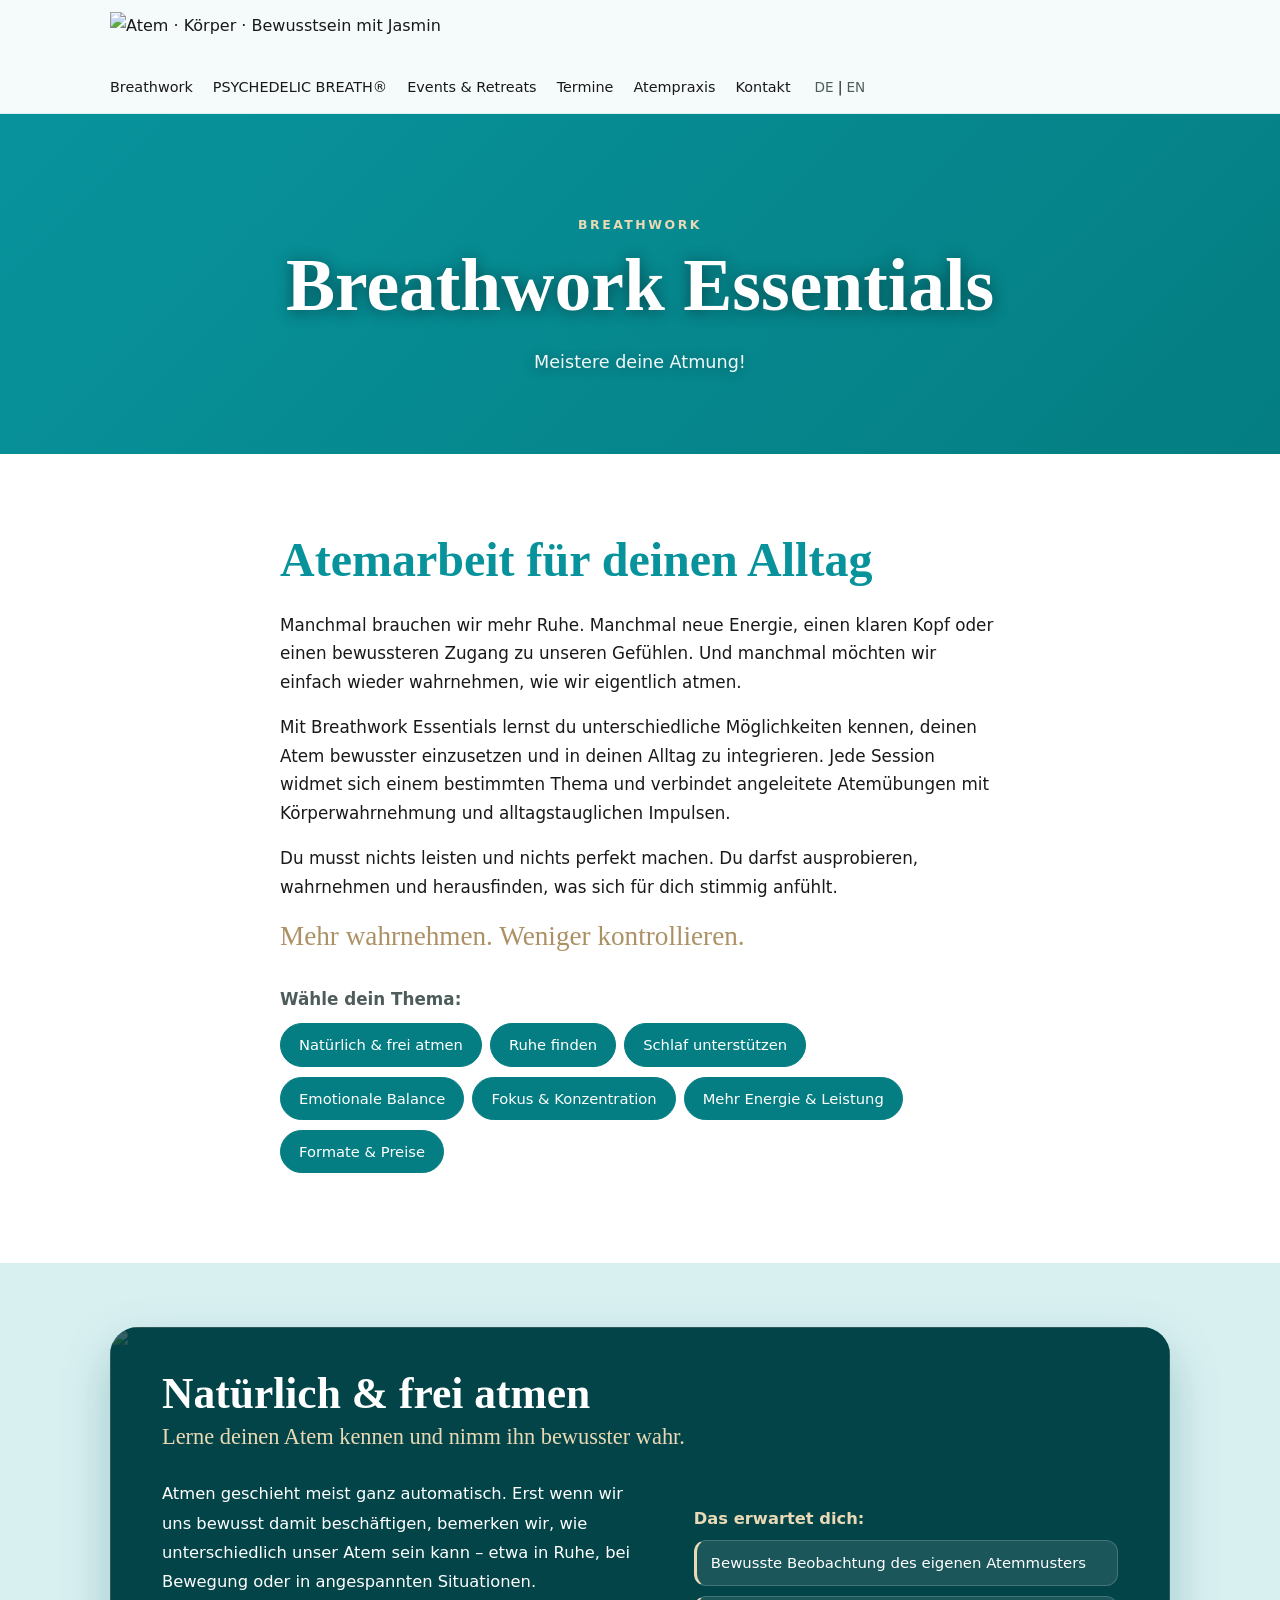
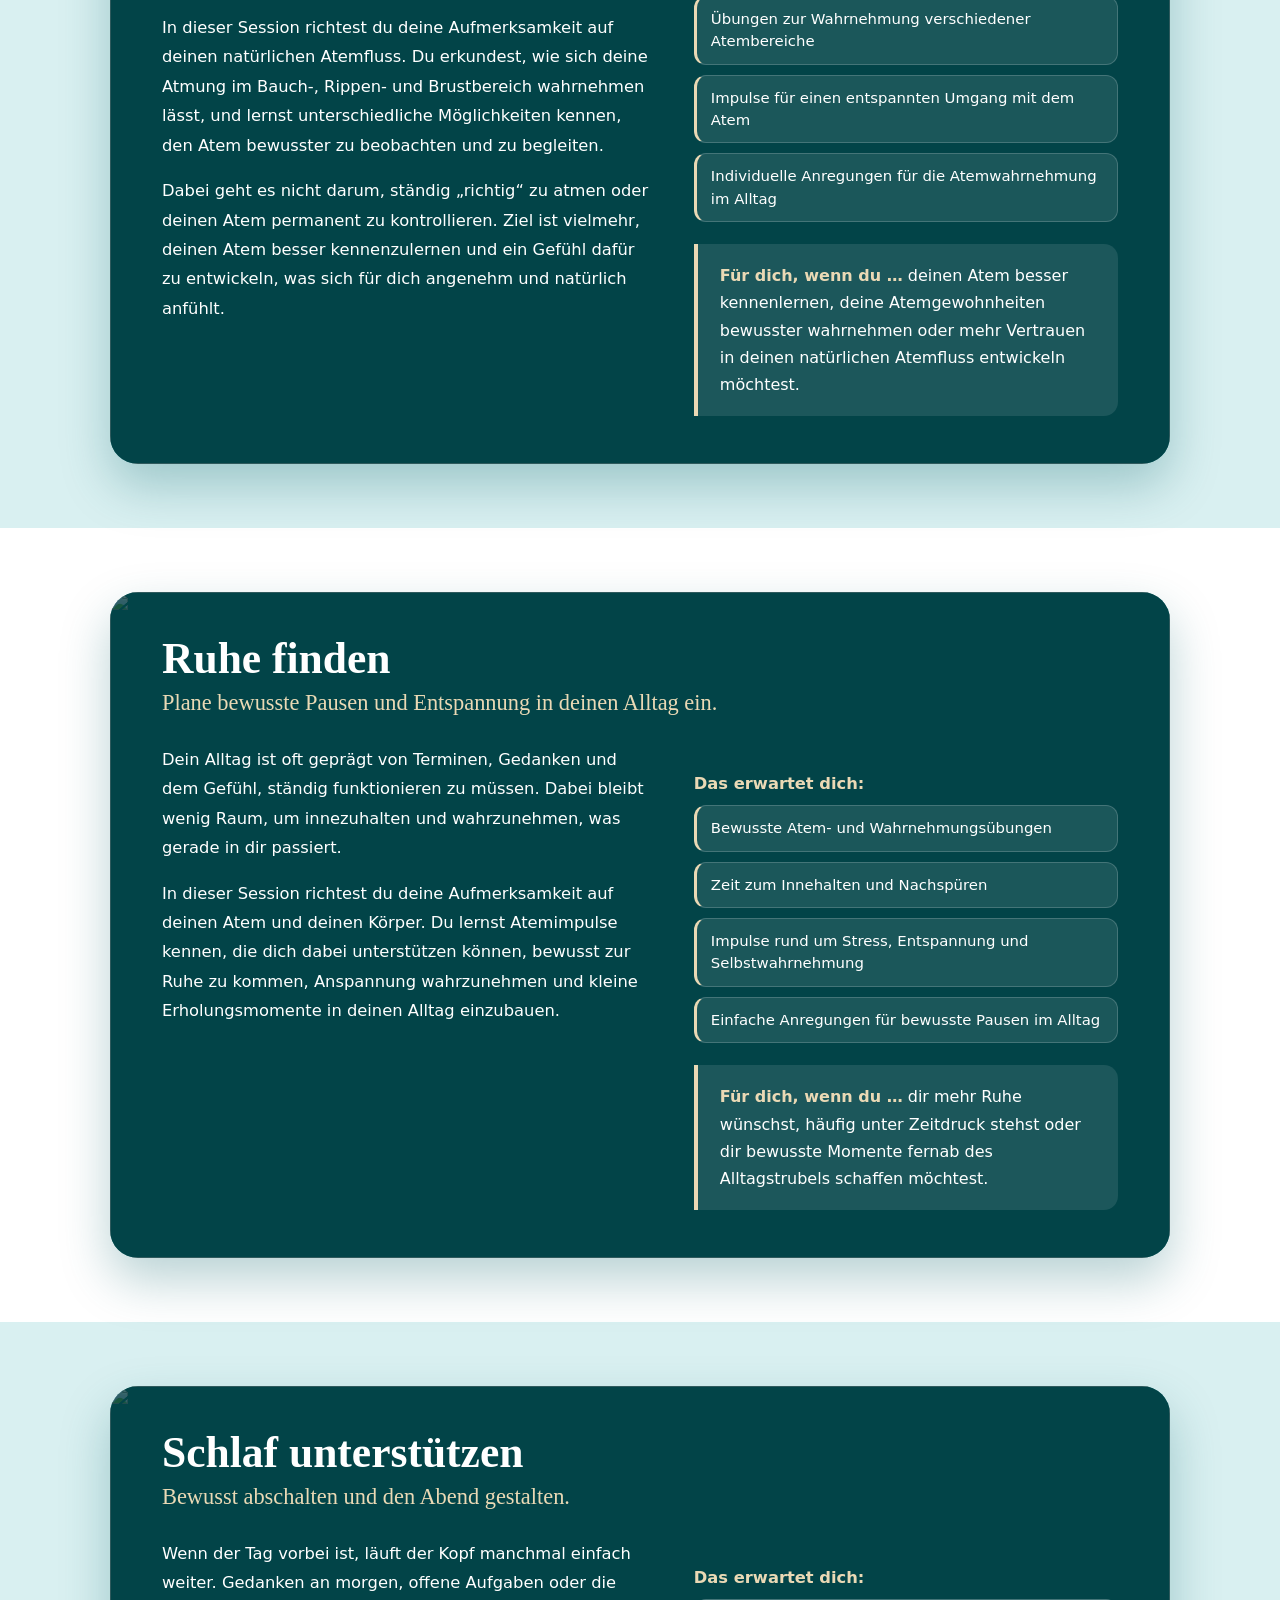
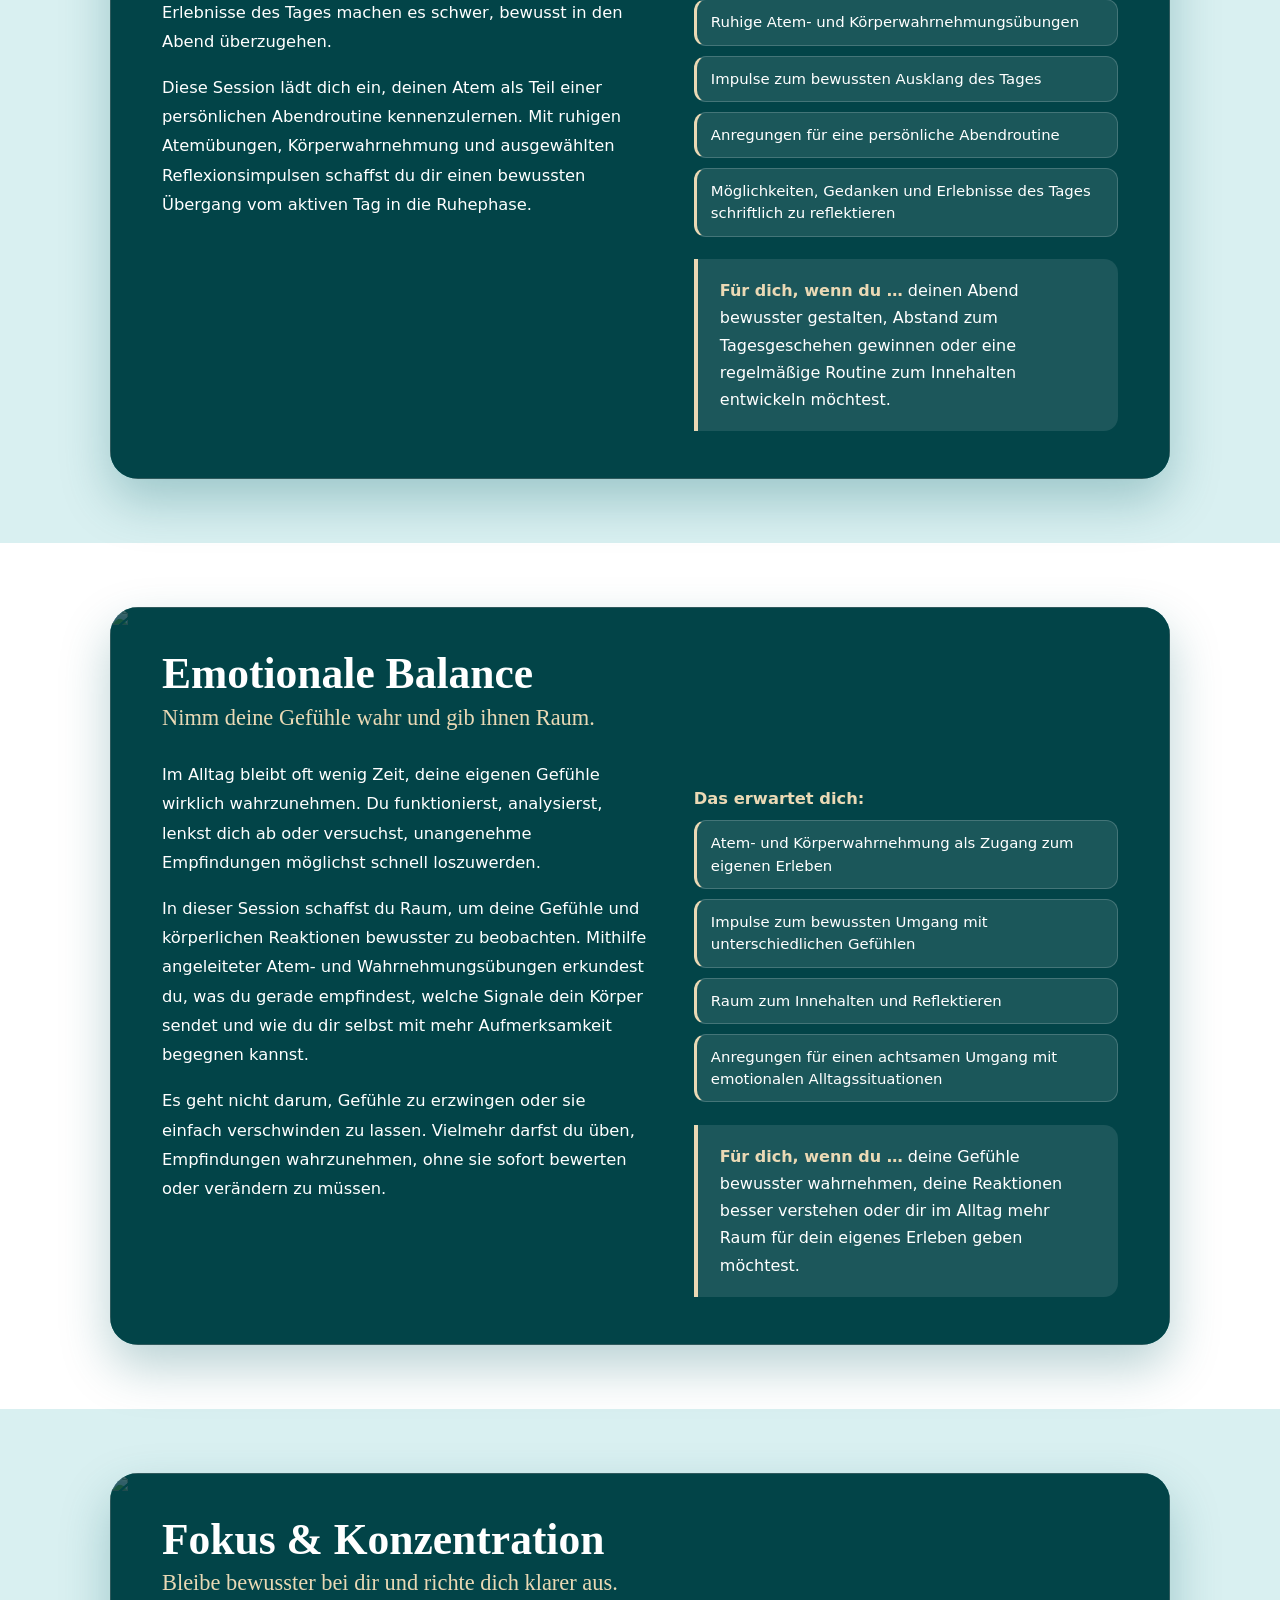
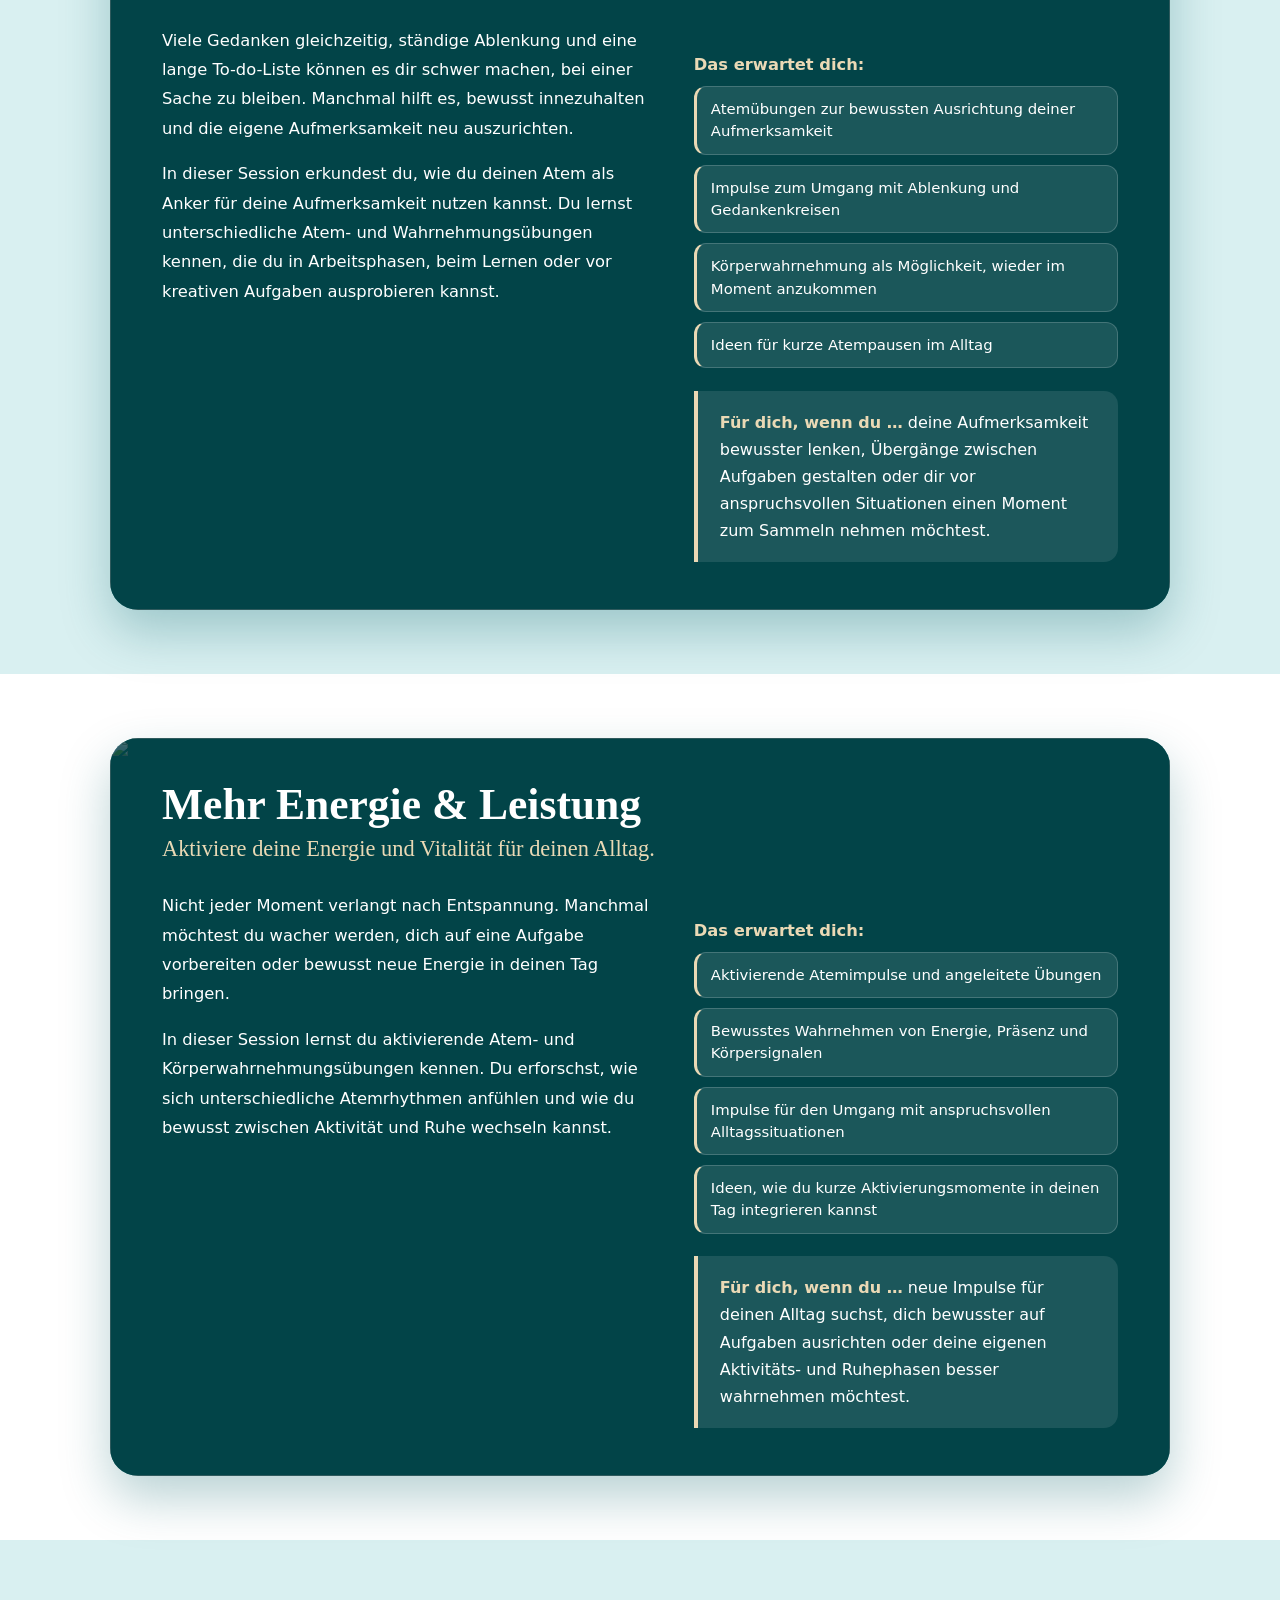
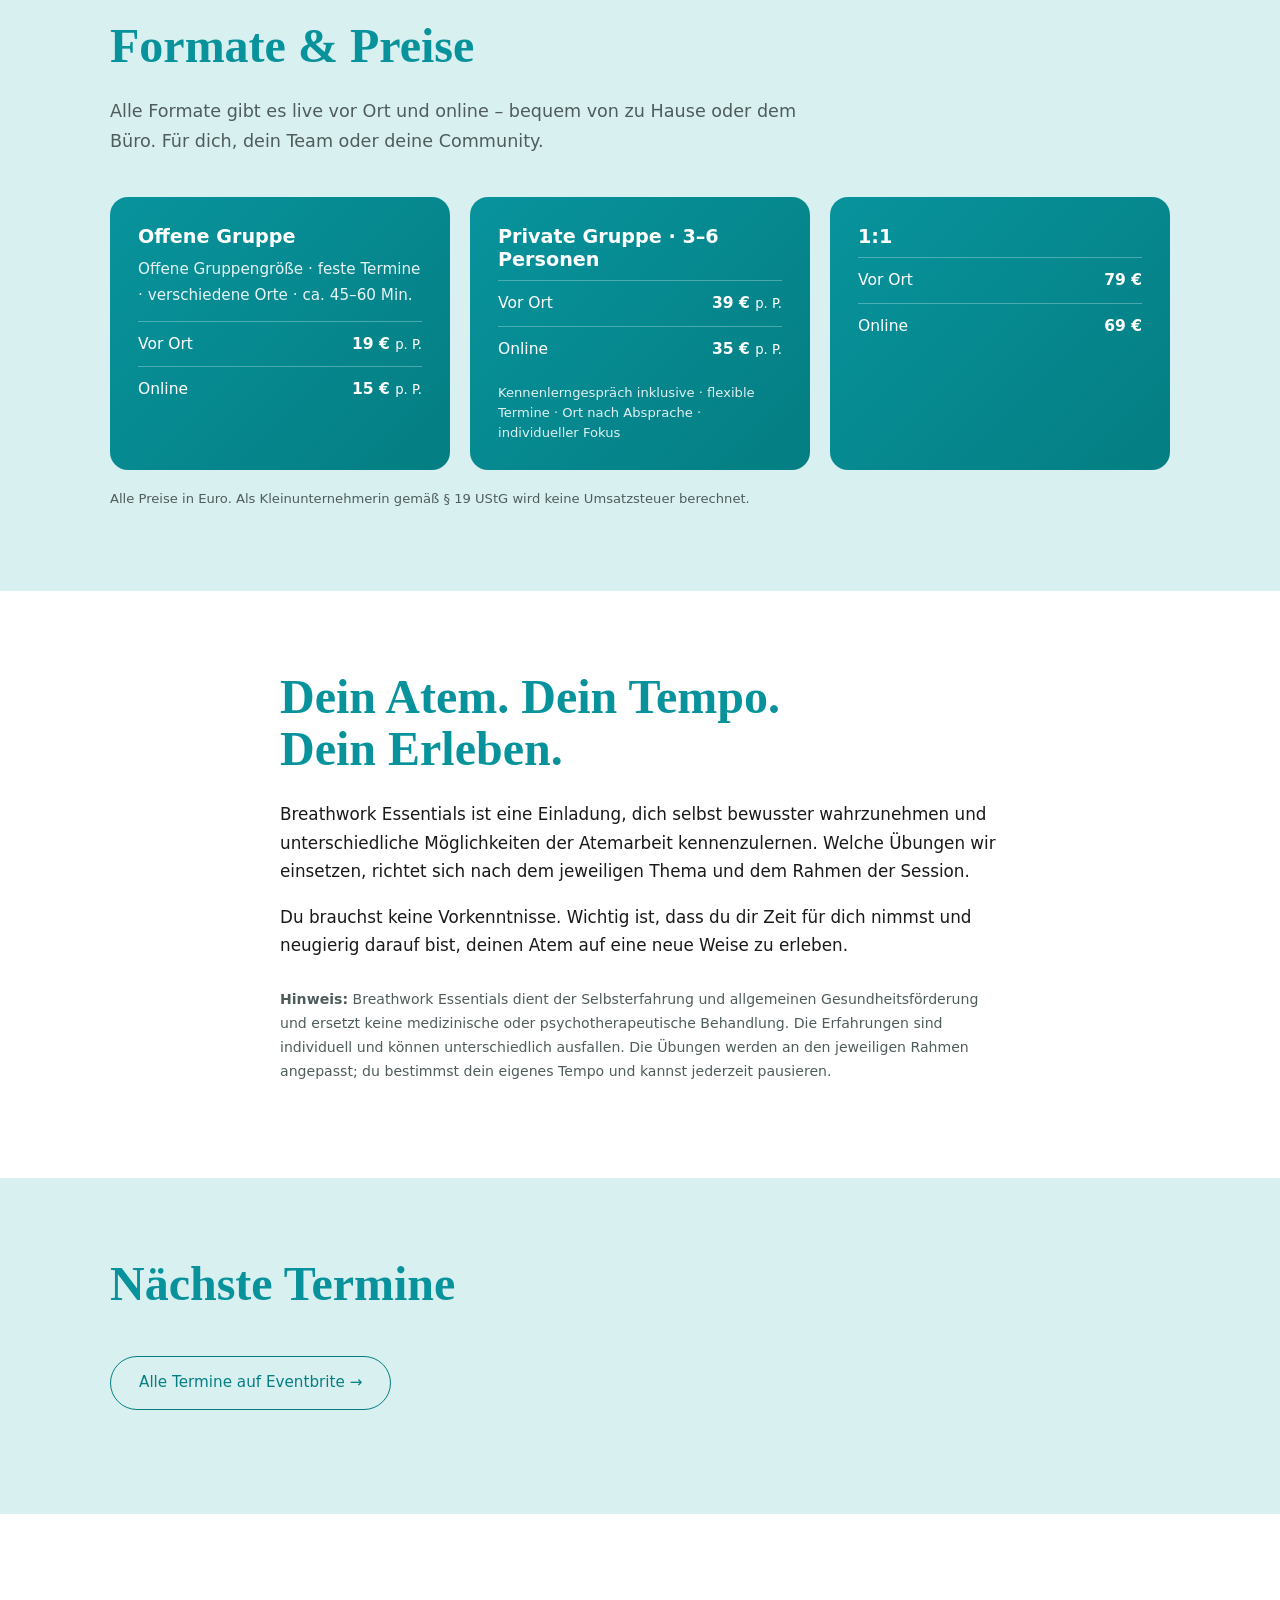
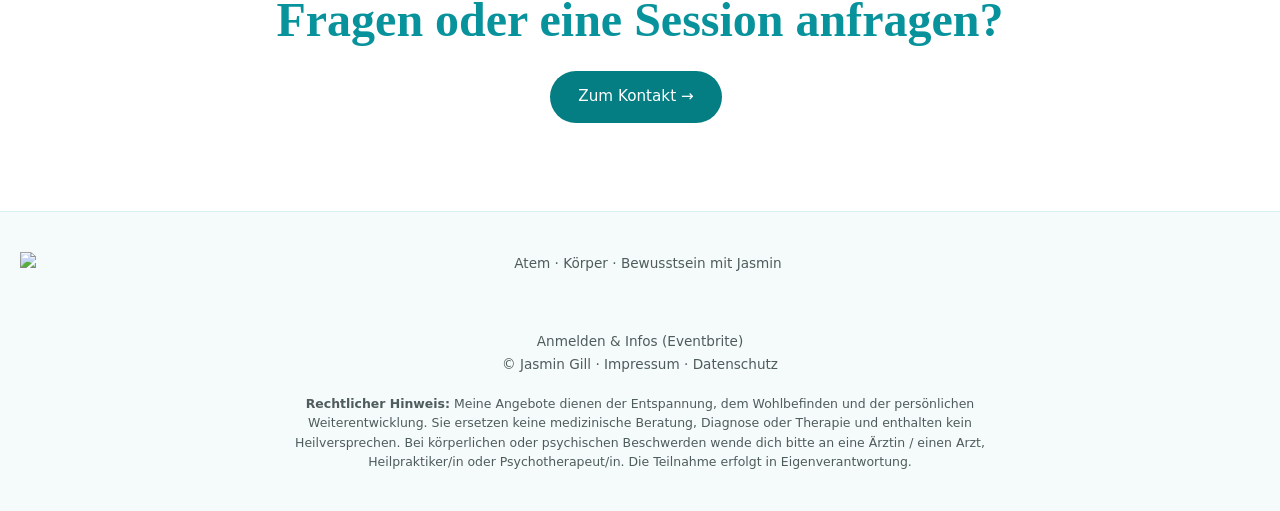
==== breathwork-essentials.html @ 94a6d07e "Add files via upload" ====
<!DOCTYPE html>
<html lang="de">
<head>
<meta charset="utf-8">
<meta name="viewport" content="width=device-width, initial-scale=1, viewport-fit=cover">
<meta name="theme-color" content="#F5FAFA" media="(prefers-color-scheme: light)">
<meta name="theme-color" content="#035f63" media="(prefers-color-scheme: dark)">
<title>Breathwork Essentials · Jasmin Gill</title>
<link rel="stylesheet" href="style.css">
</head>
<body>
<header><nav>
  <a href="index.html"><img class="logo-img" src="images/logo.svg" alt="Atem · Körper · Bewusstsein mit Jasmin"></a>
  <ul>
    <li><a href="breathwork-essentials.html" data-i="n1">Breathwork</a></li>
    <li><a href="psychedelic-breath.html">PSYCHEDELIC BREATH®</a></li>
    <li><a href="index.html#events" data-i="n3">Events & Retreats</a></li>
    <li><a href="index.html#termine" data-i="n6">Termine</a></li>
    <li><a href="index.html#atempraxis" data-i="n4">Atempraxis</a></li>
    <li><a href="index.html#kontakt" data-i="n5">Kontakt</a></li>
    <li class="langs"><button data-l="de">DE</button>|<button data-l="en">EN</button></li>
  </ul>
</nav></header>

<div class="pagehead plain">
  <div class="eyebrow">Breathwork</div>
  <h1>Breathwork Essentials</h1>
  <p data-i="zh">Meistere deine Atmung!</p>
</div>

<div class="white"><section class="prose">
  <h2 data-i="zi0">Atemarbeit für deinen Alltag</h2>
  <p data-i="zi1">Manchmal brauchen wir mehr Ruhe. Manchmal neue Energie, einen klaren Kopf oder einen bewussteren Zugang zu unseren Gefühlen. Und manchmal möchten wir einfach wieder wahrnehmen, wie wir eigentlich atmen.</p>
  <p data-i="zi2">Mit Breathwork Essentials lernst du unterschiedliche Möglichkeiten kennen, deinen Atem bewusster einzusetzen und in deinen Alltag zu integrieren. Jede Session widmet sich einem bestimmten Thema und verbindet angeleitete Atemübungen mit Körperwahrnehmung und alltagstauglichen Impulsen.</p>
  <p data-i="zi3">Du musst nichts leisten und nichts perfekt machen. Du darfst ausprobieren, wahrnehmen und herausfinden, was sich für dich stimmig anfühlt.</p>
  <p class="quote" data-i="zq">Mehr wahrnehmen. Weniger kontrollieren.</p>
  <p class="chiplabel" data-i="zth">Wähle dein Thema:</p>
  <div class="chips dark"><a href="#natuerlich" data-i="z1t">Natürlich &amp; frei atmen</a><a href="#ruhe" data-i="z2t">Ruhe finden</a><a href="#schlaf" data-i="z3t">Schlaf unterstützen</a><a href="#emotional" data-i="z4t">Emotionale Balance</a><a href="#fokus" data-i="z5t">Fokus &amp; Konzentration</a><a href="#energie" data-i="z6t">Mehr Energie &amp; Leistung</a><a href="#preise" data-i="zp0">Formate &amp; Preise</a></div>
</section></div>

<div class="band es-sec" id="natuerlich"><section class="es"><div class="es-media">
    <img src="images/essentials/natuerlich.webp" alt="" loading="lazy" decoding="async" width="1000" height="1250" style="--op:50% 45%">
    <div class="es-cap">
      <h2 data-i="z1t">Natürlich &amp; frei atmen</h2>
      <p class="es-sub" data-i="z1s">Lerne deinen Atem kennen und nimm ihn bewusster wahr.</p>
    </div>
    <div class="es-body">
    <div class="es-text">
    <p data-i="z1p1">Atmen geschieht meist ganz automatisch. Erst wenn wir uns bewusst damit beschäftigen, bemerken wir, wie unterschiedlich unser Atem sein kann – etwa in Ruhe, bei Bewegung oder in angespannten Situationen.</p>
    <p data-i="z1p2">In dieser Session richtest du deine Aufmerksamkeit auf deinen natürlichen Atemfluss. Du erkundest, wie sich deine Atmung im Bauch-, Rippen- und Brustbereich wahrnehmen lässt, und lernst unterschiedliche Möglichkeiten kennen, den Atem bewusster zu beobachten und zu begleiten.</p>
    <p data-i="z1p3">Dabei geht es nicht darum, ständig „richtig“ zu atmen oder deinen Atem permanent zu kontrollieren. Ziel ist vielmehr, deinen Atem besser kennenzulernen und ein Gefühl dafür zu entwickeln, was sich für dich angenehm und natürlich anfühlt.</p>
    </div>
    <div class="es-side">
    <p class="minilabel" data-i="zde">Das erwartet dich:</p>
    <ul class="es-list">
      <li data-i="z1l1">Bewusste Beobachtung des eigenen Atemmusters</li>
      <li data-i="z1l2">Übungen zur Wahrnehmung verschiedener Atembereiche</li>
      <li data-i="z1l3">Impulse für einen entspannten Umgang mit dem Atem</li>
      <li data-i="z1l4">Individuelle Anregungen für die Atemwahrnehmung im Alltag</li>
    </ul>
    <div class="fordich"><strong data-i="zfl">Für dich, wenn du …</strong> <span data-i="z1f">deinen Atem besser kennenlernen, deine Atemgewohnheiten bewusster wahrnehmen oder mehr Vertrauen in deinen natürlichen Atemfluss entwickeln möchtest.</span></div>
    </div>
    </div>
  </div>
</section></div>

<div class="white es-sec" id="ruhe"><section class="es"><div class="es-media">
    <img src="images/essentials/ruhe.webp" alt="" loading="lazy" decoding="async" width="1000" height="1250" style="--op:50% 25%">
    <div class="es-cap">
      <h2 data-i="z2t">Ruhe finden</h2>
      <p class="es-sub" data-i="z2s">Plane bewusste Pausen und Entspannung in deinen Alltag ein.</p>
    </div>
    <div class="es-body">
    <div class="es-text">
    <p data-i="z2p1">Dein Alltag ist oft geprägt von Terminen, Gedanken und dem Gefühl, ständig funktionieren zu müssen. Dabei bleibt wenig Raum, um innezuhalten und wahrzunehmen, was gerade in dir passiert.</p>
    <p data-i="z2p2">In dieser Session richtest du deine Aufmerksamkeit auf deinen Atem und deinen Körper. Du lernst Atemimpulse kennen, die dich dabei unterstützen können, bewusst zur Ruhe zu kommen, Anspannung wahrzunehmen und kleine Erholungsmomente in deinen Alltag einzubauen.</p>
    </div>
    <div class="es-side">
    <p class="minilabel" data-i="zde">Das erwartet dich:</p>
    <ul class="es-list">
      <li data-i="z2l1">Bewusste Atem- und Wahrnehmungsübungen</li>
      <li data-i="z2l2">Zeit zum Innehalten und Nachspüren</li>
      <li data-i="z2l3">Impulse rund um Stress, Entspannung und Selbstwahrnehmung</li>
      <li data-i="z2l4">Einfache Anregungen für bewusste Pausen im Alltag</li>
    </ul>
    <div class="fordich"><strong data-i="zfl">Für dich, wenn du …</strong> <span data-i="z2f">dir mehr Ruhe wünschst, häufig unter Zeitdruck stehst oder dir bewusste Momente fernab des Alltagstrubels schaffen möchtest.</span></div>
    </div>
    </div>
  </div>
</section></div>

<div class="band es-sec" id="schlaf"><section class="es"><div class="es-media">
    <img src="images/essentials/schlaf.webp" alt="" loading="lazy" decoding="async" width="1000" height="1250" style="--op:50% 50%">
    <div class="es-cap">
      <h2 data-i="z3t">Schlaf unterstützen</h2>
      <p class="es-sub" data-i="z3s">Bewusst abschalten und den Abend gestalten.</p>
    </div>
    <div class="es-body">
    <div class="es-text">
    <p data-i="z3p1">Wenn der Tag vorbei ist, läuft der Kopf manchmal einfach weiter. Gedanken an morgen, offene Aufgaben oder die Erlebnisse des Tages machen es schwer, bewusst in den Abend überzugehen.</p>
    <p data-i="z3p2">Diese Session lädt dich ein, deinen Atem als Teil einer persönlichen Abendroutine kennenzulernen. Mit ruhigen Atemübungen, Körperwahrnehmung und ausgewählten Reflexionsimpulsen schaffst du dir einen bewussten Übergang vom aktiven Tag in die Ruhephase.</p>
    </div>
    <div class="es-side">
    <p class="minilabel" data-i="zde">Das erwartet dich:</p>
    <ul class="es-list">
      <li data-i="z3l1">Ruhige Atem- und Körperwahrnehmungsübungen</li>
      <li data-i="z3l2">Impulse zum bewussten Ausklang des Tages</li>
      <li data-i="z3l3">Anregungen für eine persönliche Abendroutine</li>
      <li data-i="z3l4">Möglichkeiten, Gedanken und Erlebnisse des Tages schriftlich zu reflektieren</li>
    </ul>
    <div class="fordich"><strong data-i="zfl">Für dich, wenn du …</strong> <span data-i="z3f">deinen Abend bewusster gestalten, Abstand zum Tagesgeschehen gewinnen oder eine regelmäßige Routine zum Innehalten entwickeln möchtest.</span></div>
    </div>
    </div>
  </div>
</section></div>

<div class="white es-sec" id="emotional"><section class="es"><div class="es-media">
    <img src="images/essentials/emotional.webp" alt="" loading="lazy" decoding="async" width="1000" height="1250" style="--op:50% 88%">
    <div class="es-cap">
      <h2 data-i="z4t">Emotionale Balance</h2>
      <p class="es-sub" data-i="z4s">Nimm deine Gefühle wahr und gib ihnen Raum.</p>
    </div>
    <div class="es-body">
    <div class="es-text">
    <p data-i="z4p1">Im Alltag bleibt oft wenig Zeit, deine eigenen Gefühle wirklich wahrzunehmen. Du funktionierst, analysierst, lenkst dich ab oder versuchst, unangenehme Empfindungen möglichst schnell loszuwerden.</p>
    <p data-i="z4p2">In dieser Session schaffst du Raum, um deine Gefühle und körperlichen Reaktionen bewusster zu beobachten. Mithilfe angeleiteter Atem- und Wahrnehmungsübungen erkundest du, was du gerade empfindest, welche Signale dein Körper sendet und wie du dir selbst mit mehr Aufmerksamkeit begegnen kannst.</p>
    <p data-i="z4p3">Es geht nicht darum, Gefühle zu erzwingen oder sie einfach verschwinden zu lassen. Vielmehr darfst du üben, Empfindungen wahrzunehmen, ohne sie sofort bewerten oder verändern zu müssen.</p>
    </div>
    <div class="es-side">
    <p class="minilabel" data-i="zde">Das erwartet dich:</p>
    <ul class="es-list">
      <li data-i="z4l1">Atem- und Körperwahrnehmung als Zugang zum eigenen Erleben</li>
      <li data-i="z4l2">Impulse zum bewussten Umgang mit unterschiedlichen Gefühlen</li>
      <li data-i="z4l3">Raum zum Innehalten und Reflektieren</li>
      <li data-i="z4l4">Anregungen für einen achtsamen Umgang mit emotionalen Alltagssituationen</li>
    </ul>
    <div class="fordich"><strong data-i="zfl">Für dich, wenn du …</strong> <span data-i="z4f">deine Gefühle bewusster wahrnehmen, deine Reaktionen besser verstehen oder dir im Alltag mehr Raum für dein eigenes Erleben geben möchtest.</span></div>
    </div>
    </div>
  </div>
</section></div>

<div class="band es-sec" id="fokus"><section class="es"><div class="es-media">
    <img src="images/essentials/fokus.webp" alt="" loading="lazy" decoding="async" width="1000" height="1250" style="--op:50% 50%">
    <div class="es-cap">
      <h2 data-i="z5t">Fokus &amp; Konzentration</h2>
      <p class="es-sub" data-i="z5s">Bleibe bewusster bei dir und richte dich klarer aus.</p>
    </div>
    <div class="es-body">
    <div class="es-text">
    <p data-i="z5p1">Viele Gedanken gleichzeitig, ständige Ablenkung und eine lange To-do-Liste können es dir schwer machen, bei einer Sache zu bleiben. Manchmal hilft es, bewusst innezuhalten und die eigene Aufmerksamkeit neu auszurichten.</p>
    <p data-i="z5p2">In dieser Session erkundest du, wie du deinen Atem als Anker für deine Aufmerksamkeit nutzen kannst. Du lernst unterschiedliche Atem- und Wahrnehmungsübungen kennen, die du in Arbeitsphasen, beim Lernen oder vor kreativen Aufgaben ausprobieren kannst.</p>
    </div>
    <div class="es-side">
    <p class="minilabel" data-i="zde">Das erwartet dich:</p>
    <ul class="es-list">
      <li data-i="z5l1">Atemübungen zur bewussten Ausrichtung deiner Aufmerksamkeit</li>
      <li data-i="z5l2">Impulse zum Umgang mit Ablenkung und Gedankenkreisen</li>
      <li data-i="z5l3">Körperwahrnehmung als Möglichkeit, wieder im Moment anzukommen</li>
      <li data-i="z5l4">Ideen für kurze Atempausen im Alltag</li>
    </ul>
    <div class="fordich"><strong data-i="zfl">Für dich, wenn du …</strong> <span data-i="z5f">deine Aufmerksamkeit bewusster lenken, Übergänge zwischen Aufgaben gestalten oder dir vor anspruchsvollen Situationen einen Moment zum Sammeln nehmen möchtest.</span></div>
    </div>
    </div>
  </div>
</section></div>

<div class="white es-sec" id="energie"><section class="es"><div class="es-media">
    <img src="images/essentials/energie.webp" alt="" loading="lazy" decoding="async" width="1000" height="1250" style="--op:50% 20%">
    <div class="es-cap">
      <h2 data-i="z6t">Mehr Energie &amp; Leistung</h2>
      <p class="es-sub" data-i="z6s">Aktiviere deine Energie und Vitalität für deinen Alltag.</p>
    </div>
    <div class="es-body">
    <div class="es-text">
    <p data-i="z6p1">Nicht jeder Moment verlangt nach Entspannung. Manchmal möchtest du wacher werden, dich auf eine Aufgabe vorbereiten oder bewusst neue Energie in deinen Tag bringen.</p>
    <p data-i="z6p2">In dieser Session lernst du aktivierende Atem- und Körperwahrnehmungsübungen kennen. Du erforschst, wie sich unterschiedliche Atemrhythmen anfühlen und wie du bewusst zwischen Aktivität und Ruhe wechseln kannst.</p>
    </div>
    <div class="es-side">
    <p class="minilabel" data-i="zde">Das erwartet dich:</p>
    <ul class="es-list">
      <li data-i="z6l1">Aktivierende Atemimpulse und angeleitete Übungen</li>
      <li data-i="z6l2">Bewusstes Wahrnehmen von Energie, Präsenz und Körpersignalen</li>
      <li data-i="z6l3">Impulse für den Umgang mit anspruchsvollen Alltagssituationen</li>
      <li data-i="z6l4">Ideen, wie du kurze Aktivierungsmomente in deinen Tag integrieren kannst</li>
    </ul>
    <div class="fordich"><strong data-i="zfl">Für dich, wenn du …</strong> <span data-i="z6f">neue Impulse für deinen Alltag suchst, dich bewusster auf Aufgaben ausrichten oder deine eigenen Aktivitäts- und Ruhephasen besser wahrnehmen möchtest.</span></div>
    </div>
    </div>
  </div>
</section></div>


<div class="band" id="preise"><section>
  <h2 data-i="zp0">Formate &amp; Preise</h2>
  <p class="lead" data-i="zp1">Alle Formate gibt es live vor Ort und online – bequem von zu Hause oder dem Büro. Für dich, dein Team oder deine Community.</p>
  <div class="grid">
    <div class="card"><h3 data-i="gt1">Offene Gruppe</h3><p class="pd" data-i="zp2">Offene Gruppengröße · feste Termine · verschiedene Orte · ca. 45–60 Min.</p><div class="pr"><span data-i="pl">Vor Ort</span><b>19 € <span data-i="pp">p. P.</span></b></div><div class="pr"><span data-i="po">Online</span><b>15 € <span data-i="pp">p. P.</span></b></div></div>
    <div class="card"><h3 data-i="gt2">Private Gruppe · 3–6 Personen</h3><div class="pr"><span data-i="pl">Vor Ort</span><b>39 € <span data-i="pp">p. P.</span></b></div><div class="pr"><span data-i="po">Online</span><b>35 € <span data-i="pp">p. P.</span></b></div><small class="det" data-i="g2d">Kennenlerngespräch inklusive · flexible Termine · Ort nach Absprache · individueller Fokus</small></div>
    <div class="card"><h3 data-i="gt3">1:1</h3><div class="pr"><span data-i="pl">Vor Ort</span><b>79 €</b></div><div class="pr"><span data-i="po">Online</span><b>69 €</b></div></div>
  </div>
  <p class="pnote" data-i="pn">Alle Preise in Euro. Als Kleinunternehmerin gemäß § 19 UStG wird keine Umsatzsteuer berechnet.</p>
</section></div>

<div class="white"><section class="prose">
  <h2 data-i="zc0"><span class="nw">Dein Atem. Dein Tempo.</span> <span class="nw">Dein Erleben.</span></h2>
  <p data-i="zc1">Breathwork Essentials ist eine Einladung, dich selbst bewusster wahrzunehmen und unterschiedliche Möglichkeiten der Atemarbeit kennenzulernen. Welche Übungen wir einsetzen, richtet sich nach dem jeweiligen Thema und dem Rahmen der Session.</p>
  <p data-i="zc2">Du brauchst keine Vorkenntnisse. Wichtig ist, dass du dir Zeit für dich nimmst und neugierig darauf bist, deinen Atem auf eine neue Weise zu erleben.</p>
  <p class="hinweis" data-i="zc3"><strong>Hinweis:</strong> Breathwork Essentials dient der Selbsterfahrung und allgemeinen Gesundheitsförderung und ersetzt keine medizinische oder psychotherapeutische Behandlung. Die Erfahrungen sind individuell und können unterschiedlich ausfallen. Die Übungen werden an den jeweiligen Rahmen angepasst; du bestimmst dein eigenes Tempo und kannst jederzeit pausieren.</p>
</section></div>

<div class="band" id="termine"><section>
  <h2 data-i="th">Nächste Termine</h2>
  <div class="termine" id="termine-list" data-filter="bw"></div>
  <p style="margin-top:22px"><a class="btn alt" href="https://jasmingill.eventbrite.com" target="_blank" rel="noopener" data-i="tm">Alle Termine auf Eventbrite →</a></p>
</section></div>

<div class="white"><section style="text-align:center">
  <h2 data-i="zcta">Fragen oder eine Session anfragen?</h2>
  <a class="btn" href="index.html#kontakt" data-i="ctab">Zum Kontakt →</a>
</section></div>

<footer>
  <img class="logo-img" src="images/logo.svg" alt="Atem · Körper · Bewusstsein mit Jasmin">
  <a href="https://jasmingill.eventbrite.com" data-i="f1">Anmelden &amp; Infos (Eventbrite)</a><br>
  © Jasmin Gill · <a href="impressum.html" data-i="fi">Impressum</a> · <a href="datenschutz.html" data-i="fd">Datenschutz</a>
  <p class="disclaimer" data-i="dis"><strong>Rechtlicher Hinweis:</strong> Meine Angebote dienen der Entspannung, dem Wohlbefinden und der persönlichen Weiterentwicklung. Sie ersetzen keine medizinische Beratung, Diagnose oder Therapie und enthalten kein Heilversprechen. Bei körperlichen oder psychischen Beschwerden wende dich bitte an eine Ärztin / einen Arzt, Heilpraktiker/in oder Psychotherapeut/in. Die Teilnahme erfolgt in Eigenverantwortung.</p>
</footer>

<script>
window.EN={
n1:"Breathwork",n3:"Events & Retreats",n4:"Breath practice",n5:"Contact",
h0:"Breath · Body · Awareness",h1:"Out of your head,<br>back into your body.",
h2:"Are you ready for change? For connecting with yourself? For more clarity, inner calm and emotional lightness? With your breath you open a space where change becomes possible. Live &amp; online.",
h3:"Breathe for 9 minutes now",
b1:"Breathwork Essentials",b2:"Master your breathing! Did you know that many people have unlearned how to breathe properly? Foundational breathing techniques for you and your everyday life. Discover the power of your breath. Choose what you need right now.",
c1t:"Natural &amp; free breathing",c1p:"Back to your healthy, natural flow of breath.",
c2t:"Finding calm",c2p:"Find relaxation and bring more calm into your day.",
c3t:"Support your sleep",c3p:"Breathing routines that help you wind down in the evening.",
c4t:"Emotional balance",c4p:"Notice, feel and let go of your emotions.",
c5t:"Focus &amp; concentration",c5p:"A clear mind for you, your work and daily life.",
c6t:"More energy &amp; performance",c6p:"Activating breathwork for more vitality and energy in everyday life.",
p0:"My signature format",
p1:"Hit the reset button. Learn. Experience. Understand. And open a space where change becomes possible – with nothing but the power of your natural breath. Your transformative breath journey with guided, dynamic breathing and breath holds, from ancient Tibetan traditions. Carried by music, inspiring impulses and neuroscientific knowledge.",
p2t:"In-person classes",p2p:"Breathe together, open group, live on site.",p2s:"See dates →",
p3t:"Online classes",p3p:"From home, connected to the group.",p3s:"See dates →",
p4t:"Private sessions",p4p:"Tailored to you, or exclusively for your private small group. Live or online.",p4s:"Enquire →",
e0:"Events & Retreats",e1:"Experience it together",e2:"All formats are available live and online. For you, your team or your community.",
e3:"Your time out. Nature, deep breathing, realignment! A day just for you? Or several?",
e4t:"Companies &amp; corporate events",e4p:"Team days, health days, impulses for leadership.",
e5t:"Festivals &amp; conferences",e5p:"Breath journeys and keynotes for big stages.",
e6p:"Coming soon: deep dives into individual topics.",e6s:"Coming soon",
a0:"Breath practice · Join in",a1:"Your breathing break",a2:"Sit comfortably, close your eyes and breathe along. Duration: about 9 minutes.",
l0:"Later: <strong>For you</strong> – Individuals · Companies · The horse world · Partners",
f1:"Sign up &amp; info (Eventbrite)",f2:"Legal notice · Privacy",
k0b:"Write to me",n6:"Dates",t0:"Dates",t1:"Upcoming events",t2:"Book directly via Eventbrite. For dates without a booking link, please get in touch via the contact form.",
k0:"Contact",k1:"Questions, enquiries or registration? Write to me here.",k4:"Send message",pm:"More about PSYCHEDELIC BREATH® →",
s1:"A natural way to experience special states of body and awareness – with the power of your breath.",q1:"In ancient Greek, “psychedelic” means “making your mind visible” – or “revealing your soul”.",s2:"Your dynamic, intense and transformative breath experience – through the power of your natural breath alone. Experience very special states of body and awareness – without any substances. Gain deep insights into neuroscience. Breathe powerfully and rhythmically. Briefly hold your breath. Let me guide you, be carried by the music and inspired by the impulses.",s3:"The breathing technique works directly on your whole body – you feel it in your nervous system, in your sensations and in your perception.",w0:"Your space of possibilities",w1:"Less fear – finding inner calm and focus",w2:"The release of feel-good hormones such as serotonin and dopamine",w3:"Less analysing, judging and overthinking",w4:"More access to emotions, clarity and intuition",w5:"Letting go of pent-up tension and deeply held emotions",w6:"Inner calm, emotional lightness, a quiet mind, a stronger connection to yourself",ms:"If you want to understand more precisely what happens here – come by my stand afterwards and I’ll explain it to you.",fo:"Experience formats",th:"Upcoming dates",tm:"All dates on Eventbrite →",cta:"Questions, or want to request a private session?",ctab:"Get in touch →",dis:"<strong>Legal notice:</strong> My offers are intended for relaxation, well-being and personal development. They are not a substitute for medical advice, diagnosis or therapy and contain no promise of healing. If you have physical or mental health concerns, please always consult a doctor, alternative practitioner or psychotherapist. Participation is at your own responsibility.",fi:"Legal notice",fd:"Privacy policy",v1t:"Your mind may grow quieter",v1:"Many people experience moments when thoughts, control and the inner critic move into the background and clarity moves to the front. Neuroscience describes such states as “transient hypofrontality”.",v2t:"Space for new perspectives",v2:"Breath and music can shift your brain activity from the everyday, often tense beta state towards calmer, meditative states. This opens a space for inner images, sudden insights and deeper self-awareness.",v3t:"Function less. Feel more.",v3:"Stored-up tension, stress, fear and old patterns are allowed to show up, start moving and release.",v4t:"Relaxation that lingers",v4:"The intense phase is often followed by deep stillness – your nervous system may settle into relaxation.",v5t:"Intuition, creativity &amp; flow",v5:"Feel your connection to your intuition, your creativity, your body awareness and to what truly feels right for you.",v6t:"Self-connection",v6:"Connect with your body, your mind and your own needs – with more focus, inner calm and emotional lightness.",v7t:"Expanded perception",v7:"Many people experience an altered sense of time and deep, meditative experiences – entirely without substances.",e2b:"Find the journey that suits you. All formats are available live and online. For you, your team or your community.",x2:"Pregnancy",x3:"High intraocular pressure (glaucoma)",x4:"Epilepsy",x5:"Psychosis or clinical anxiety disorders",x6:"Heart conditions",x7:"Untreated high blood pressure",x8:"A past stroke",x9:"Fresh wounds or scars on the face or upper body that are still healing",x0:"Contraindications",x1:"We work powerfully with our bodies. That is why this practice is not suitable in case of:",x10:"If one of these health conditions applies to you, I kindly ask you not to take part. If you are unsure, please talk to me beforehand and also consult your doctor.",kb:"Body &amp; awareness work",w00:"Experience",x00:"Please note",gt1:"Open group",gt2:"Private group · 3–6 people",gt3:"1:1",g1d:"Fixed dates, various locations, open group size",g1db:"Fixed dates, various locations, open group size, approx. 45–60 min.",g2d:"Introductory call included · flexible dates · location by arrangement · individual focus",pl:"In person",po:"Online",pp:"per person",pn:"All prices in euros. As a small business under § 19 UStG, no VAT is charged.",bwph:"Breathwork Essentials – formats &amp; prices",pbph:"PSYCHEDELIC BREATH® – formats &amp; prices",ptm:"See upcoming dates →",e2b:"Find the journey that suits you. All formats are available live on site and online – comfortably from home or the office. For you, your team or your community.",dau:"A typical PSYCHEDELIC BREATH® Experience lasts about 90 minutes.",ch1:"In-person classes",ch2:"Online classes",ch3:"Private sessions",g1e:"Open group size · fixed dates · various locations",g2e:"Exclusively for your group – friends, couples or small groups",g2g:"Flexible dates · location by arrangement · individual focus · introductory call included",gt3b:"1:1 guidance",g3e:"Tailored entirely to you",pl2:"On site – in person",po2:"Online classes",zh:"Master your breathing!",zi0:"Breathwork for your everyday life",zi1:"Sometimes we need more calm. Sometimes new energy, a clear head or a more conscious connection to our feelings. And sometimes we simply want to notice again how we actually breathe.",zi2:"With Breathwork Essentials you discover different ways to use your breath more consciously and bring it into your everyday life. Each session focuses on a specific theme and combines guided breathing exercises with body awareness and practical, everyday impulses.",zi3:"You don’t have to achieve anything or do anything perfectly. You are free to try things out, to notice, and to find out what feels right for you.",zq:"Notice more. Control less.",zth:"Choose your theme:",zde:"What to expect:",zfl:"For you, if you …",zc0:'<span class="nw">Your breath. Your pace.</span> <span class="nw">Your experience.</span>',zc1:"Breathwork Essentials is an invitation to perceive yourself more consciously and to get to know different approaches to breathwork. Which exercises we use depends on the respective theme and the setting of the session.",zc2:"You don’t need any prior experience. What matters is that you take time for yourself and are curious to experience your breath in a new way.",zc3:"<strong>Note:</strong> Breathwork Essentials is for self-experience and general health promotion and does not replace medical or psychotherapeutic treatment. Experiences are individual and may vary. The exercises are adapted to the respective setting; you set your own pace and can pause at any time.",zp0:"Formats &amp; prices",zp1:"All formats are available live on site and online – comfortably from home or the office. For you, your team or your community.",zp2:"Open group size · fixed dates · various locations · approx. 45–60 min.",zcta:"Questions or want to enquire about a session?",z1t:"Natural &amp; free breathing",z1s:"Get to know your breath and learn to notice it more consciously.",z1f:"get to know your breath better, notice your breathing habits more consciously or develop more trust in your natural flow of breath.",z1p1:"Breathing mostly happens automatically. Only when we engage with it consciously do we notice how different our breath can be – at rest, during movement or in tense situations.",z1p2:"In this session you turn your attention to your natural flow of breath. You explore how your breathing can be felt in the belly, ribs and chest, and you get to know different ways of observing and accompanying your breath more consciously.",z1p3:"This is not about breathing “correctly” all the time or controlling your breath permanently. The aim is rather to get to know your breath better and to develop a feeling for what feels pleasant and natural to you.",z1l1:"Conscious observation of your own breathing pattern",z1l2:"Exercises for sensing different areas of the breath",z1l3:"Impulses for a relaxed way of relating to your breath",z1l4:"Individual suggestions for breath awareness in everyday life",z2t:"Finding calm",z2s:"Plan conscious breaks and relaxation into your everyday life.",z2f:"wish for more calm, are often under time pressure or want to create conscious moments away from the hustle and bustle of everyday life.",z2p1:"Your everyday life is often shaped by appointments, thoughts and the feeling of having to function all the time. That leaves little room to pause and notice what is happening inside you right now.",z2p2:"In this session you turn your attention to your breath and your body. You get to know breathing impulses that can support you in consciously coming to rest, noticing tension and building small moments of recovery into your day.",z2l1:"Conscious breathing and awareness exercises",z2l2:"Time to pause and to feel into the after-effects",z2l3:"Impulses around stress, relaxation and self-awareness",z2l4:"Simple suggestions for conscious breaks in everyday life",z3t:"Support your sleep",z3s:"Switch off consciously and shape your evening.",z3f:"want to shape your evening more consciously, gain distance from the day’s events or develop a regular routine for pausing.",z3p1:"When the day is over, the mind sometimes just keeps going. Thoughts about tomorrow, open tasks or the events of the day make it hard to move consciously into the evening.",z3p2:"This session invites you to get to know your breath as part of a personal evening routine. With calm breathing exercises, body awareness and selected reflection prompts, you create a conscious transition from the active day into a phase of rest.",z3l1:"Calm breathing and body awareness exercises",z3l2:"Impulses for a conscious end to the day",z3l3:"Suggestions for a personal evening routine",z3l4:"Ways to reflect on your thoughts and the day’s events in writing",z4t:"Emotional balance",z4s:"Notice your feelings and give them space.",z4f:"want to notice your feelings more consciously, understand your reactions better or give yourself more room for your own experience in everyday life.",z4p1:"In everyday life there is often little time to really notice your own feelings. You function, analyse, distract yourself or try to get rid of uncomfortable sensations as quickly as possible.",z4p2:"In this session you create space to observe your feelings and physical reactions more consciously. With guided breathing and awareness exercises, you explore what you are feeling right now, which signals your body is sending and how you can meet yourself with more attention.",z4p3:"It is not about forcing feelings or simply making them disappear. Instead, you are free to practise noticing sensations without having to judge or change them straight away.",z4l1:"Breath and body awareness as a way into your own experience",z4l2:"Impulses for a conscious way of dealing with different feelings",z4l3:"Space to pause and reflect",z4l4:"Suggestions for a mindful approach to emotional everyday situations",z5t:"Focus &amp; concentration",z5s:"Stay more consciously with yourself and align more clearly.",z5f:"want to direct your attention more consciously, shape the transitions between tasks or take a moment to collect yourself before demanding situations.",z5p1:"Many thoughts at once, constant distraction and a long to-do list can make it hard to stay with one thing. Sometimes it helps to pause consciously and realign your attention.",z5p2:"In this session you explore how you can use your breath as an anchor for your attention. You get to know different breathing and awareness exercises that you can try out during work phases, while studying or before creative tasks.",z5l1:"Breathing exercises for consciously directing your attention",z5l2:"Impulses for dealing with distraction and racing thoughts",z5l3:"Body awareness as a way of arriving in the moment again",z5l4:"Ideas for short breathing breaks in everyday life",z6t:"More energy &amp; performance",z6s:"Activate your energy and vitality for your everyday life.",z6f:"are looking for new impulses for your everyday life, want to align yourself more consciously with tasks or notice your own phases of activity and rest better.",z6p1:"Not every moment calls for relaxation. Sometimes you want to become more alert, prepare for a task or consciously bring new energy into your day.",z6p2:"In this session you get to know activating breathing and body awareness exercises. You explore how different breathing rhythms feel and how you can consciously switch between activity and rest.",z6l1:"Activating breathing impulses and guided exercises",z6l2:"Conscious awareness of energy, presence and body signals",z6l3:"Impulses for dealing with demanding everyday situations",z6l4:"Ideas for integrating short moments of activation into your day"};
</script>
<script src="termine.js"></script>
<script src="app.js"></script>
<script src="menu.js"></script>
</body>
</html>
---- style.css ----
@font-face{font-family:Quicksand;src:url(fonts/quicksand-var.woff) format("woff");font-weight:300 700;font-style:normal;font-display:swap}
@font-face{font-family:'Cormorant Garamond';src:url(fonts/cormorant-var.woff) format("woff");font-weight:300 700;font-style:normal;font-display:swap}
/* === FARBEN & SCHRIFTEN HIER ANPASSEN === */
:root{
  --bg:#F5FAFA; --card:#FFFFFF; --text:#191919; --muted:#4F5C5C;
  --main:#02b8c4; --primary:#047e82; --second:#08939c; --accent:#ac9165; --soft:#D9F0F1; --bar:#F5FAFA;
  --f-head:'Cormorant Garamond',Georgia,serif; --f-body:Quicksand,system-ui,sans-serif; --f-script:'Herr Von Muellerhoff','Brush Script MT',cursive;
  box-sizing:border-box; padding-top:env(safe-area-inset-top,0px); padding-bottom:env(safe-area-inset-bottom,0px);
}
html{scroll-behavior:smooth;scroll-padding-top:80px}
*{box-sizing:border-box}
body{margin:0;background:var(--bg);color:var(--text);font-family:var(--f-body);line-height:1.7}
h1,h2{font-family:var(--f-head);font-weight:600;color:var(--second);line-height:1.1;margin:0 0 .5em}
h3{font-family:var(--f-body);font-weight:600;line-height:1.2;margin:0 0 .5em}
h1{font-size:clamp(2.6rem,7vw,4.6rem)} h2{font-size:clamp(2rem,4.5vw,3rem)} h3{font-size:1.2rem}
a{color:inherit;text-decoration:none}
header{position:sticky;top:env(safe-area-inset-top,0px);z-index:9;background:var(--bar);border-bottom:1px solid var(--soft)}
nav{max-width:1100px;margin:auto;padding:12px 20px;display:flex;justify-content:space-between;align-items:center;gap:16px;flex-wrap:wrap}
/* LOGO-PLATZHALTER: später durch <img src="logo.svg" alt="Jasmin Gill"> ersetzen */
.lockup{display:flex;flex-direction:column;align-items:flex-start;line-height:1}
.lockup b{font-size:.62rem;font-weight:600;letter-spacing:.22em;color:var(--second)}
.lockup i{font-family:var(--f-script);font-style:normal;font-size:2.4rem;color:var(--accent);margin-top:0}
nav ul{display:flex;gap:20px;list-style:none;margin:0;padding:0;font-size:.9rem;flex-wrap:wrap;align-items:center}
nav ul a:hover{color:var(--accent)}
.langs button{background:none;border:0;font:inherit;font-size:.85rem;color:var(--muted);cursor:pointer;padding:2px 4px}
.langs button.on{color:var(--primary);font-weight:700;text-decoration:underline}
section{max-width:1100px;margin:auto;padding:80px 20px}
.herowrap{background:#fff url(images/hero.jpg) left center/cover no-repeat}
.hero{max-width:1100px;margin:auto;padding:90px 20px;min-height:540px;display:flex;justify-content:flex-end;align-items:center}
.hero>div{width:52%}
.hero h1{color:#08939c}.hero p{color:#4F5C5C;max-width:500px;margin:0 0 32px;font-size:1.05rem}
@media(max-width:760px){.herowrap{background-size:auto 330px;background-position:left top}.hero{display:block;padding-top:360px;min-height:0}.hero>div{width:100%}}
.btn{display:inline-block;background:var(--primary);color:#fff;padding:13px 28px;border-radius:40px;font-weight:500;font-size:.95rem;margin:0 8px 8px 0}
.btn.alt{background:none;border:1px solid var(--primary);color:var(--primary)}
.eyebrow{text-transform:uppercase;letter-spacing:.2em;font-size:.78rem;font-weight:600;color:var(--accent);margin-bottom:10px}
.grid{display:grid;gap:20px;grid-template-columns:repeat(auto-fit,minmax(240px,1fr))}
.card{background:linear-gradient(135deg,#08939c,#047e82);color:#fff;border-radius:18px;padding:28px}
.card h3{color:#fff}
.card p{color:rgba(255,255,255,.9);margin:0;font-size:.95rem}
.card small{display:block;margin-top:14px;color:#EAD9B5;font-size:.8rem}
.band{background:var(--soft)}
.white{background:var(--card)}
.card.light{background:var(--card);color:var(--text);border:1px solid var(--soft);box-shadow:0 6px 20px rgba(4,126,130,.08)}
.card.light h3{color:var(--primary)}.card.light p{color:var(--muted)}.card.light small{color:var(--accent)}
.lead{font-family:var(--f-body);font-size:1.1rem;max-width:700px;color:var(--muted);margin-bottom:40px}
.player{background:linear-gradient(135deg,#08939c,#047e82);color:#fff;border-radius:22px;padding:40px;text-align:center}
.player h2{color:#fff}.player p{opacity:.9}
.player audio{width:100%;max-width:460px;margin-top:18px}
.later{border:1px dashed var(--muted);border-radius:18px;padding:24px;text-align:center;color:var(--muted);font-size:.95rem}
footer{background:var(--bar);text-align:center;padding:40px 20px;color:var(--muted);font-size:.85rem;border-top:1px solid var(--soft)}
footer .lockup{align-items:center;margin-bottom:14px}

.logo-img{height:46px;width:auto;display:block}
footer .logo-img{height:64px;margin:0 auto 14px}
.termine{display:grid;gap:14px}
.termin{display:flex;gap:18px;align-items:center;justify-content:space-between;flex-wrap:wrap;background:var(--card);border:1px solid var(--soft);border-radius:16px;padding:18px 22px}
.termin .d{font-weight:700;color:var(--primary);min-width:150px}.termin .d small{font-weight:400;color:var(--muted)}
.termin .t{flex:1;min-width:200px}.termin .t small{color:var(--muted);display:block}
.tag{display:inline-block;font-size:.7rem;letter-spacing:.08em;text-transform:uppercase;border:1px solid var(--accent);color:var(--accent);border-radius:20px;padding:1px 10px;margin-left:8px}
.btn.sm{padding:9px 20px;font-size:.85rem;margin:0}
.empty{color:var(--muted)}
form.kontakt{display:grid;gap:12px;max-width:560px}
form.kontakt input,form.kontakt textarea{font:inherit;padding:12px 14px;border:1px solid var(--soft);border-radius:12px;background:var(--card);color:var(--text)}
form.kontakt button{border:0;cursor:pointer;justify-self:start;font:inherit;font-weight:500}
.pagehead{background:linear-gradient(135deg,#08939c,#047e82);color:#fff;text-align:center;padding:90px 20px}
.pagehead h1{color:#fff;margin-bottom:.3em}.pagehead p{max-width:640px;margin:0 auto;font-size:1.1rem;opacity:.95}
.pagehead .eyebrow{color:#EAD9B5}
.quote{font-family:var(--f-head);font-size:1.7rem;color:var(--second);max-width:760px;line-height:1.35;margin:0 0 28px}
.prose{max-width:760px}.prose p{font-size:1.05rem;margin:0 0 1em}
.checks{list-style:none;padding:0;margin:0;display:grid;gap:14px;grid-template-columns:repeat(auto-fit,minmax(280px,1fr))}
.checks li{background:var(--card);border:1px solid var(--soft);border-radius:14px;padding:16px 18px 16px 50px;position:relative}
.checks li:before{content:"";position:absolute;left:20px;top:24px;width:14px;height:14px;border-radius:50%;background:var(--main)}
.note{border-left:4px solid var(--accent);background:var(--card);padding:18px 22px;border-radius:0 14px 14px 0;margin-top:30px;max-width:760px}

form.kontakt .consent{display:flex;gap:10px;align-items:flex-start;font-size:.85rem;color:var(--muted)}
form.kontakt .consent input{margin-top:4px;flex:none}
form.kontakt .consent a{text-decoration:underline}
.contra{background:var(--card);border:1px solid var(--accent);border-radius:18px;padding:30px;max-width:760px}
.contra ul{margin:14px 0;padding-left:20px}.contra li{padding:3px 0}
.disclaimer{max-width:760px;margin:18px auto 0;font-size:.78rem;line-height:1.55;color:var(--muted)}
.legal{max-width:760px}.legal h1{font-size:2.4rem}.legal h2{font-size:1.4rem;margin-top:1.8em}.legal h3{font-size:1.05rem;margin:1.2em 0 .3em;color:var(--text)}
.legal p,.legal li{font-size:.97rem}.legal mark{background:#fff3b0;color:#191919;padding:0 4px;border-radius:4px}

.pagehead{background:linear-gradient(rgba(4,100,105,.40),rgba(4,100,105,.60)),url(images/header-psychedelicbreath.webp) center top/cover no-repeat;min-height:480px;display:flex;flex-direction:column;justify-content:flex-end;align-items:center;padding:80px 20px 56px}
.pagehead h1,.pagehead p{text-shadow:0 2px 16px rgba(0,0,0,.45)}
.checks li{padding:16px 20px}.checks li:before{display:none}
.contra-card{background:#08939c;color:#fff;border-radius:18px;padding:30px 36px;display:grid;grid-template-columns:1fr 1fr;gap:0 40px;max-width:820px}
.contra-card ul{margin:0;padding-left:20px}.contra-card li{padding:5px 0}
.contra-note{max-width:760px;margin-top:26px;color:var(--muted)}
@media(max-width:700px){.contra-card{grid-template-columns:1fr;padding:24px}}
.fmsg{margin:4px 0 0;font-size:.95rem}.fmsg.ok{color:var(--primary)}.fmsg.err{color:#b3261e}

.quote{color:var(--accent)}
.prose p.quote{font-size:1.7rem;line-height:1.35;margin:8px 0 26px}

.pagehead.plain{background:linear-gradient(135deg,#08939c,#047e82);min-height:340px;justify-content:center}
.chiplabel{font-weight:600;margin:30px 0 10px!important;color:var(--muted)}
.chips{display:flex;flex-wrap:wrap}
.chips a{display:inline-block;padding:8px 18px;border:1px solid var(--primary);border-radius:30px;color:var(--primary);font-size:.92rem;margin:0 8px 10px 0;transition:background .2s,color .2s}
.chips a:hover{background:var(--primary);color:#fff}
.dauer{margin:0 0 22px;font-weight:600;color:var(--primary)}
.session .sub{font-family:var(--f-head);font-size:1.6rem;line-height:1.3;color:var(--primary);margin:0 0 1.1em!important}
.minilabel{font-weight:700;margin:1.5em 0 .4em!important}
.dolist{margin:0 0 1.5em;padding-left:1.2em}.dolist li{padding:4px 0}.dolist li::marker{color:var(--main)}
.fordich{background:var(--card);border-left:4px solid var(--accent);border-radius:0 14px 14px 0;padding:18px 22px;max-width:700px}
.hinweis{font-size:.88rem!important;color:var(--muted);margin-top:2em!important}

.band .dauer{color:#036569}
.band .chips a{color:#036569;border-color:#036569}.band .chips a:hover{background:#036569;color:#fff}

@media (prefers-color-scheme:dark){
:root{--bg:#0F1616;--card:#111818;--text:#EAF2F2;--muted:#B9CFCF;--primary:#3CC6D2;--second:#fff;--accent:#ac9165;--soft:#047e82;--bar:#035f63}
.white h1,.white h2{color:#4fd6e0}
.btn{background:#02b8c4;color:#062a2c}
.band .btn.alt{color:#fff;border-color:#fff}
.white .card{background:linear-gradient(135deg,#047e82,#036d71)}
.band .card{background:#0d2022}
.player{background:linear-gradient(135deg,#0d2022,#07191b)}
.termin{background:#141c1d;border-color:#047e82}
.logo-img{filter:brightness(0) invert(1)}
form.kontakt input::placeholder,form.kontakt textarea::placeholder{color:rgba(255,255,255,.6)}
.band .eyebrow{color:#EAD9B5}
.band .sub{color:#EAD9B5}
.band .dauer,.band .dolist li{color:#fff}
.band .chips a{color:#fff;border-color:#fff}.band .chips a:hover{background:#fff;color:#035f63}
}

.pd{margin-bottom:12px!important}
.pr{display:flex;justify-content:space-between;gap:12px;border-top:1px solid rgba(255,255,255,.28);padding:9px 0;font-size:.97rem}
.pr b{font-weight:600}.pr b span{font-weight:400;font-size:.85em}
.card.light .pr{border-color:var(--soft)}.card.light .pr b{color:var(--primary)}
.card small.det{display:block;margin-top:12px;color:rgba(255,255,255,.88);font-size:.82rem;line-height:1.5}
.card.light small.det{color:var(--muted)}
.ph{margin:52px 0 18px;font-size:1.3rem;color:var(--primary)}
.pnote{margin:18px 0 0;font-size:.82rem;color:var(--muted)}
/* Off-Canvas-Menü */
.menu-btn{display:none;background:none;border:0;padding:8px;cursor:pointer;width:46px;height:46px;position:relative;z-index:40}
.menu-btn span{display:block;height:2px;background:var(--primary);margin:6px 7px;border-radius:2px;transition:transform .25s,opacity .25s}
.menu-backdrop{display:none}
@media(max-width:860px){
  nav{flex-wrap:nowrap}
  .menu-btn{display:block}
  nav ul{position:fixed;top:0;right:0;bottom:0;width:min(82vw,320px);flex-direction:column;flex-wrap:nowrap;align-items:flex-start;gap:0;padding:calc(76px + env(safe-area-inset-top,0px)) 28px 28px;background:var(--bg);box-shadow:-10px 0 30px rgba(0,0,0,.2);transform:translateX(105%);visibility:hidden;transition:transform .3s,visibility .3s;z-index:30;font-size:1.1rem;overflow-y:auto}
  nav ul li{width:100%;padding:12px 0;border-bottom:1px solid var(--soft)}
  nav ul li.langs{border:0;margin-top:8px}
  .menu-backdrop{display:block;position:fixed;inset:0;background:rgba(0,0,0,.4);opacity:0;pointer-events:none;transition:opacity .3s;z-index:25}
  body.menu-open{overflow:hidden}
  body.menu-open nav ul{transform:none;visibility:visible}
  body.menu-open .menu-backdrop{opacity:1;pointer-events:auto}
  body.menu-open .menu-btn span:nth-child(1){transform:translateY(8px) rotate(45deg)}
  body.menu-open .menu-btn span:nth-child(2){opacity:0}
  body.menu-open .menu-btn span:nth-child(3){transform:translateY(-8px) rotate(-45deg)}
}

/* Essentials-Kapitel */
.es-sec>.es{padding-top:64px;padding-bottom:64px}
.es{display:block}
.es-media{position:relative;border-radius:28px;overflow:hidden;background:#036569;box-shadow:0 22px 50px rgba(3,95,99,.28);color:#fff}
.es-media img{position:absolute;inset:0;width:100%;height:100%;object-fit:cover;object-position:var(--op,50% 50%);filter:saturate(.88)}
.es-media::after{content:"";position:absolute;inset:0;background:rgba(2,58,62,.76)}
.es-cap,.es-body{position:relative;z-index:2}
.es-cap{padding:44px 52px 0}
.es .es-cap h2{font-family:var(--f-head);font-weight:600;font-size:clamp(2rem,3.4vw,2.9rem);line-height:1.05;color:#fff;margin:0 0 6px}
.es-sub{font-family:var(--f-head);font-size:1.4rem;line-height:1.3;margin:0;color:#EAD9B5}
.es-body{display:grid;grid-template-columns:minmax(0,1.15fr) minmax(0,1fr);gap:44px;padding:28px 52px 48px;align-items:start}
.es-body p{font-size:1.02rem;line-height:1.8;margin:0 0 1em;color:#fff}
.es-body .minilabel{color:#EAD9B5;margin:0 0 10px}
.es-list{list-style:none;padding:0;margin:0 0 1.4em;display:grid;grid-template-columns:1fr;gap:10px}
.es-list li{background:rgba(255,255,255,.10);border:1px solid rgba(255,255,255,.18);border-left:3px solid #EAD9B5;border-radius:12px;padding:11px 14px;font-size:.93rem;line-height:1.5;color:#fff}
.es .fordich{max-width:none;background:rgba(255,255,255,.10);border-left:4px solid #EAD9B5;color:#fff}
.es .fordich strong{color:#EAD9B5}
.chips.dark a{background:#047e82;border-color:#047e82;color:#fff}
.chips.dark a:hover{background:#036569;border-color:#036569;color:#fff}
@media(max-width:860px){
  .es-sec>.es{padding-top:40px;padding-bottom:44px}
  .es-media{border-radius:22px}
  .es-cap{padding:28px 22px 0}
  .es .es-cap h2{font-size:2rem;margin-bottom:4px}
  .es-sub{font-size:1.2rem}
  .es-body{grid-template-columns:1fr;gap:6px;padding:20px 22px 30px}
}

/* Nach-oben-Button */
.totop{position:fixed;right:max(16px,env(safe-area-inset-right,0px));bottom:max(18px,calc(env(safe-area-inset-bottom,0px) + 12px));width:48px;height:48px;border-radius:50%;border:0;background:#047e82;color:#fff;cursor:pointer;display:flex;align-items:center;justify-content:center;box-shadow:0 8px 22px rgba(3,95,99,.35);opacity:0;visibility:hidden;transform:translateY(12px);transition:opacity .25s,transform .25s,visibility .25s,background .2s;z-index:20}
.totop.show{opacity:1;visibility:visible;transform:none}
.totop:hover{background:#036569}.totop:focus-visible{outline:3px solid #EAD9B5;outline-offset:3px}
.totop svg{width:22px;height:22px}
body.menu-open .totop{opacity:0;visibility:hidden}
@media (prefers-color-scheme:dark){.totop{background:#02b8c4;color:#062a2c}.totop:hover{background:#3CC6D2}}
@media (prefers-reduced-motion:reduce){.totop{transition:none}}

/* Schlussüberschrift: Satzteile nie trennen, "Dein Erleben." immer gemeinsam in die zweite Zeile */
.nw{white-space:nowrap;display:inline-block}
[data-i=zc0] .nw{display:block}
@media(max-width:380px){[data-i=zc0]{font-size:1.75rem}}
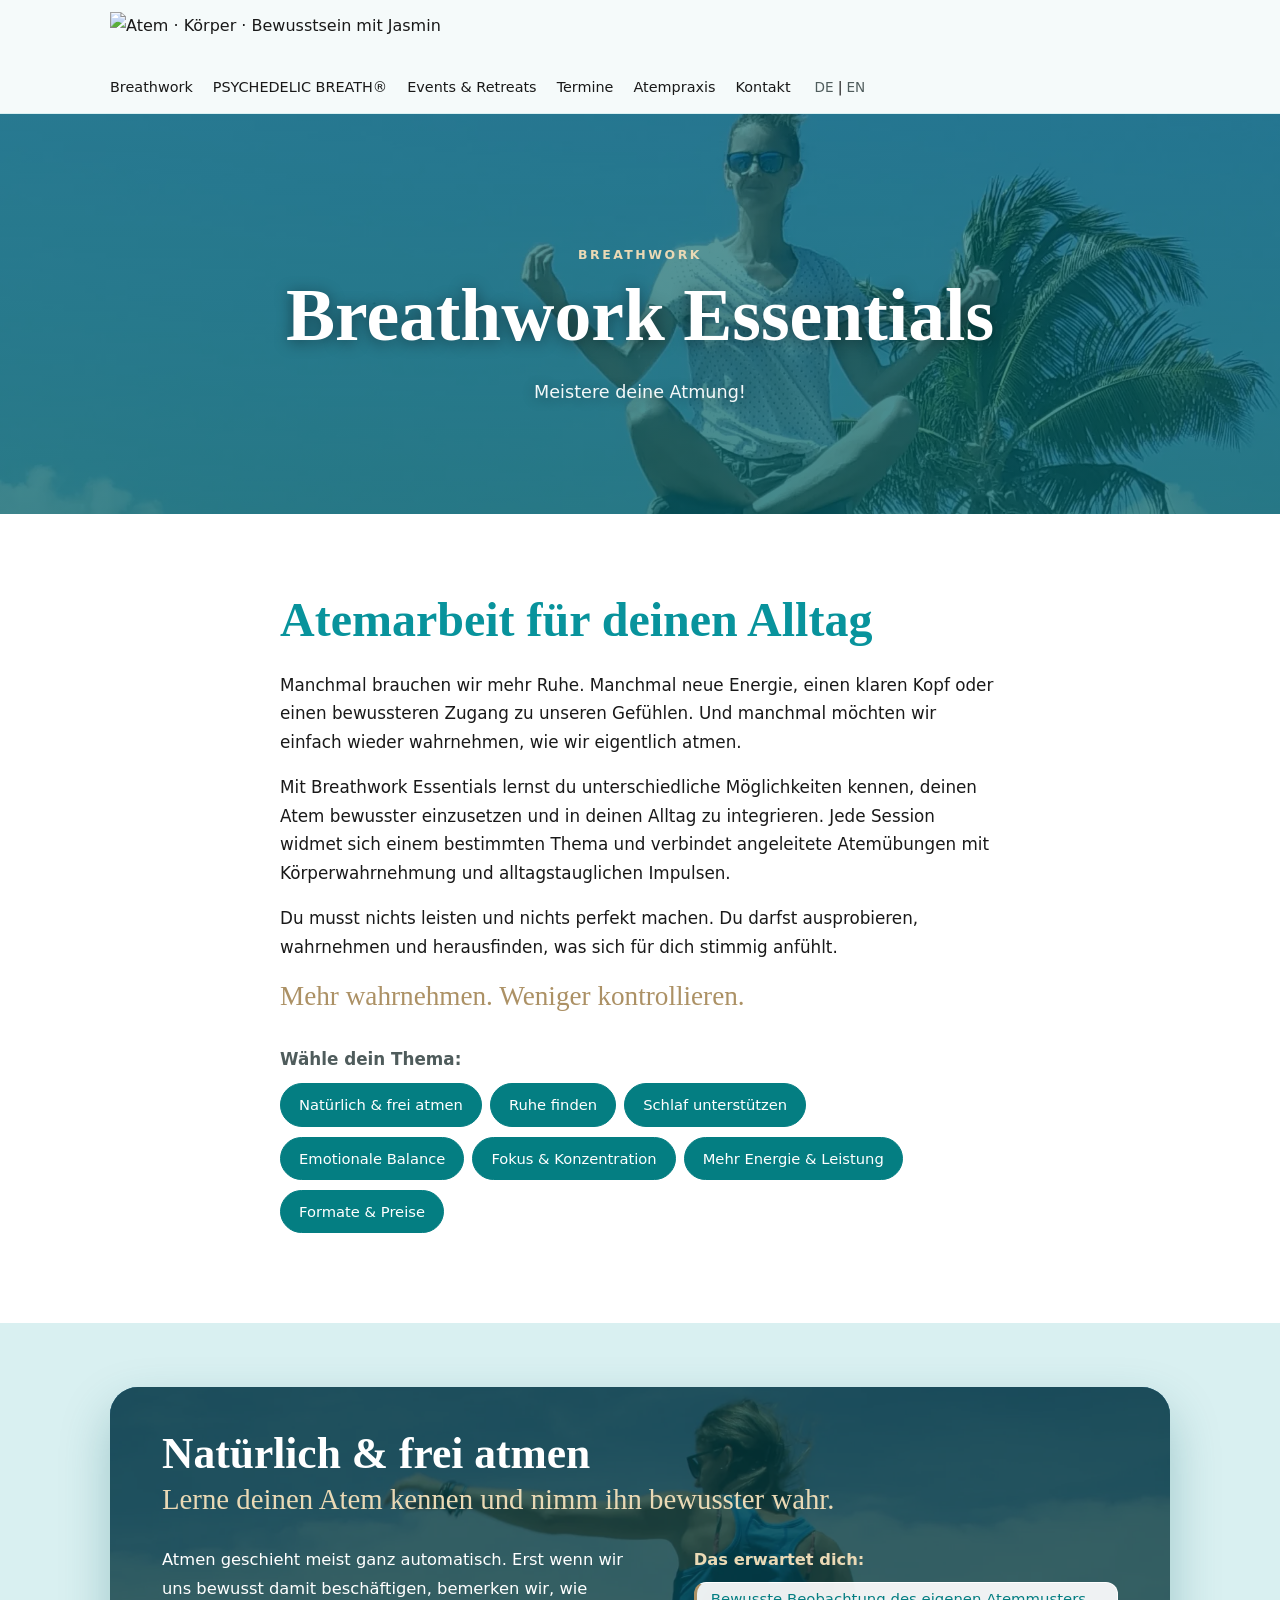
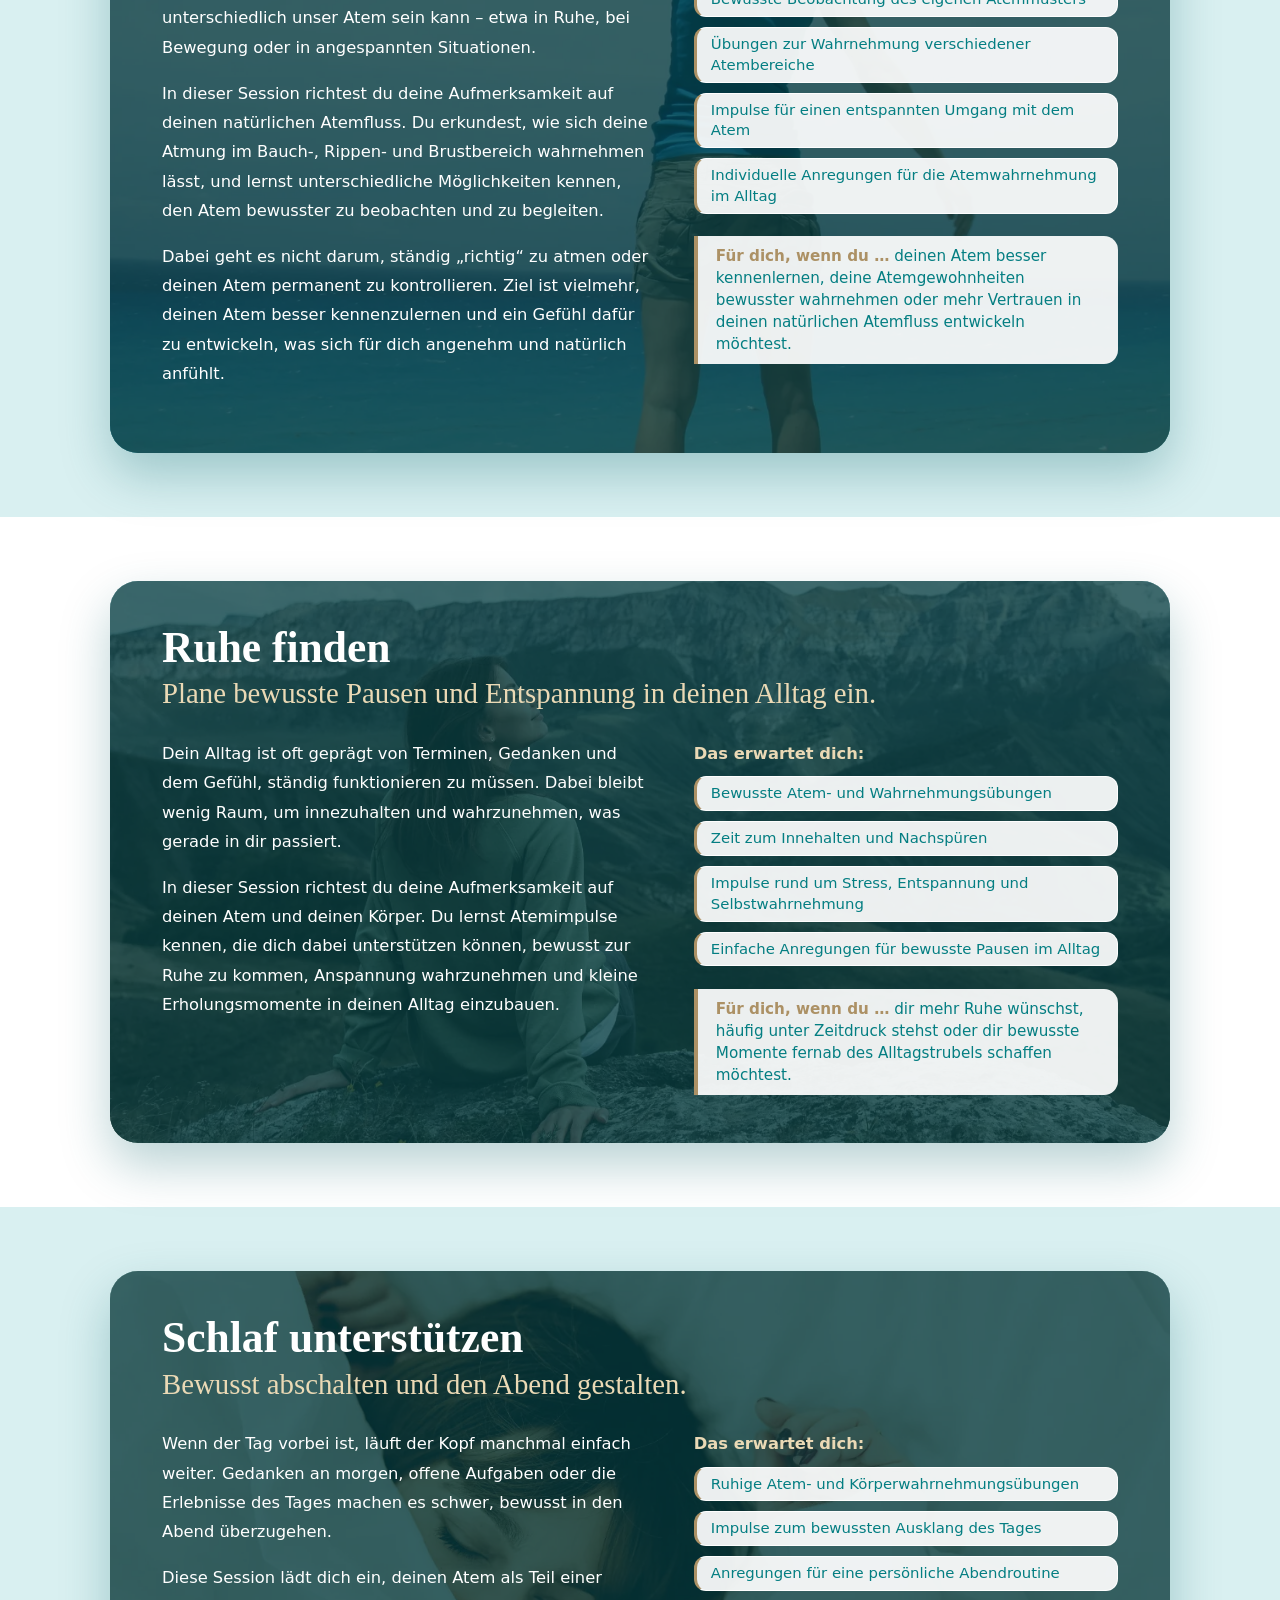
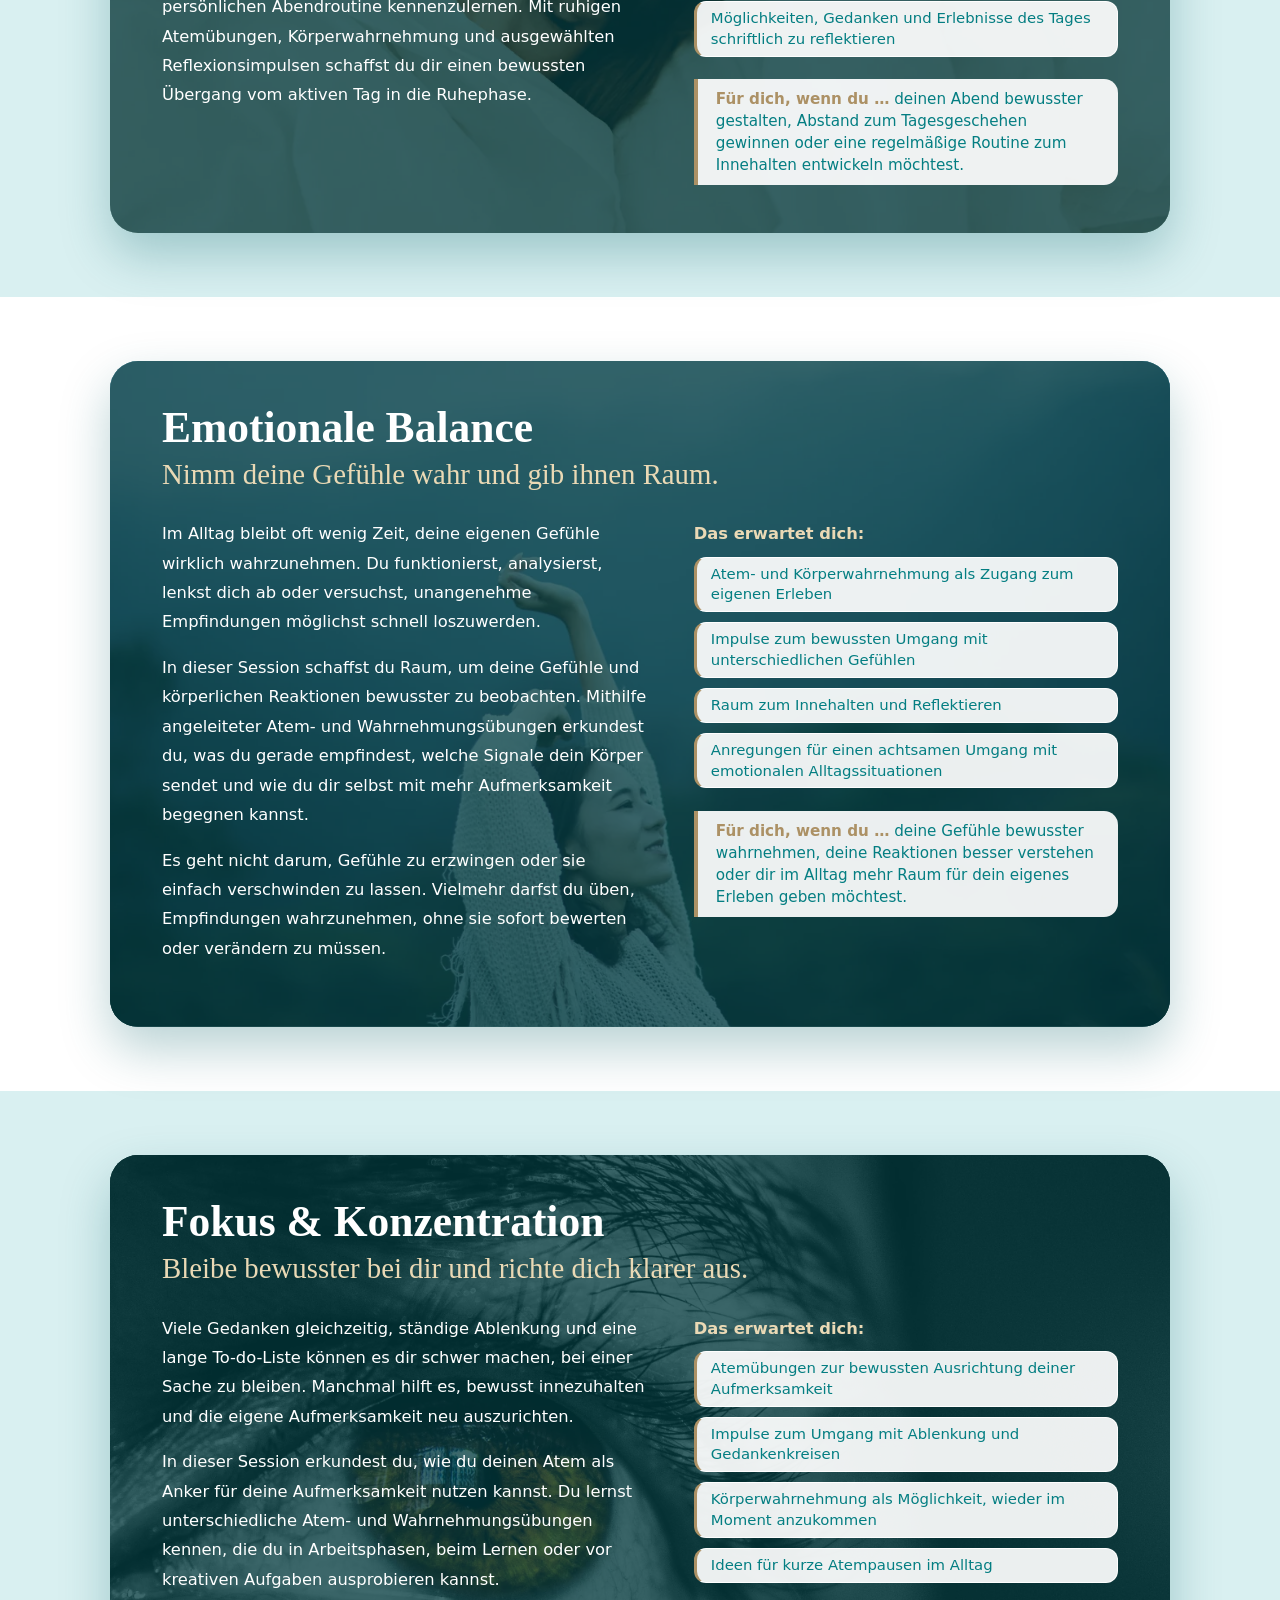
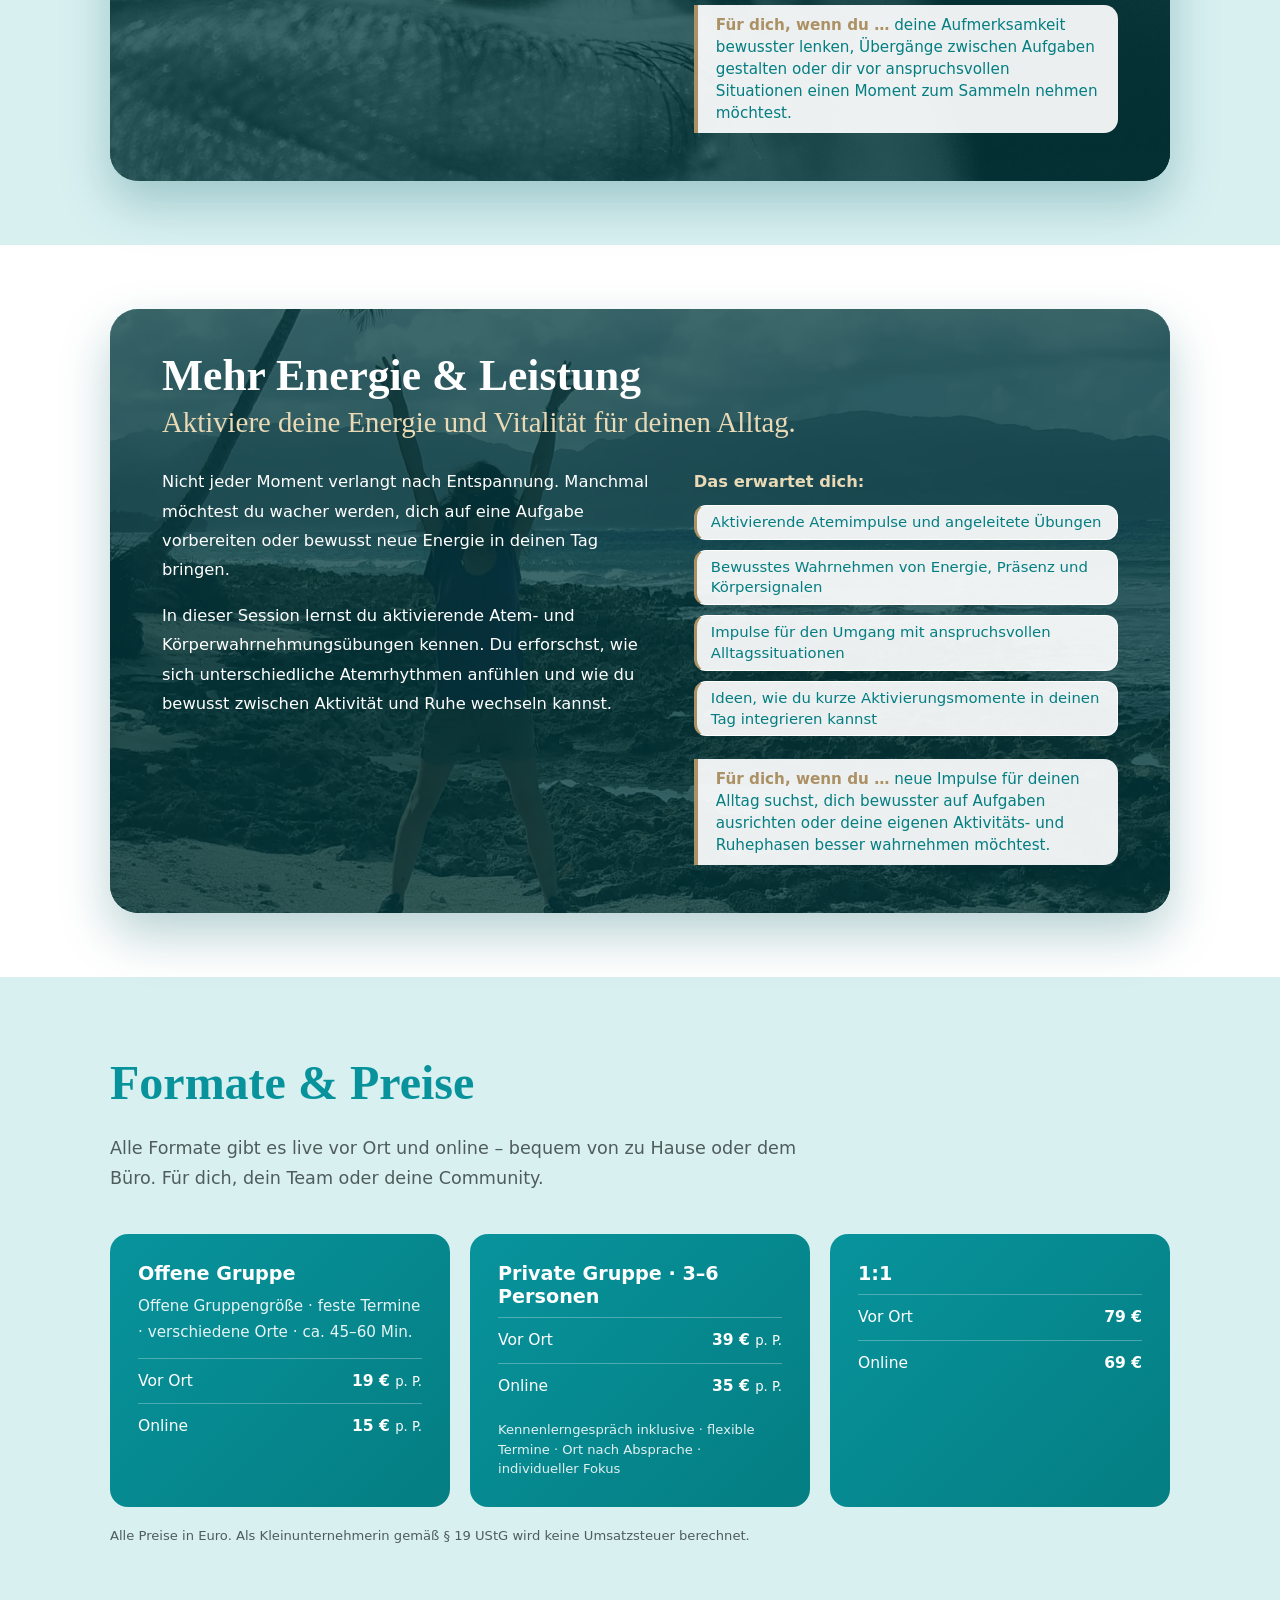
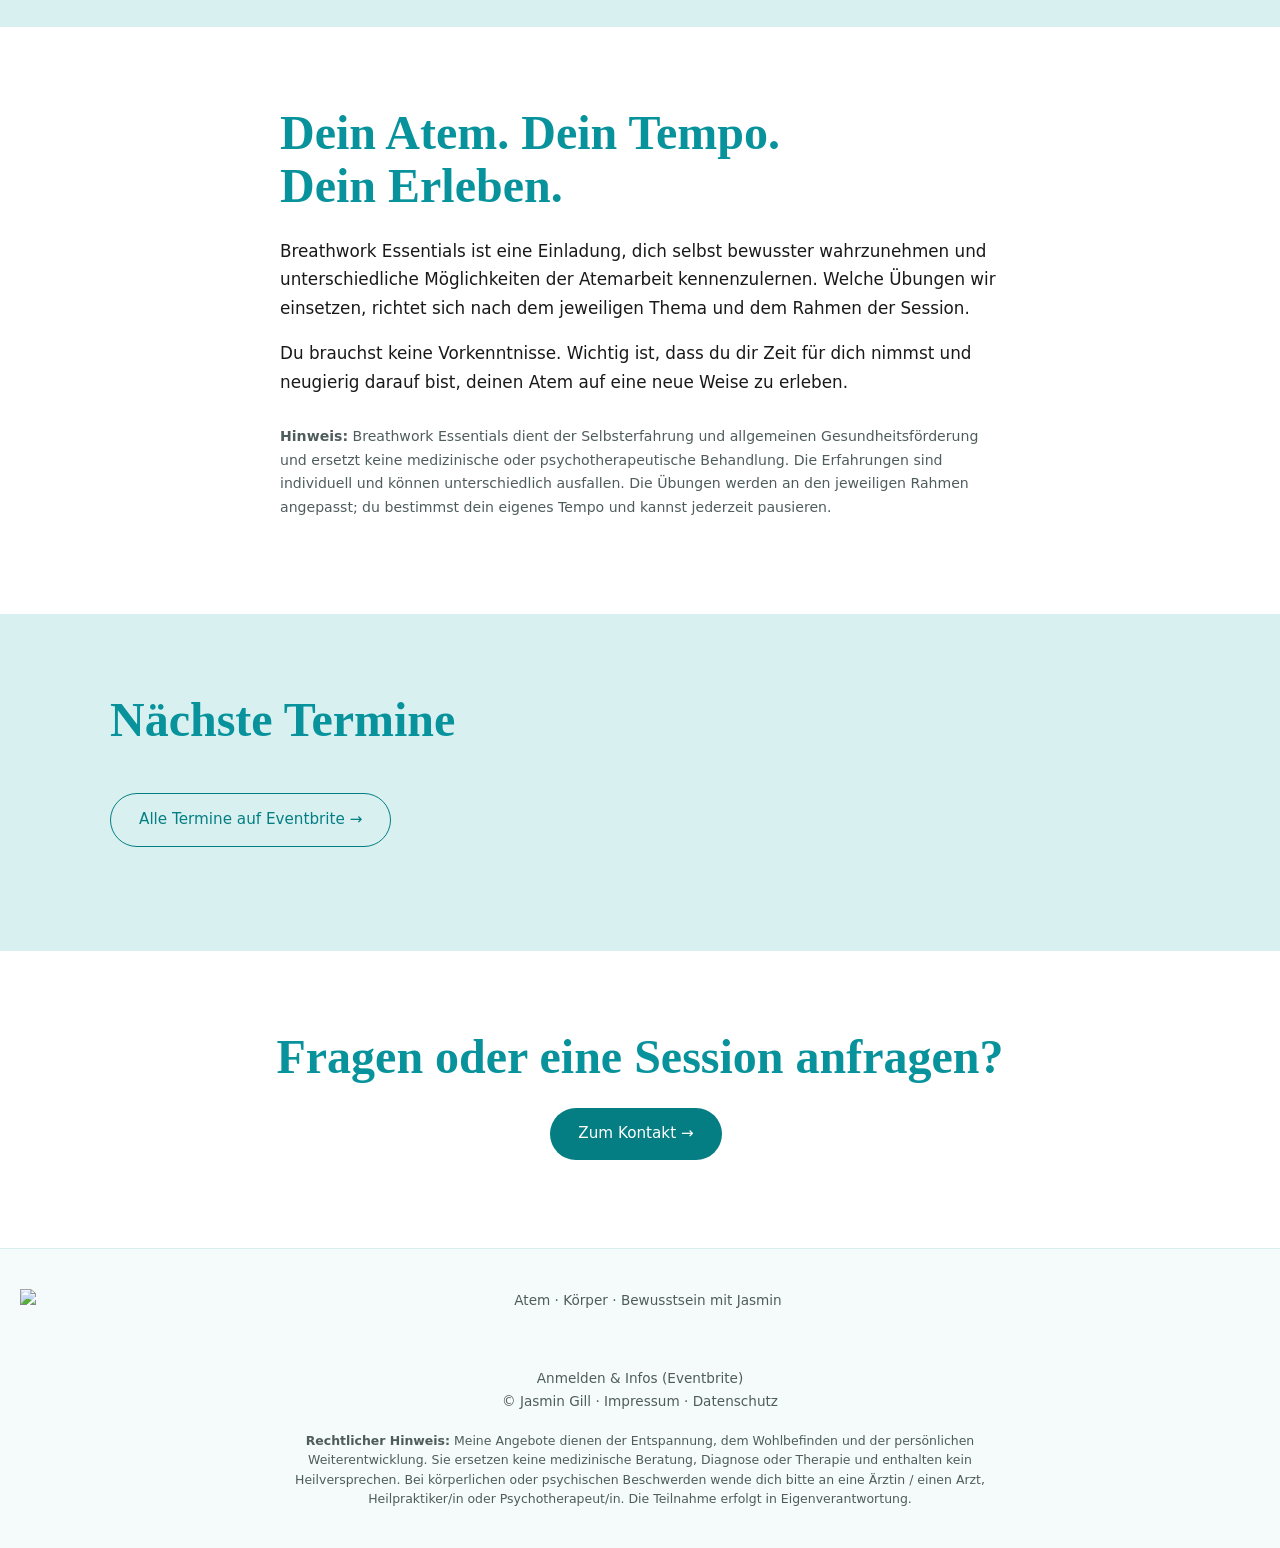
==== commit ef228e29: "Add files via upload" ====
--- a/breathwork-essentials.html
+++ b/breathwork-essentials.html
@@ -22,7 +22,7 @@
   </ul>
 </nav></header>
 
-<div class="pagehead plain">
+<div class="pagehead plain photo">
   <div class="eyebrow">Breathwork</div>
   <h1>Breathwork Essentials</h1>
   <p data-i="zh">Meistere deine Atmung!</p>
@@ -39,7 +39,7 @@
 </section></div>
 
 <div class="band es-sec" id="natuerlich"><section class="es"><div class="es-media">
-    <img src="images/essentials/natuerlich.webp" alt="" loading="lazy" decoding="async" width="1000" height="1250" style="--op:50% 45%">
+    <img src="images/essentials/natuerlich.webp" alt="" loading="lazy" decoding="async" width="1400" height="994" style="--op:60% 35%;--opm:60% 40%">
     <div class="es-cap">
       <h2 data-i="z1t">Natürlich &amp; frei atmen</h2>
       <p class="es-sub" data-i="z1s">Lerne deinen Atem kennen und nimm ihn bewusster wahr.</p>
@@ -65,7 +65,7 @@
 </section></div>
 
 <div class="white es-sec" id="ruhe"><section class="es"><div class="es-media">
-    <img src="images/essentials/ruhe.webp" alt="" loading="lazy" decoding="async" width="1000" height="1250" style="--op:50% 25%">
+    <img src="images/essentials/ruhe.webp" alt="" loading="lazy" decoding="async" width="1253" height="759" style="--op:40% 40%;--opm:36% 40%">
     <div class="es-cap">
       <h2 data-i="z2t">Ruhe finden</h2>
       <p class="es-sub" data-i="z2s">Plane bewusste Pausen und Entspannung in deinen Alltag ein.</p>
@@ -90,7 +90,7 @@
 </section></div>
 
 <div class="band es-sec" id="schlaf"><section class="es"><div class="es-media">
-    <img src="images/essentials/schlaf.webp" alt="" loading="lazy" decoding="async" width="1000" height="1250" style="--op:50% 50%">
+    <img src="images/essentials/schlaf.webp" alt="" loading="lazy" decoding="async" width="1366" height="768" style="--op:45% 50%;--opm:40% 50%">
     <div class="es-cap">
       <h2 data-i="z3t">Schlaf unterstützen</h2>
       <p class="es-sub" data-i="z3s">Bewusst abschalten und den Abend gestalten.</p>
@@ -115,7 +115,7 @@
 </section></div>
 
 <div class="white es-sec" id="emotional"><section class="es"><div class="es-media">
-    <img src="images/essentials/emotional.webp" alt="" loading="lazy" decoding="async" width="1000" height="1250" style="--op:50% 88%">
+    <img src="images/essentials/emotional.webp" alt="" loading="lazy" decoding="async" width="1366" height="768" style="--op:50% 40%;--opm:48% 60%">
     <div class="es-cap">
       <h2 data-i="z4t">Emotionale Balance</h2>
       <p class="es-sub" data-i="z4s">Nimm deine Gefühle wahr und gib ihnen Raum.</p>
@@ -141,7 +141,7 @@
 </section></div>
 
 <div class="band es-sec" id="fokus"><section class="es"><div class="es-media">
-    <img src="images/essentials/fokus.webp" alt="" loading="lazy" decoding="async" width="1000" height="1250" style="--op:50% 50%">
+    <img src="images/essentials/fokus.webp" alt="" loading="lazy" decoding="async" width="1302" height="768" style="--op:35% 50%;--opm:35% 55%">
     <div class="es-cap">
       <h2 data-i="z5t">Fokus &amp; Konzentration</h2>
       <p class="es-sub" data-i="z5s">Bleibe bewusster bei dir und richte dich klarer aus.</p>
@@ -166,7 +166,7 @@
 </section></div>
 
 <div class="white es-sec" id="energie"><section class="es"><div class="es-media">
-    <img src="images/essentials/energie.webp" alt="" loading="lazy" decoding="async" width="1000" height="1250" style="--op:50% 20%">
+    <img src="images/essentials/energie.webp" alt="" loading="lazy" decoding="async" width="1400" height="993" style="--op:35% 30%;--opm:35% 40%">
     <div class="es-cap">
       <h2 data-i="z6t">Mehr Energie &amp; Leistung</h2>
       <p class="es-sub" data-i="z6s">Aktiviere deine Energie und Vitalität für deinen Alltag.</p>
--- a/style.css
+++ b/style.css
@@ -161,14 +161,14 @@
 .es-cap,.es-body{position:relative;z-index:2}
 .es-cap{padding:44px 52px 0}
 .es .es-cap h2{font-family:var(--f-head);font-weight:600;font-size:clamp(2rem,3.4vw,2.9rem);line-height:1.05;color:#fff;margin:0 0 6px}
-.es-sub{font-family:var(--f-head);font-size:1.4rem;line-height:1.3;margin:0;color:#EAD9B5}
+.es-sub{font-family:var(--f-head);font-weight:500;font-size:1.8rem;line-height:1.2;margin:0;color:#EAD9B5}
 .es-body{display:grid;grid-template-columns:minmax(0,1.15fr) minmax(0,1fr);gap:44px;padding:28px 52px 48px;align-items:start}
 .es-body p{font-size:1.02rem;line-height:1.8;margin:0 0 1em;color:#fff}
-.es-body .minilabel{color:#EAD9B5;margin:0 0 10px}
+.es-body .minilabel{color:#EAD9B5;margin:0 0 8px!important;font-size:1.02rem;line-height:1.8}
 .es-list{list-style:none;padding:0;margin:0 0 1.4em;display:grid;grid-template-columns:1fr;gap:10px}
-.es-list li{background:rgba(255,255,255,.10);border:1px solid rgba(255,255,255,.18);border-left:3px solid #EAD9B5;border-radius:12px;padding:11px 14px;font-size:.93rem;line-height:1.5;color:#fff}
-.es .fordich{max-width:none;background:rgba(255,255,255,.10);border-left:4px solid #EAD9B5;color:#fff}
-.es .fordich strong{color:#EAD9B5}
+.es-list li{background:rgba(255,255,255,.92);border:1px solid rgba(255,255,255,.92);border-left:3px solid #ac9165;border-radius:12px;padding:6px 14px;font-size:.93rem;line-height:1.4;color:#047e82}
+.es .fordich{max-width:none;background:rgba(255,255,255,.92);border-left:4px solid #ac9165;color:#047e82;padding:9px 18px;line-height:1.45;font-size:.95rem}
+.es .fordich strong{color:#ac9165}
 .chips.dark a{background:#047e82;border-color:#047e82;color:#fff}
 .chips.dark a:hover{background:#036569;border-color:#036569;color:#fff}
 @media(max-width:860px){
@@ -176,7 +176,8 @@
   .es-media{border-radius:22px}
   .es-cap{padding:28px 22px 0}
   .es .es-cap h2{font-size:2rem;margin-bottom:4px}
-  .es-sub{font-size:1.2rem}
+  .es-sub{font-size:1.45rem}
+  .es-media img{object-position:var(--opm,var(--op,50% 50%))}
   .es-body{grid-template-columns:1fr;gap:6px;padding:20px 22px 30px}
 }
 
@@ -193,3 +194,13 @@
 .nw{white-space:nowrap;display:inline-block}
 [data-i=zc0] .nw{display:block}
 @media(max-width:380px){[data-i=zc0]{font-size:1.75rem}}
+
+/* Header-Bild Breathwork + Foto-Karten auf der Startseite */
+.pagehead.plain.photo{background:linear-gradient(rgba(3,95,99,.64),rgba(3,95,99,.74)),url(images/header-breathwork.webp) 62% 30%/cover no-repeat;min-height:400px}
+.card.light.photo{position:relative;overflow:hidden;border:0;color:#fff;min-height:190px;display:flex;flex-direction:column;justify-content:flex-end;background:#036569;box-shadow:0 10px 26px rgba(3,95,99,.25)}
+.card.light.photo img{position:absolute;inset:0;width:100%;height:100%;object-fit:cover;object-position:var(--op,50% 50%);filter:saturate(.88);transition:transform .5s}
+.card.light.photo::after{content:"";position:absolute;inset:0;background:rgba(2,58,62,.70)}
+.card.light.photo h3,.card.light.photo p{position:relative;z-index:2}
+.card.light.photo h3{color:#fff}.card.light.photo p{color:rgba(255,255,255,.94)}
+.card.light.photo:hover img{transform:scale(1.05)}
+@media (prefers-reduced-motion:reduce){.card.light.photo img{transition:none}}
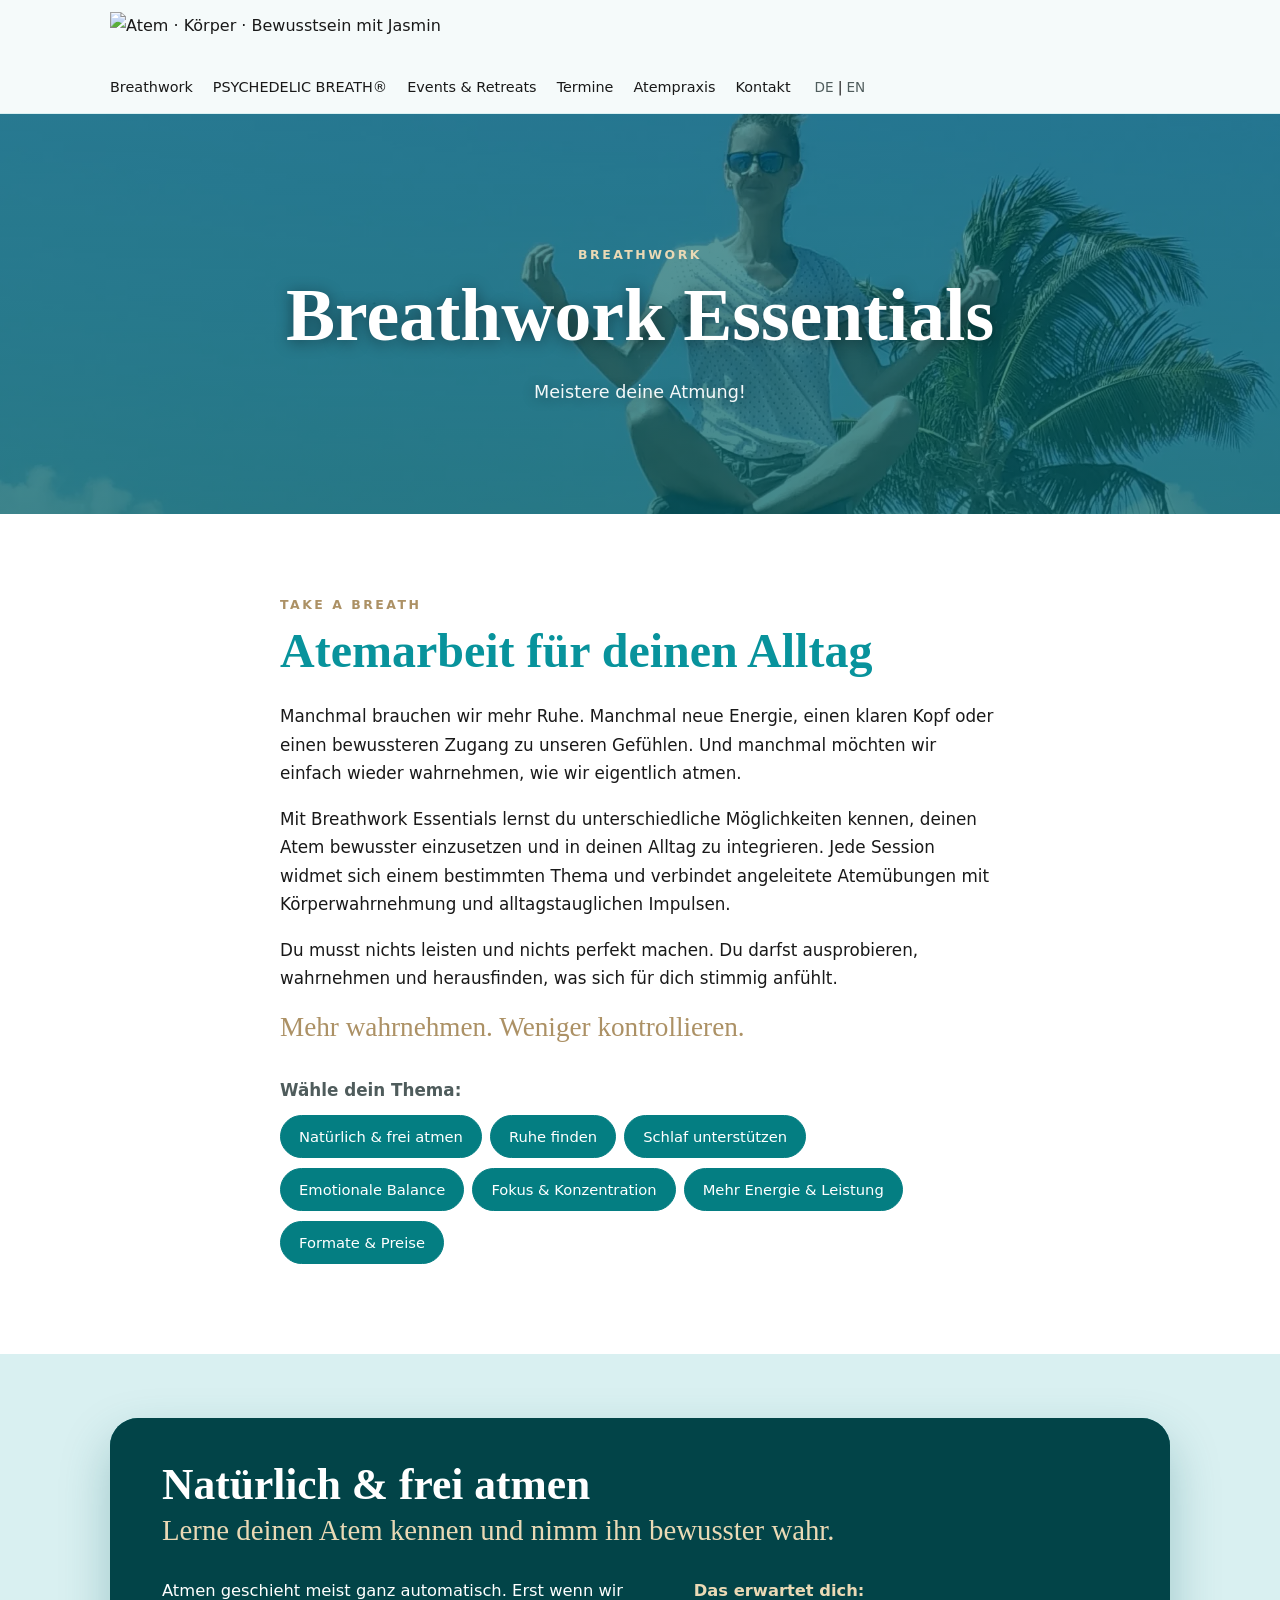
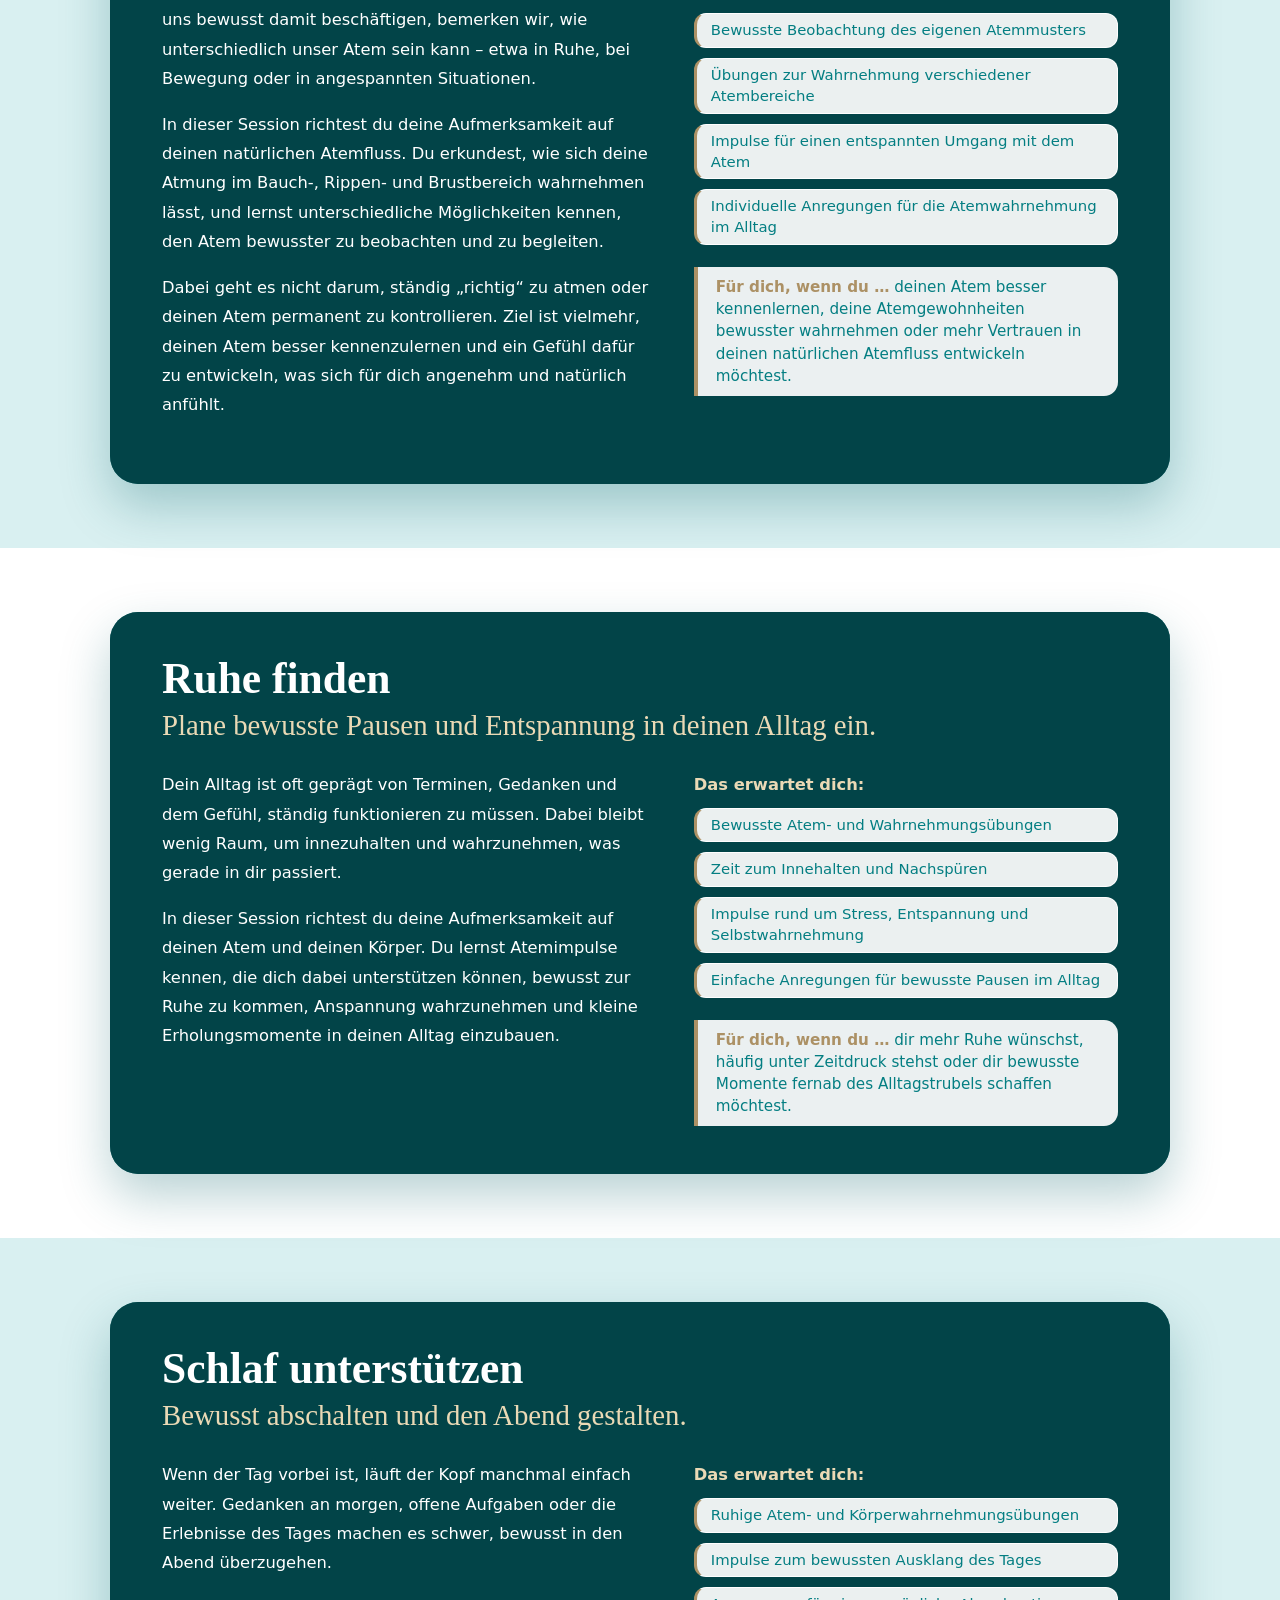
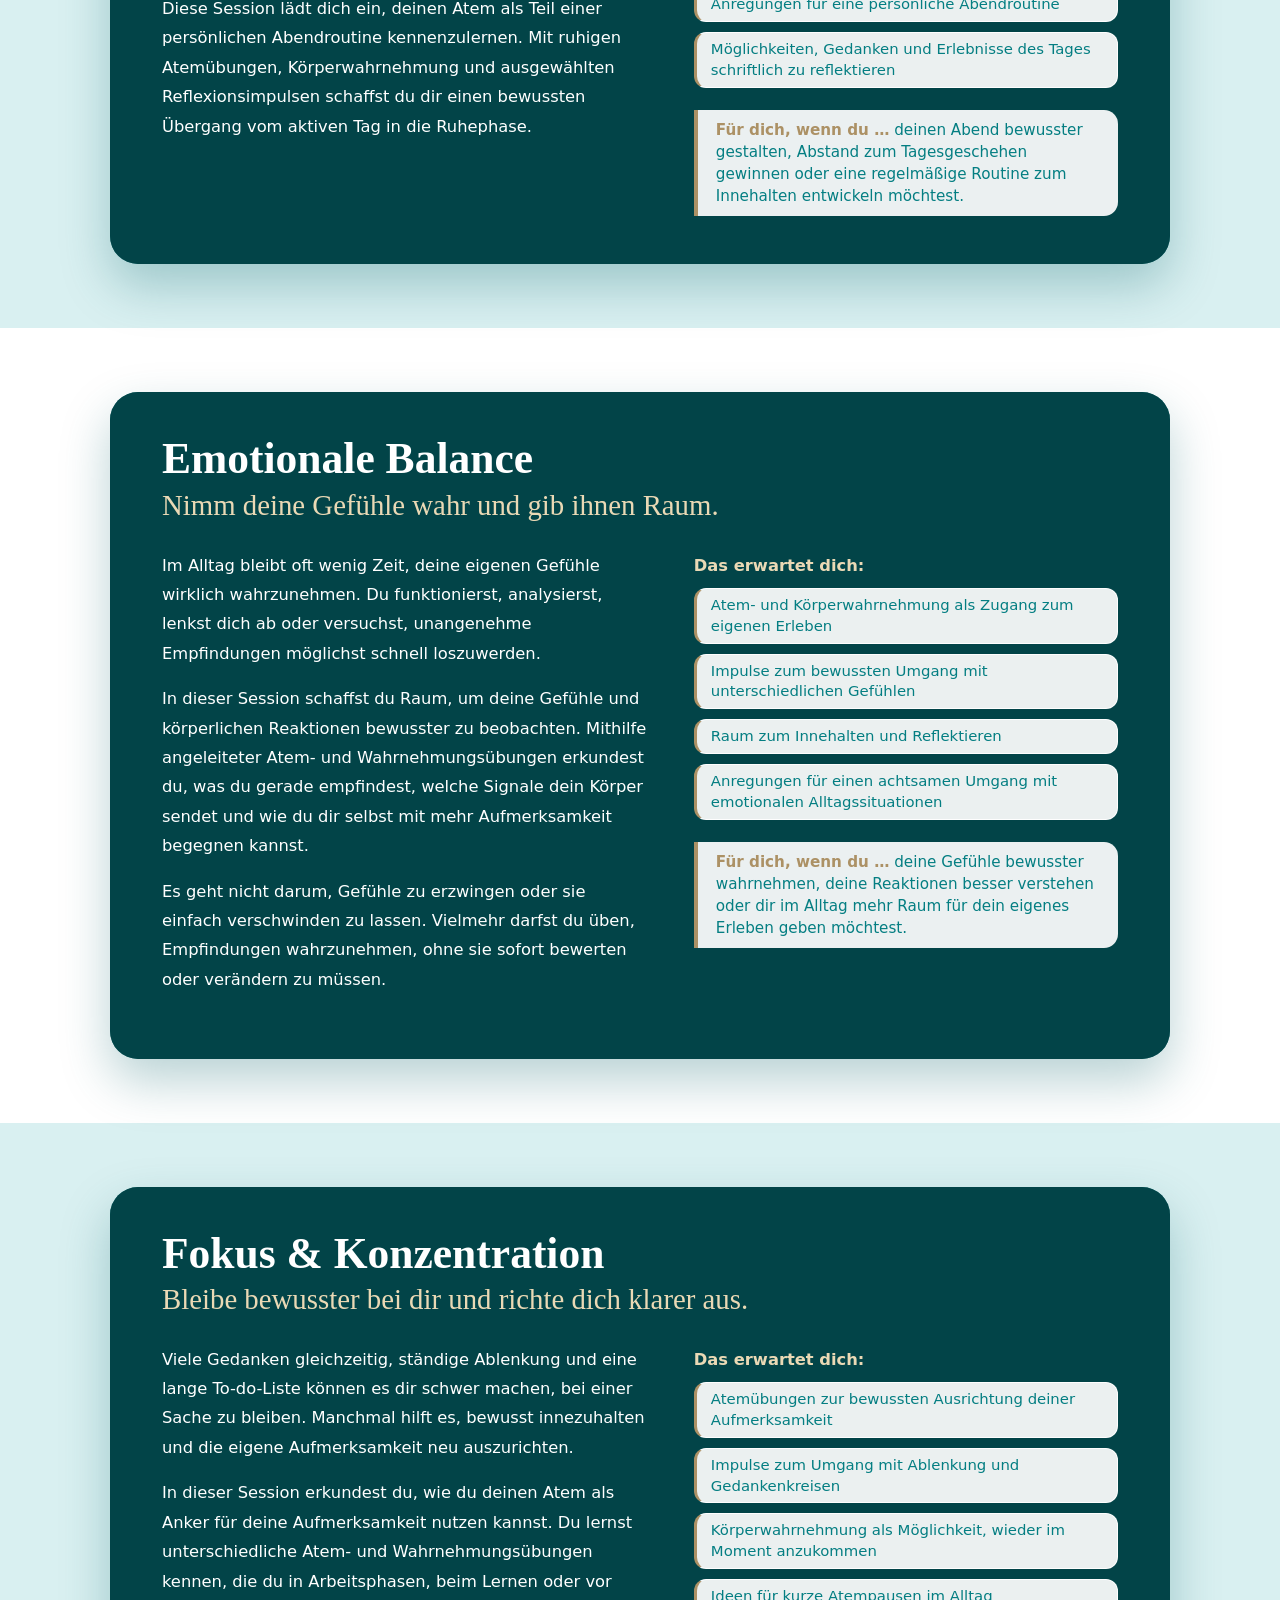
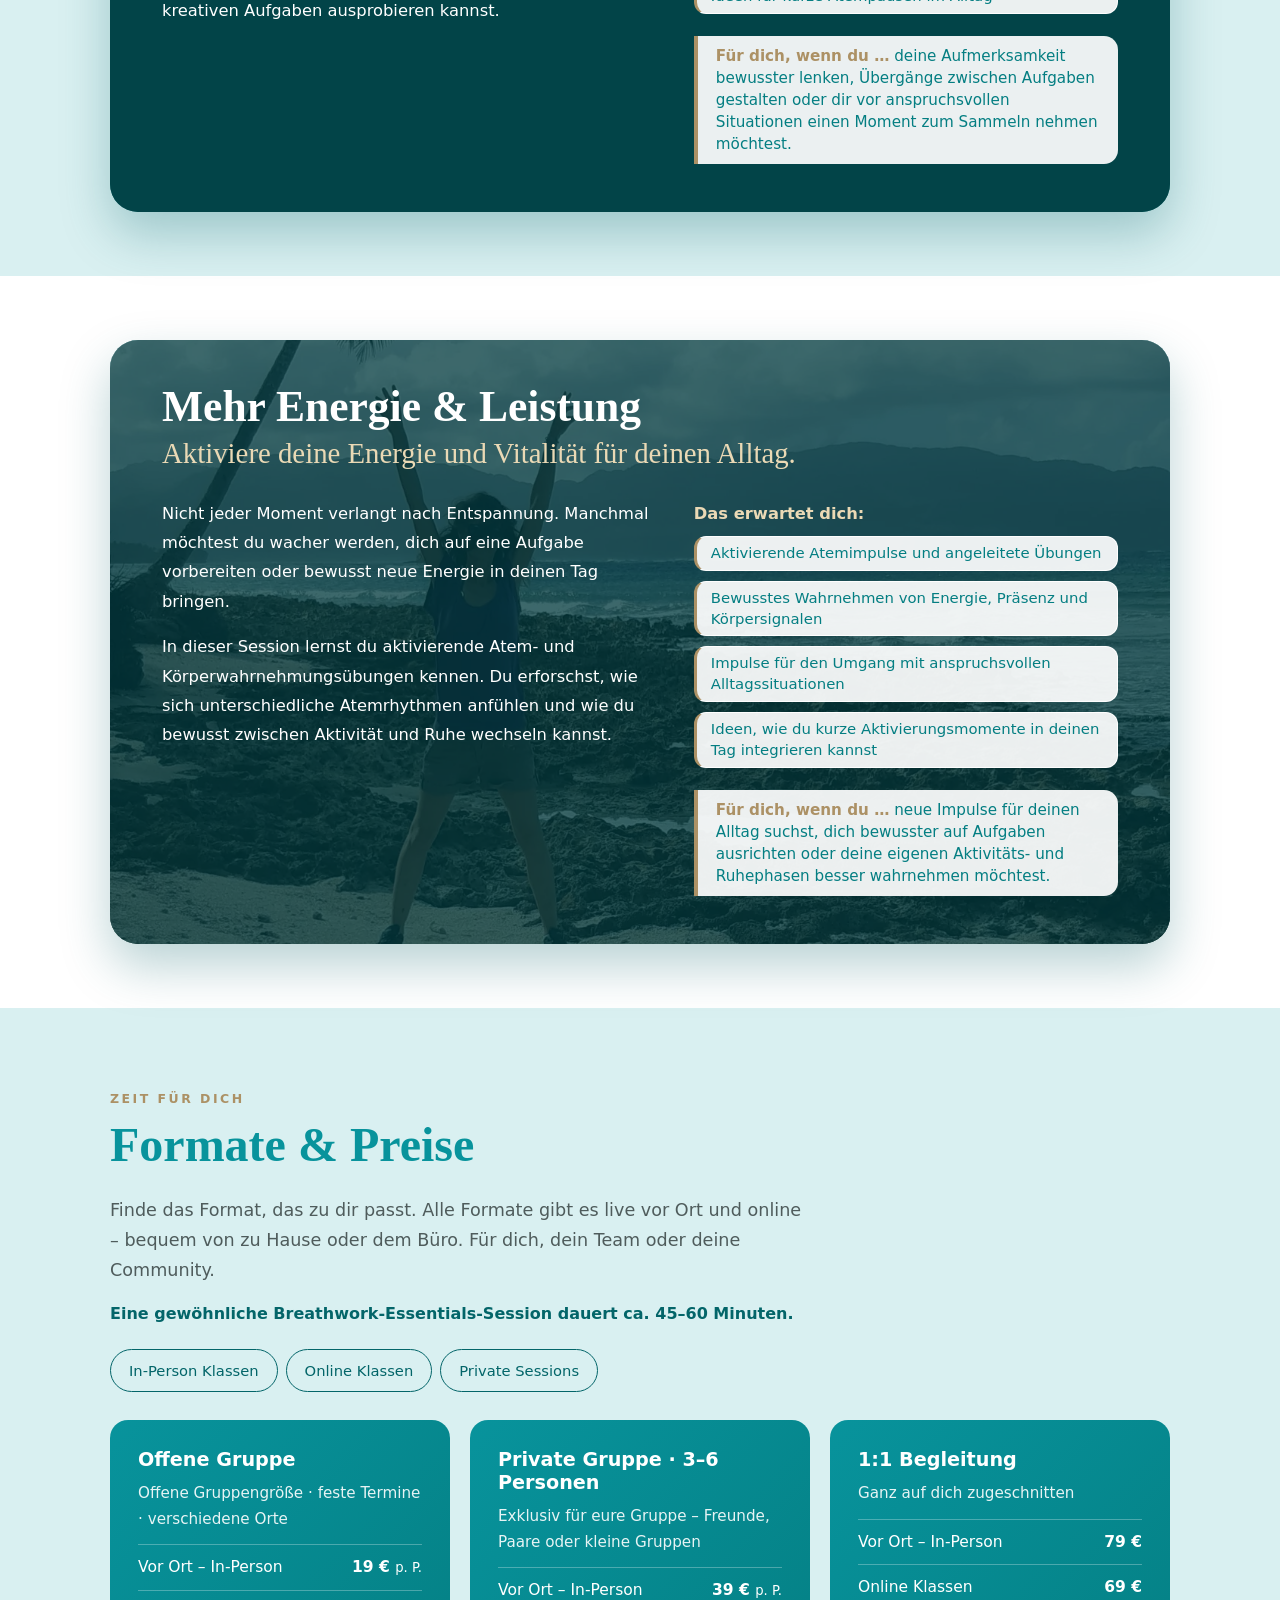
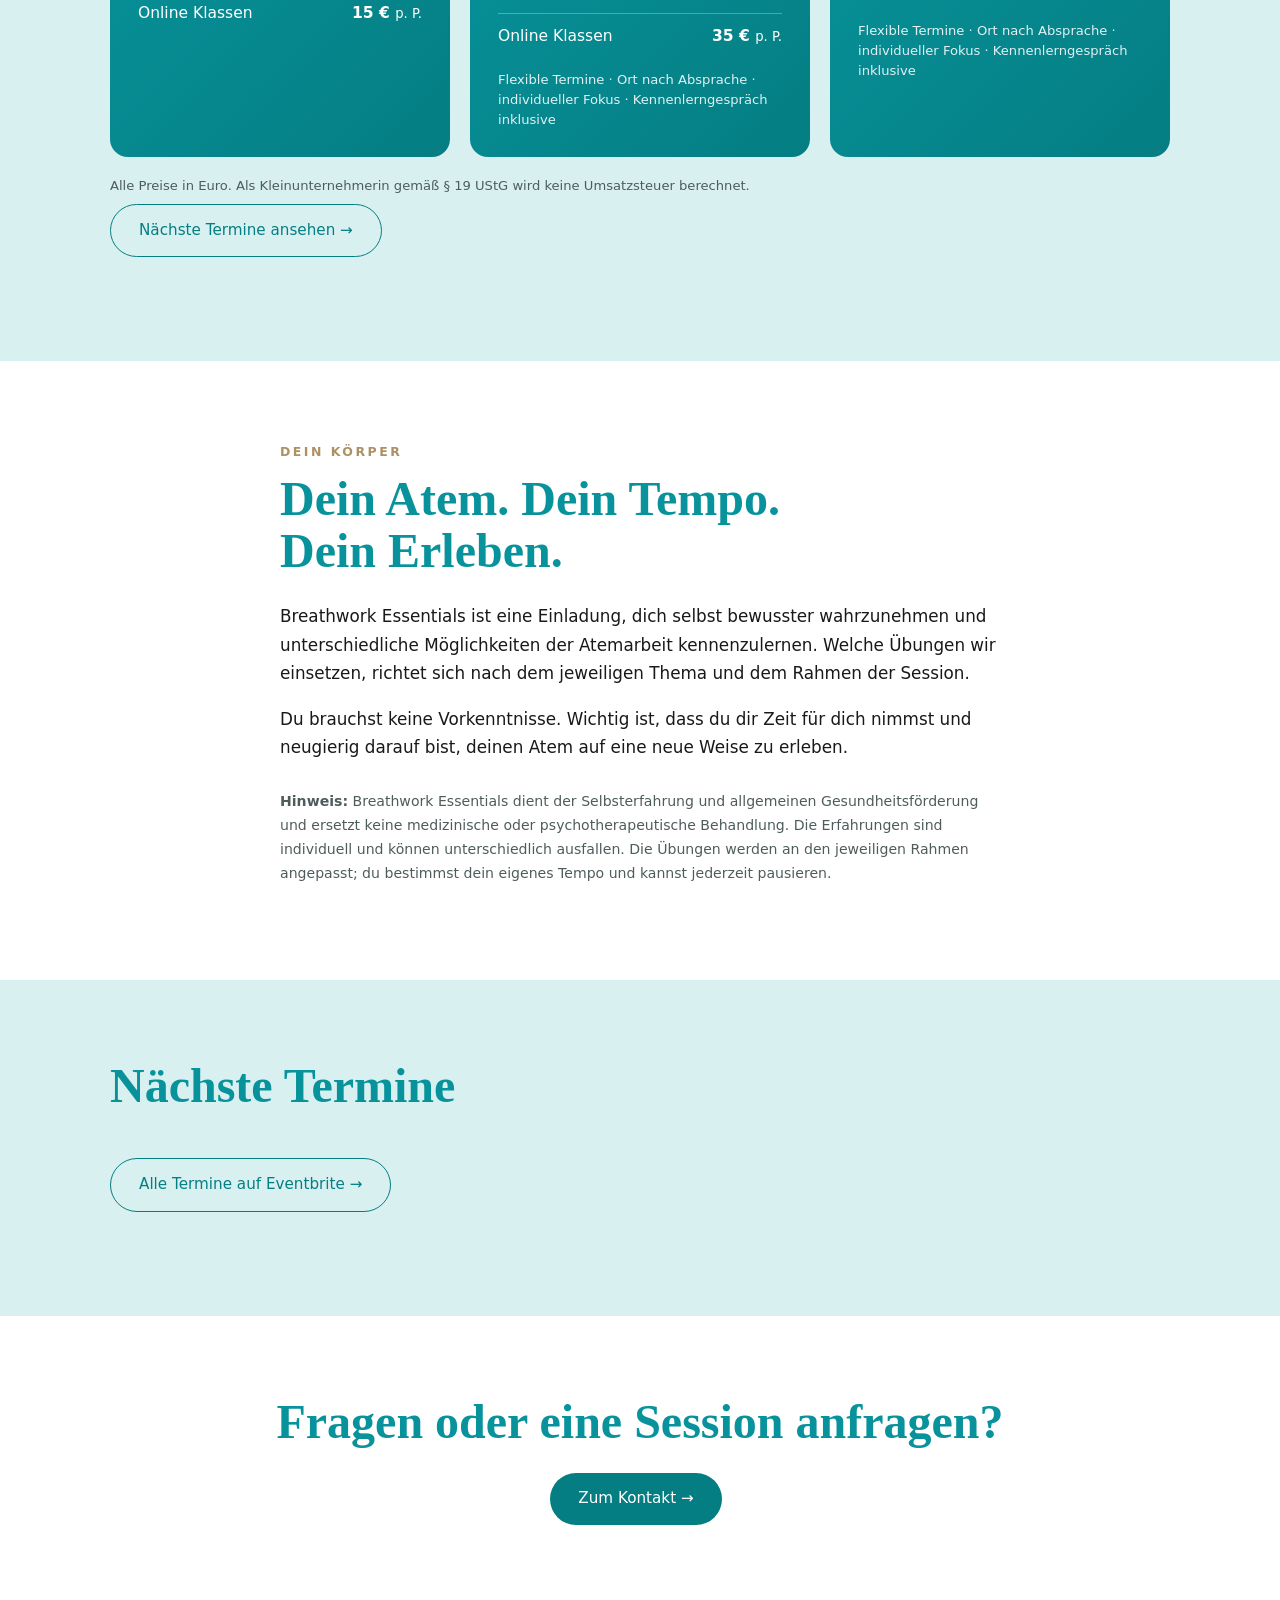
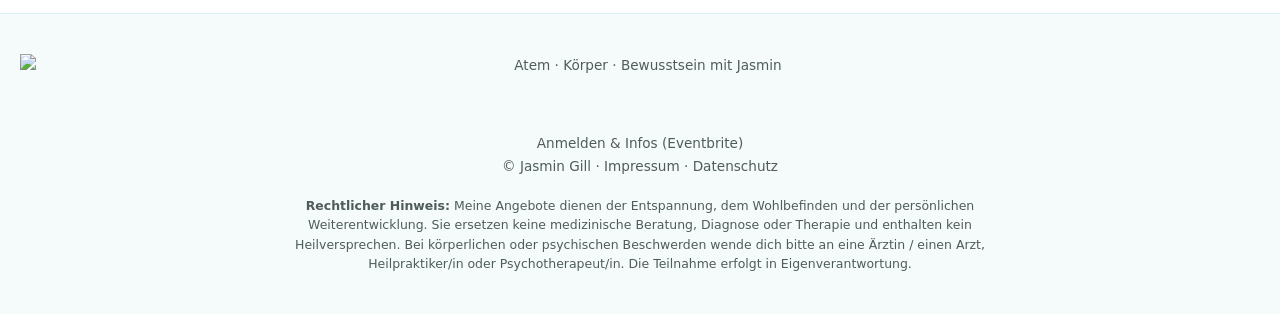
==== commit 56f5b889: "Add files via upload" ====
--- a/breathwork-essentials.html
+++ b/breathwork-essentials.html
@@ -29,6 +29,7 @@
 </div>
 
 <div class="white"><section class="prose">
+  <div class="eyebrow" data-i="zt0">Take a breath</div>
   <h2 data-i="zi0">Atemarbeit für deinen Alltag</h2>
   <p data-i="zi1">Manchmal brauchen wir mehr Ruhe. Manchmal neue Energie, einen klaren Kopf oder einen bewussteren Zugang zu unseren Gefühlen. Und manchmal möchten wir einfach wieder wahrnehmen, wie wir eigentlich atmen.</p>
   <p data-i="zi2">Mit Breathwork Essentials lernst du unterschiedliche Möglichkeiten kennen, deinen Atem bewusster einzusetzen und in deinen Alltag zu integrieren. Jede Session widmet sich einem bestimmten Thema und verbindet angeleitete Atemübungen mit Körperwahrnehmung und alltagstauglichen Impulsen.</p>
@@ -39,7 +40,7 @@
 </section></div>
 
 <div class="band es-sec" id="natuerlich"><section class="es"><div class="es-media">
-    <img src="images/essentials/natuerlich.webp" alt="" loading="lazy" decoding="async" width="1400" height="994" style="--op:60% 35%;--opm:60% 40%">
+    <picture><source media="(max-width:860px)" srcset="images/essentials/natuerlich-m.webp" width="800" height="1605"><img src="images/essentials/natuerlich.webp" alt="" loading="lazy" decoding="async" width="1400" height="994" style="--op:60% 35%;--opm:62% 50%"></picture>
     <div class="es-cap">
       <h2 data-i="z1t">Natürlich &amp; frei atmen</h2>
       <p class="es-sub" data-i="z1s">Lerne deinen Atem kennen und nimm ihn bewusster wahr.</p>
@@ -65,7 +66,7 @@
 </section></div>
 
 <div class="white es-sec" id="ruhe"><section class="es"><div class="es-media">
-    <img src="images/essentials/ruhe.webp" alt="" loading="lazy" decoding="async" width="1253" height="759" style="--op:40% 40%;--opm:36% 40%">
+    <picture><source media="(max-width:860px)" srcset="images/essentials/ruhe-m.webp" width="800" height="1422"><img src="images/essentials/ruhe.webp" alt="" loading="lazy" decoding="async" width="1253" height="759" style="--op:40% 40%;--opm:55% 50%"></picture>
     <div class="es-cap">
       <h2 data-i="z2t">Ruhe finden</h2>
       <p class="es-sub" data-i="z2s">Plane bewusste Pausen und Entspannung in deinen Alltag ein.</p>
@@ -90,7 +91,7 @@
 </section></div>
 
 <div class="band es-sec" id="schlaf"><section class="es"><div class="es-media">
-    <img src="images/essentials/schlaf.webp" alt="" loading="lazy" decoding="async" width="1366" height="768" style="--op:45% 50%;--opm:40% 50%">
+    <picture><source media="(max-width:860px)" srcset="images/essentials/schlaf-m.webp" width="800" height="1422"><img src="images/essentials/schlaf.webp" alt="" loading="lazy" decoding="async" width="1366" height="768" style="--op:45% 50%;--opm:45% 50%"></picture>
     <div class="es-cap">
       <h2 data-i="z3t">Schlaf unterstützen</h2>
       <p class="es-sub" data-i="z3s">Bewusst abschalten und den Abend gestalten.</p>
@@ -115,7 +116,7 @@
 </section></div>
 
 <div class="white es-sec" id="emotional"><section class="es"><div class="es-media">
-    <img src="images/essentials/emotional.webp" alt="" loading="lazy" decoding="async" width="1366" height="768" style="--op:50% 40%;--opm:48% 60%">
+    <picture><source media="(max-width:860px)" srcset="images/essentials/emotional-m.webp" width="800" height="1573"><img src="images/essentials/emotional.webp" alt="" loading="lazy" decoding="async" width="1366" height="768" style="--op:50% 40%;--opm:52% 50%"></picture>
     <div class="es-cap">
       <h2 data-i="z4t">Emotionale Balance</h2>
       <p class="es-sub" data-i="z4s">Nimm deine Gefühle wahr und gib ihnen Raum.</p>
@@ -141,7 +142,7 @@
 </section></div>
 
 <div class="band es-sec" id="fokus"><section class="es"><div class="es-media">
-    <img src="images/essentials/fokus.webp" alt="" loading="lazy" decoding="async" width="1302" height="768" style="--op:35% 50%;--opm:35% 55%">
+    <picture><source media="(max-width:860px)" srcset="images/essentials/fokus-m.webp" width="800" height="1422"><img src="images/essentials/fokus.webp" alt="" loading="lazy" decoding="async" width="1302" height="768" style="--op:35% 50%;--opm:35% 50%"></picture>
     <div class="es-cap">
       <h2 data-i="z5t">Fokus &amp; Konzentration</h2>
       <p class="es-sub" data-i="z5s">Bleibe bewusster bei dir und richte dich klarer aus.</p>
@@ -192,17 +193,22 @@
 
 
 <div class="band" id="preise"><section>
+  <div class="eyebrow" data-i="zt1">Zeit für dich</div>
   <h2 data-i="zp0">Formate &amp; Preise</h2>
-  <p class="lead" data-i="zp1">Alle Formate gibt es live vor Ort und online – bequem von zu Hause oder dem Büro. Für dich, dein Team oder deine Community.</p>
-  <div class="grid">
-    <div class="card"><h3 data-i="gt1">Offene Gruppe</h3><p class="pd" data-i="zp2">Offene Gruppengröße · feste Termine · verschiedene Orte · ca. 45–60 Min.</p><div class="pr"><span data-i="pl">Vor Ort</span><b>19 € <span data-i="pp">p. P.</span></b></div><div class="pr"><span data-i="po">Online</span><b>15 € <span data-i="pp">p. P.</span></b></div></div>
-    <div class="card"><h3 data-i="gt2">Private Gruppe · 3–6 Personen</h3><div class="pr"><span data-i="pl">Vor Ort</span><b>39 € <span data-i="pp">p. P.</span></b></div><div class="pr"><span data-i="po">Online</span><b>35 € <span data-i="pp">p. P.</span></b></div><small class="det" data-i="g2d">Kennenlerngespräch inklusive · flexible Termine · Ort nach Absprache · individueller Fokus</small></div>
-    <div class="card"><h3 data-i="gt3">1:1</h3><div class="pr"><span data-i="pl">Vor Ort</span><b>79 €</b></div><div class="pr"><span data-i="po">Online</span><b>69 €</b></div></div>
+  <p class="lead" style="margin-bottom:14px" data-i="zp1">Finde das Format, das zu dir passt. Alle Formate gibt es live vor Ort und online – bequem von zu Hause oder dem Büro. Für dich, dein Team oder deine Community.</p>
+  <p class="dauer" data-i="zdau">Eine gewöhnliche Breathwork-Essentials-Session dauert ca. 45–60 Minuten.</p>
+  <div class="chips"><a href="#termine" data-i="ch1">In-Person Klassen</a><a href="#termine" data-i="ch2">Online Klassen</a><a href="index.html#kontakt" data-i="ch3">Private Sessions</a></div>
+  <div class="grid" style="margin-top:18px">
+    <div class="card"><h3 data-i="gt1">Offene Gruppe</h3><p class="pd" data-i="g1e">Offene Gruppengröße · feste Termine · verschiedene Orte</p><div class="pr"><span data-i="pl2">Vor Ort – In-Person</span><b>19 € <span data-i="pp">p. P.</span></b></div><div class="pr"><span data-i="po2">Online Klassen</span><b>15 € <span data-i="pp">p. P.</span></b></div></div>
+    <div class="card"><h3 data-i="gt2">Private Gruppe · 3–6 Personen</h3><p class="pd" data-i="g2e">Exklusiv für eure Gruppe – Freunde, Paare oder kleine Gruppen</p><div class="pr"><span data-i="pl2">Vor Ort – In-Person</span><b>39 € <span data-i="pp">p. P.</span></b></div><div class="pr"><span data-i="po2">Online Klassen</span><b>35 € <span data-i="pp">p. P.</span></b></div><small class="det" data-i="g2g">Flexible Termine · Ort nach Absprache · individueller Fokus · Kennenlerngespräch inklusive</small></div>
+    <div class="card"><h3 data-i="gt3b">1:1 Begleitung</h3><p class="pd" data-i="g3e">Ganz auf dich zugeschnitten</p><div class="pr"><span data-i="pl2">Vor Ort – In-Person</span><b>79 €</b></div><div class="pr"><span data-i="po2">Online Klassen</span><b>69 €</b></div><small class="det" data-i="g2g">Flexible Termine · Ort nach Absprache · individueller Fokus · Kennenlerngespräch inklusive</small></div>
   </div>
   <p class="pnote" data-i="pn">Alle Preise in Euro. Als Kleinunternehmerin gemäß § 19 UStG wird keine Umsatzsteuer berechnet.</p>
+  <p style="margin-top:6px"><a class="btn alt" href="#termine" data-i="ptm">Nächste Termine ansehen →</a></p>
 </section></div>
 
 <div class="white"><section class="prose">
+  <div class="eyebrow" data-i="zt2">Dein Körper</div>
   <h2 data-i="zc0"><span class="nw">Dein Atem. Dein Tempo.</span> <span class="nw">Dein Erleben.</span></h2>
   <p data-i="zc1">Breathwork Essentials ist eine Einladung, dich selbst bewusster wahrzunehmen und unterschiedliche Möglichkeiten der Atemarbeit kennenzulernen. Welche Übungen wir einsetzen, richtet sich nach dem jeweiligen Thema und dem Rahmen der Session.</p>
   <p data-i="zc2">Du brauchst keine Vorkenntnisse. Wichtig ist, dass du dir Zeit für dich nimmst und neugierig darauf bist, deinen Atem auf eine neue Weise zu erleben.</p>
@@ -228,7 +234,7 @@
 </footer>
 
 <script>
-window.EN={
+window.EN={zt0:"Take a breath",zt1:"Time for you",zt2:"Your body",zdau:"A typical Breathwork Essentials session lasts about 45–60 minutes.",
 n1:"Breathwork",n3:"Events & Retreats",n4:"Breath practice",n5:"Contact",
 h0:"Breath · Body · Awareness",h1:"Out of your head,<br>back into your body.",
 h2:"Are you ready for change? For connecting with yourself? For more clarity, inner calm and emotional lightness? With your breath you open a space where change becomes possible. Live &amp; online.",
@@ -255,7 +261,7 @@
 f1:"Sign up &amp; info (Eventbrite)",f2:"Legal notice · Privacy",
 k0b:"Write to me",n6:"Dates",t0:"Dates",t1:"Upcoming events",t2:"Book directly via Eventbrite. For dates without a booking link, please get in touch via the contact form.",
 k0:"Contact",k1:"Questions, enquiries or registration? Write to me here.",k4:"Send message",pm:"More about PSYCHEDELIC BREATH® →",
-s1:"A natural way to experience special states of body and awareness – with the power of your breath.",q1:"In ancient Greek, “psychedelic” means “making your mind visible” – or “revealing your soul”.",s2:"Your dynamic, intense and transformative breath experience – through the power of your natural breath alone. Experience very special states of body and awareness – without any substances. Gain deep insights into neuroscience. Breathe powerfully and rhythmically. Briefly hold your breath. Let me guide you, be carried by the music and inspired by the impulses.",s3:"The breathing technique works directly on your whole body – you feel it in your nervous system, in your sensations and in your perception.",w0:"Your space of possibilities",w1:"Less fear – finding inner calm and focus",w2:"The release of feel-good hormones such as serotonin and dopamine",w3:"Less analysing, judging and overthinking",w4:"More access to emotions, clarity and intuition",w5:"Letting go of pent-up tension and deeply held emotions",w6:"Inner calm, emotional lightness, a quiet mind, a stronger connection to yourself",ms:"If you want to understand more precisely what happens here – come by my stand afterwards and I’ll explain it to you.",fo:"Experience formats",th:"Upcoming dates",tm:"All dates on Eventbrite →",cta:"Questions, or want to request a private session?",ctab:"Get in touch →",dis:"<strong>Legal notice:</strong> My offers are intended for relaxation, well-being and personal development. They are not a substitute for medical advice, diagnosis or therapy and contain no promise of healing. If you have physical or mental health concerns, please always consult a doctor, alternative practitioner or psychotherapist. Participation is at your own responsibility.",fi:"Legal notice",fd:"Privacy policy",v1t:"Your mind may grow quieter",v1:"Many people experience moments when thoughts, control and the inner critic move into the background and clarity moves to the front. Neuroscience describes such states as “transient hypofrontality”.",v2t:"Space for new perspectives",v2:"Breath and music can shift your brain activity from the everyday, often tense beta state towards calmer, meditative states. This opens a space for inner images, sudden insights and deeper self-awareness.",v3t:"Function less. Feel more.",v3:"Stored-up tension, stress, fear and old patterns are allowed to show up, start moving and release.",v4t:"Relaxation that lingers",v4:"The intense phase is often followed by deep stillness – your nervous system may settle into relaxation.",v5t:"Intuition, creativity &amp; flow",v5:"Feel your connection to your intuition, your creativity, your body awareness and to what truly feels right for you.",v6t:"Self-connection",v6:"Connect with your body, your mind and your own needs – with more focus, inner calm and emotional lightness.",v7t:"Expanded perception",v7:"Many people experience an altered sense of time and deep, meditative experiences – entirely without substances.",e2b:"Find the journey that suits you. All formats are available live and online. For you, your team or your community.",x2:"Pregnancy",x3:"High intraocular pressure (glaucoma)",x4:"Epilepsy",x5:"Psychosis or clinical anxiety disorders",x6:"Heart conditions",x7:"Untreated high blood pressure",x8:"A past stroke",x9:"Fresh wounds or scars on the face or upper body that are still healing",x0:"Contraindications",x1:"We work powerfully with our bodies. That is why this practice is not suitable in case of:",x10:"If one of these health conditions applies to you, I kindly ask you not to take part. If you are unsure, please talk to me beforehand and also consult your doctor.",kb:"Body &amp; awareness work",w00:"Experience",x00:"Please note",gt1:"Open group",gt2:"Private group · 3–6 people",gt3:"1:1",g1d:"Fixed dates, various locations, open group size",g1db:"Fixed dates, various locations, open group size, approx. 45–60 min.",g2d:"Introductory call included · flexible dates · location by arrangement · individual focus",pl:"In person",po:"Online",pp:"per person",pn:"All prices in euros. As a small business under § 19 UStG, no VAT is charged.",bwph:"Breathwork Essentials – formats &amp; prices",pbph:"PSYCHEDELIC BREATH® – formats &amp; prices",ptm:"See upcoming dates →",e2b:"Find the journey that suits you. All formats are available live on site and online – comfortably from home or the office. For you, your team or your community.",dau:"A typical PSYCHEDELIC BREATH® Experience lasts about 90 minutes.",ch1:"In-person classes",ch2:"Online classes",ch3:"Private sessions",g1e:"Open group size · fixed dates · various locations",g2e:"Exclusively for your group – friends, couples or small groups",g2g:"Flexible dates · location by arrangement · individual focus · introductory call included",gt3b:"1:1 guidance",g3e:"Tailored entirely to you",pl2:"On site – in person",po2:"Online classes",zh:"Master your breathing!",zi0:"Breathwork for your everyday life",zi1:"Sometimes we need more calm. Sometimes new energy, a clear head or a more conscious connection to our feelings. And sometimes we simply want to notice again how we actually breathe.",zi2:"With Breathwork Essentials you discover different ways to use your breath more consciously and bring it into your everyday life. Each session focuses on a specific theme and combines guided breathing exercises with body awareness and practical, everyday impulses.",zi3:"You don’t have to achieve anything or do anything perfectly. You are free to try things out, to notice, and to find out what feels right for you.",zq:"Notice more. Control less.",zth:"Choose your theme:",zde:"What to expect:",zfl:"For you, if you …",zc0:'<span class="nw">Your breath. Your pace.</span> <span class="nw">Your experience.</span>',zc1:"Breathwork Essentials is an invitation to perceive yourself more consciously and to get to know different approaches to breathwork. Which exercises we use depends on the respective theme and the setting of the session.",zc2:"You don’t need any prior experience. What matters is that you take time for yourself and are curious to experience your breath in a new way.",zc3:"<strong>Note:</strong> Breathwork Essentials is for self-experience and general health promotion and does not replace medical or psychotherapeutic treatment. Experiences are individual and may vary. The exercises are adapted to the respective setting; you set your own pace and can pause at any time.",zp0:"Formats &amp; prices",zp1:"All formats are available live on site and online – comfortably from home or the office. For you, your team or your community.",zp2:"Open group size · fixed dates · various locations · approx. 45–60 min.",zcta:"Questions or want to enquire about a session?",z1t:"Natural &amp; free breathing",z1s:"Get to know your breath and learn to notice it more consciously.",z1f:"get to know your breath better, notice your breathing habits more consciously or develop more trust in your natural flow of breath.",z1p1:"Breathing mostly happens automatically. Only when we engage with it consciously do we notice how different our breath can be – at rest, during movement or in tense situations.",z1p2:"In this session you turn your attention to your natural flow of breath. You explore how your breathing can be felt in the belly, ribs and chest, and you get to know different ways of observing and accompanying your breath more consciously.",z1p3:"This is not about breathing “correctly” all the time or controlling your breath permanently. The aim is rather to get to know your breath better and to develop a feeling for what feels pleasant and natural to you.",z1l1:"Conscious observation of your own breathing pattern",z1l2:"Exercises for sensing different areas of the breath",z1l3:"Impulses for a relaxed way of relating to your breath",z1l4:"Individual suggestions for breath awareness in everyday life",z2t:"Finding calm",z2s:"Plan conscious breaks and relaxation into your everyday life.",z2f:"wish for more calm, are often under time pressure or want to create conscious moments away from the hustle and bustle of everyday life.",z2p1:"Your everyday life is often shaped by appointments, thoughts and the feeling of having to function all the time. That leaves little room to pause and notice what is happening inside you right now.",z2p2:"In this session you turn your attention to your breath and your body. You get to know breathing impulses that can support you in consciously coming to rest, noticing tension and building small moments of recovery into your day.",z2l1:"Conscious breathing and awareness exercises",z2l2:"Time to pause and to feel into the after-effects",z2l3:"Impulses around stress, relaxation and self-awareness",z2l4:"Simple suggestions for conscious breaks in everyday life",z3t:"Support your sleep",z3s:"Switch off consciously and shape your evening.",z3f:"want to shape your evening more consciously, gain distance from the day’s events or develop a regular routine for pausing.",z3p1:"When the day is over, the mind sometimes just keeps going. Thoughts about tomorrow, open tasks or the events of the day make it hard to move consciously into the evening.",z3p2:"This session invites you to get to know your breath as part of a personal evening routine. With calm breathing exercises, body awareness and selected reflection prompts, you create a conscious transition from the active day into a phase of rest.",z3l1:"Calm breathing and body awareness exercises",z3l2:"Impulses for a conscious end to the day",z3l3:"Suggestions for a personal evening routine",z3l4:"Ways to reflect on your thoughts and the day’s events in writing",z4t:"Emotional balance",z4s:"Notice your feelings and give them space.",z4f:"want to notice your feelings more consciously, understand your reactions better or give yourself more room for your own experience in everyday life.",z4p1:"In everyday life there is often little time to really notice your own feelings. You function, analyse, distract yourself or try to get rid of uncomfortable sensations as quickly as possible.",z4p2:"In this session you create space to observe your feelings and physical reactions more consciously. With guided breathing and awareness exercises, you explore what you are feeling right now, which signals your body is sending and how you can meet yourself with more attention.",z4p3:"It is not about forcing feelings or simply making them disappear. Instead, you are free to practise noticing sensations without having to judge or change them straight away.",z4l1:"Breath and body awareness as a way into your own experience",z4l2:"Impulses for a conscious way of dealing with different feelings",z4l3:"Space to pause and reflect",z4l4:"Suggestions for a mindful approach to emotional everyday situations",z5t:"Focus &amp; concentration",z5s:"Stay more consciously with yourself and align more clearly.",z5f:"want to direct your attention more consciously, shape the transitions between tasks or take a moment to collect yourself before demanding situations.",z5p1:"Many thoughts at once, constant distraction and a long to-do list can make it hard to stay with one thing. Sometimes it helps to pause consciously and realign your attention.",z5p2:"In this session you explore how you can use your breath as an anchor for your attention. You get to know different breathing and awareness exercises that you can try out during work phases, while studying or before creative tasks.",z5l1:"Breathing exercises for consciously directing your attention",z5l2:"Impulses for dealing with distraction and racing thoughts",z5l3:"Body awareness as a way of arriving in the moment again",z5l4:"Ideas for short breathing breaks in everyday life",z6t:"More energy &amp; performance",z6s:"Activate your energy and vitality for your everyday life.",z6f:"are looking for new impulses for your everyday life, want to align yourself more consciously with tasks or notice your own phases of activity and rest better.",z6p1:"Not every moment calls for relaxation. Sometimes you want to become more alert, prepare for a task or consciously bring new energy into your day.",z6p2:"In this session you get to know activating breathing and body awareness exercises. You explore how different breathing rhythms feel and how you can consciously switch between activity and rest.",z6l1:"Activating breathing impulses and guided exercises",z6l2:"Conscious awareness of energy, presence and body signals",z6l3:"Impulses for dealing with demanding everyday situations",z6l4:"Ideas for integrating short moments of activation into your day"};
+s1:"A natural way to experience special states of body and awareness – with the power of your breath.",q1:"In ancient Greek, “psychedelic” means “making your mind visible” – or “revealing your soul”.",s2:"Your dynamic, intense and transformative breath experience – through the power of your natural breath alone. Experience very special states of body and awareness – without any substances. Gain deep insights into neuroscience. Breathe powerfully and rhythmically. Briefly hold your breath. Let me guide you, be carried by the music and inspired by the impulses.",s3:"The breathing technique works directly on your whole body – you feel it in your nervous system, in your sensations and in your perception.",w0:"Your space of possibilities",w1:"Less fear – finding inner calm and focus",w2:"The release of feel-good hormones such as serotonin and dopamine",w3:"Less analysing, judging and overthinking",w4:"More access to emotions, clarity and intuition",w5:"Letting go of pent-up tension and deeply held emotions",w6:"Inner calm, emotional lightness, a quiet mind, a stronger connection to yourself",ms:"If you want to understand more precisely what happens here – come by my stand afterwards and I’ll explain it to you.",fo:"Experience formats",th:"Upcoming dates",tm:"All dates on Eventbrite →",cta:"Questions, or want to request a private session?",ctab:"Get in touch →",dis:"<strong>Legal notice:</strong> My offers are intended for relaxation, well-being and personal development. They are not a substitute for medical advice, diagnosis or therapy and contain no promise of healing. If you have physical or mental health concerns, please always consult a doctor, alternative practitioner or psychotherapist. Participation is at your own responsibility.",fi:"Legal notice",fd:"Privacy policy",v1t:"Your mind may grow quieter",v1:"Many people experience moments when thoughts, control and the inner critic move into the background and clarity moves to the front. Neuroscience describes such states as “transient hypofrontality”.",v2t:"Space for new perspectives",v2:"Breath and music can shift your brain activity from the everyday, often tense beta state towards calmer, meditative states. This opens a space for inner images, sudden insights and deeper self-awareness.",v3t:"Function less. Feel more.",v3:"Stored-up tension, stress, fear and old patterns are allowed to show up, start moving and release.",v4t:"Relaxation that lingers",v4:"The intense phase is often followed by deep stillness – your nervous system may settle into relaxation.",v5t:"Intuition, creativity &amp; flow",v5:"Feel your connection to your intuition, your creativity, your body awareness and to what truly feels right for you.",v6t:"Self-connection",v6:"Connect with your body, your mind and your own needs – with more focus, inner calm and emotional lightness.",v7t:"Expanded perception",v7:"Many people experience an altered sense of time and deep, meditative experiences – entirely without substances.",e2b:"Find the journey that suits you. All formats are available live and online. For you, your team or your community.",x2:"Pregnancy",x3:"High intraocular pressure (glaucoma)",x4:"Epilepsy",x5:"Psychosis or clinical anxiety disorders",x6:"Heart conditions",x7:"Untreated high blood pressure",x8:"A past stroke",x9:"Fresh wounds or scars on the face or upper body that are still healing",x0:"Contraindications",x1:"We work powerfully with our bodies. That is why this practice is not suitable in case of:",x10:"If one of these health conditions applies to you, I kindly ask you not to take part. If you are unsure, please talk to me beforehand and also consult your doctor.",kb:"Body &amp; awareness work",w00:"Experience",x00:"Please note",gt1:"Open group",gt2:"Private group · 3–6 people",gt3:"1:1",g1d:"Fixed dates, various locations, open group size",g1db:"Fixed dates, various locations, open group size, approx. 45–60 min.",g2d:"Introductory call included · flexible dates · location by arrangement · individual focus",pl:"In person",po:"Online",pp:"per person",pn:"All prices in euros. As a small business under § 19 UStG, no VAT is charged.",bwph:"Breathwork Essentials – formats &amp; prices",pbph:"PSYCHEDELIC BREATH® – formats &amp; prices",ptm:"See upcoming dates →",e2b:"Find the journey that suits you. All formats are available live on site and online – comfortably from home or the office. For you, your team or your community.",dau:"A typical PSYCHEDELIC BREATH® Experience lasts about 90 minutes.",ch1:"In-person classes",ch2:"Online classes",ch3:"Private sessions",g1e:"Open group size · fixed dates · various locations",g2e:"Exclusively for your group – friends, couples or small groups",g2g:"Flexible dates · location by arrangement · individual focus · introductory call included",gt3b:"1:1 guidance",g3e:"Tailored entirely to you",pl2:"On site – in person",po2:"Online classes",zh:"Master your breathing!",zi0:"Breathwork for your everyday life",zi1:"Sometimes we need more calm. Sometimes new energy, a clear head or a more conscious connection to our feelings. And sometimes we simply want to notice again how we actually breathe.",zi2:"With Breathwork Essentials you discover different ways to use your breath more consciously and bring it into your everyday life. Each session focuses on a specific theme and combines guided breathing exercises with body awareness and practical, everyday impulses.",zi3:"You don’t have to achieve anything or do anything perfectly. You are free to try things out, to notice, and to find out what feels right for you.",zq:"Notice more. Control less.",zth:"Choose your theme:",zde:"What to expect:",zfl:"For you, if you …",zc0:'<span class="nw">Your breath. Your pace.</span> <span class="nw">Your experience.</span>',zc1:"Breathwork Essentials is an invitation to perceive yourself more consciously and to get to know different approaches to breathwork. Which exercises we use depends on the respective theme and the setting of the session.",zc2:"You don’t need any prior experience. What matters is that you take time for yourself and are curious to experience your breath in a new way.",zc3:"<strong>Note:</strong> Breathwork Essentials is for self-experience and general health promotion and does not replace medical or psychotherapeutic treatment. Experiences are individual and may vary. The exercises are adapted to the respective setting; you set your own pace and can pause at any time.",zp0:"Formats &amp; prices",zp1:"Find the format that suits you. All formats are available live on site and online – comfortably from home or the office. For you, your team or your community.",zp2:"Open group size · fixed dates · various locations · approx. 45–60 min.",zcta:"Questions or want to enquire about a session?",z1t:"Natural &amp; free breathing",z1s:"Get to know your breath and learn to notice it more consciously.",z1f:"get to know your breath better, notice your breathing habits more consciously or develop more trust in your natural flow of breath.",z1p1:"Breathing mostly happens automatically. Only when we engage with it consciously do we notice how different our breath can be – at rest, during movement or in tense situations.",z1p2:"In this session you turn your attention to your natural flow of breath. You explore how your breathing can be felt in the belly, ribs and chest, and you get to know different ways of observing and accompanying your breath more consciously.",z1p3:"This is not about breathing “correctly” all the time or controlling your breath permanently. The aim is rather to get to know your breath better and to develop a feeling for what feels pleasant and natural to you.",z1l1:"Conscious observation of your own breathing pattern",z1l2:"Exercises for sensing different areas of the breath",z1l3:"Impulses for a relaxed way of relating to your breath",z1l4:"Individual suggestions for breath awareness in everyday life",z2t:"Finding calm",z2s:"Plan conscious breaks and relaxation into your everyday life.",z2f:"wish for more calm, are often under time pressure or want to create conscious moments away from the hustle and bustle of everyday life.",z2p1:"Your everyday life is often shaped by appointments, thoughts and the feeling of having to function all the time. That leaves little room to pause and notice what is happening inside you right now.",z2p2:"In this session you turn your attention to your breath and your body. You get to know breathing impulses that can support you in consciously coming to rest, noticing tension and building small moments of recovery into your day.",z2l1:"Conscious breathing and awareness exercises",z2l2:"Time to pause and to feel into the after-effects",z2l3:"Impulses around stress, relaxation and self-awareness",z2l4:"Simple suggestions for conscious breaks in everyday life",z3t:"Support your sleep",z3s:"Switch off consciously and shape your evening.",z3f:"want to shape your evening more consciously, gain distance from the day’s events or develop a regular routine for pausing.",z3p1:"When the day is over, the mind sometimes just keeps going. Thoughts about tomorrow, open tasks or the events of the day make it hard to move consciously into the evening.",z3p2:"This session invites you to get to know your breath as part of a personal evening routine. With calm breathing exercises, body awareness and selected reflection prompts, you create a conscious transition from the active day into a phase of rest.",z3l1:"Calm breathing and body awareness exercises",z3l2:"Impulses for a conscious end to the day",z3l3:"Suggestions for a personal evening routine",z3l4:"Ways to reflect on your thoughts and the day’s events in writing",z4t:"Emotional balance",z4s:"Notice your feelings and give them space.",z4f:"want to notice your feelings more consciously, understand your reactions better or give yourself more room for your own experience in everyday life.",z4p1:"In everyday life there is often little time to really notice your own feelings. You function, analyse, distract yourself or try to get rid of uncomfortable sensations as quickly as possible.",z4p2:"In this session you create space to observe your feelings and physical reactions more consciously. With guided breathing and awareness exercises, you explore what you are feeling right now, which signals your body is sending and how you can meet yourself with more attention.",z4p3:"It is not about forcing feelings or simply making them disappear. Instead, you are free to practise noticing sensations without having to judge or change them straight away.",z4l1:"Breath and body awareness as a way into your own experience",z4l2:"Impulses for a conscious way of dealing with different feelings",z4l3:"Space to pause and reflect",z4l4:"Suggestions for a mindful approach to emotional everyday situations",z5t:"Focus &amp; concentration",z5s:"Stay more consciously with yourself and align more clearly.",z5f:"want to direct your attention more consciously, shape the transitions between tasks or take a moment to collect yourself before demanding situations.",z5p1:"Many thoughts at once, constant distraction and a long to-do list can make it hard to stay with one thing. Sometimes it helps to pause consciously and realign your attention.",z5p2:"In this session you explore how you can use your breath as an anchor for your attention. You get to know different breathing and awareness exercises that you can try out during work phases, while studying or before creative tasks.",z5l1:"Breathing exercises for consciously directing your attention",z5l2:"Impulses for dealing with distraction and racing thoughts",z5l3:"Body awareness as a way of arriving in the moment again",z5l4:"Ideas for short breathing breaks in everyday life",z6t:"More energy &amp; performance",z6s:"Activate your energy and vitality for your everyday life.",z6f:"are looking for new impulses for your everyday life, want to align yourself more consciously with tasks or notice your own phases of activity and rest better.",z6p1:"Not every moment calls for relaxation. Sometimes you want to become more alert, prepare for a task or consciously bring new energy into your day.",z6p2:"In this session you get to know activating breathing and body awareness exercises. You explore how different breathing rhythms feel and how you can consciously switch between activity and rest.",z6l1:"Activating breathing impulses and guided exercises",z6l2:"Conscious awareness of energy, presence and body signals",z6l3:"Impulses for dealing with demanding everyday situations",z6l4:"Ideas for integrating short moments of activation into your day"};
 </script>
 <script src="termine.js"></script>
 <script src="app.js"></script>
--- a/style.css
+++ b/style.css
@@ -204,3 +204,38 @@
 .card.light.photo h3{color:#fff}.card.light.photo p{color:rgba(255,255,255,.94)}
 .card.light.photo:hover img{transform:scale(1.05)}
 @media (prefers-reduced-motion:reduce){.card.light.photo img{transition:none}}
+
+/* Home: PSYCHEDELIC BREATH® mit Headerbild */
+#pb.photo-band{background:linear-gradient(rgba(3,60,64,.66),rgba(3,60,64,.78)),url(images/header-psychedelicbreath.webp) center 25%/cover no-repeat;color:#fff}
+#pb.photo-band h2,#pb.photo-band h3{color:#fff}
+#pb.photo-band .eyebrow{color:#EAD9B5}
+#pb.photo-band .lead,#pb.photo-band p{color:rgba(255,255,255,.94)}
+#pb.photo-band .card{background:rgba(255,255,255,.13);border:1px solid rgba(255,255,255,.28);backdrop-filter:blur(2px);-webkit-backdrop-filter:blur(2px)}
+#pb.photo-band .card small{color:#EAD9B5}
+#pb.photo-band .card:hover{background:rgba(255,255,255,.2)}
+#pb.photo-band .btn{background:#fff;border-color:#fff;color:#036569}
+#pb.photo-band .btn:hover{background:#EAD9B5;border-color:#EAD9B5;color:#036569}
+@media(max-width:860px){#pb.photo-band{background-position:center,46% top}}
+
+/* Mobile-Bilder (picture) */
+.es-media picture{display:contents}
+
+/* Home-Hero im Stil der Unterseiten: Bild mit Overlay, helle Schrift, Text bleibt rechts */
+.herowrap{background:linear-gradient(90deg,rgba(3,95,99,.50) 0%,rgba(3,95,99,.58) 32%,rgba(3,95,99,.90) 58%,#035f63 100%),url(images/hero.jpg) left center/cover no-repeat,#035f63}
+.hero .eyebrow{color:#EAD9B5}
+.hero h1{color:#fff;text-shadow:0 2px 16px rgba(0,0,0,.35)}
+.hero p{color:rgba(255,255,255,.95);text-shadow:0 1px 10px rgba(0,0,0,.3)}
+.herowrap .btn{background:#fff;border-color:#fff;color:#036569}
+.herowrap .btn:hover{background:#EAD9B5;border-color:#EAD9B5;color:#036569}
+.herowrap .btn.alt{background:transparent;border-color:#fff;color:#fff}
+.herowrap .btn.alt:hover{background:#fff;color:#036569}
+@media(max-width:760px){
+  .herowrap{background:linear-gradient(180deg,rgba(3,95,99,.50) 0,rgba(3,95,99,.60) 230px,#035f63 345px),url(images/hero.jpg) left top/auto 345px no-repeat,#035f63}
+}
+
+/* Home PB: eigenes Hochformat-Bild fürs Handy */
+@media(max-width:860px){
+  #pb.photo-band{background:linear-gradient(rgba(3,60,64,.66),rgba(3,60,64,.78)),url(images/pb-mobile.webp) 50% 18%/cover no-repeat}
+}
+.hero h1{font-size:clamp(2.2rem,3.9vw,3.2rem);line-height:1.1}
+@media(max-width:760px){.hero h1{font-size:2.3rem}}
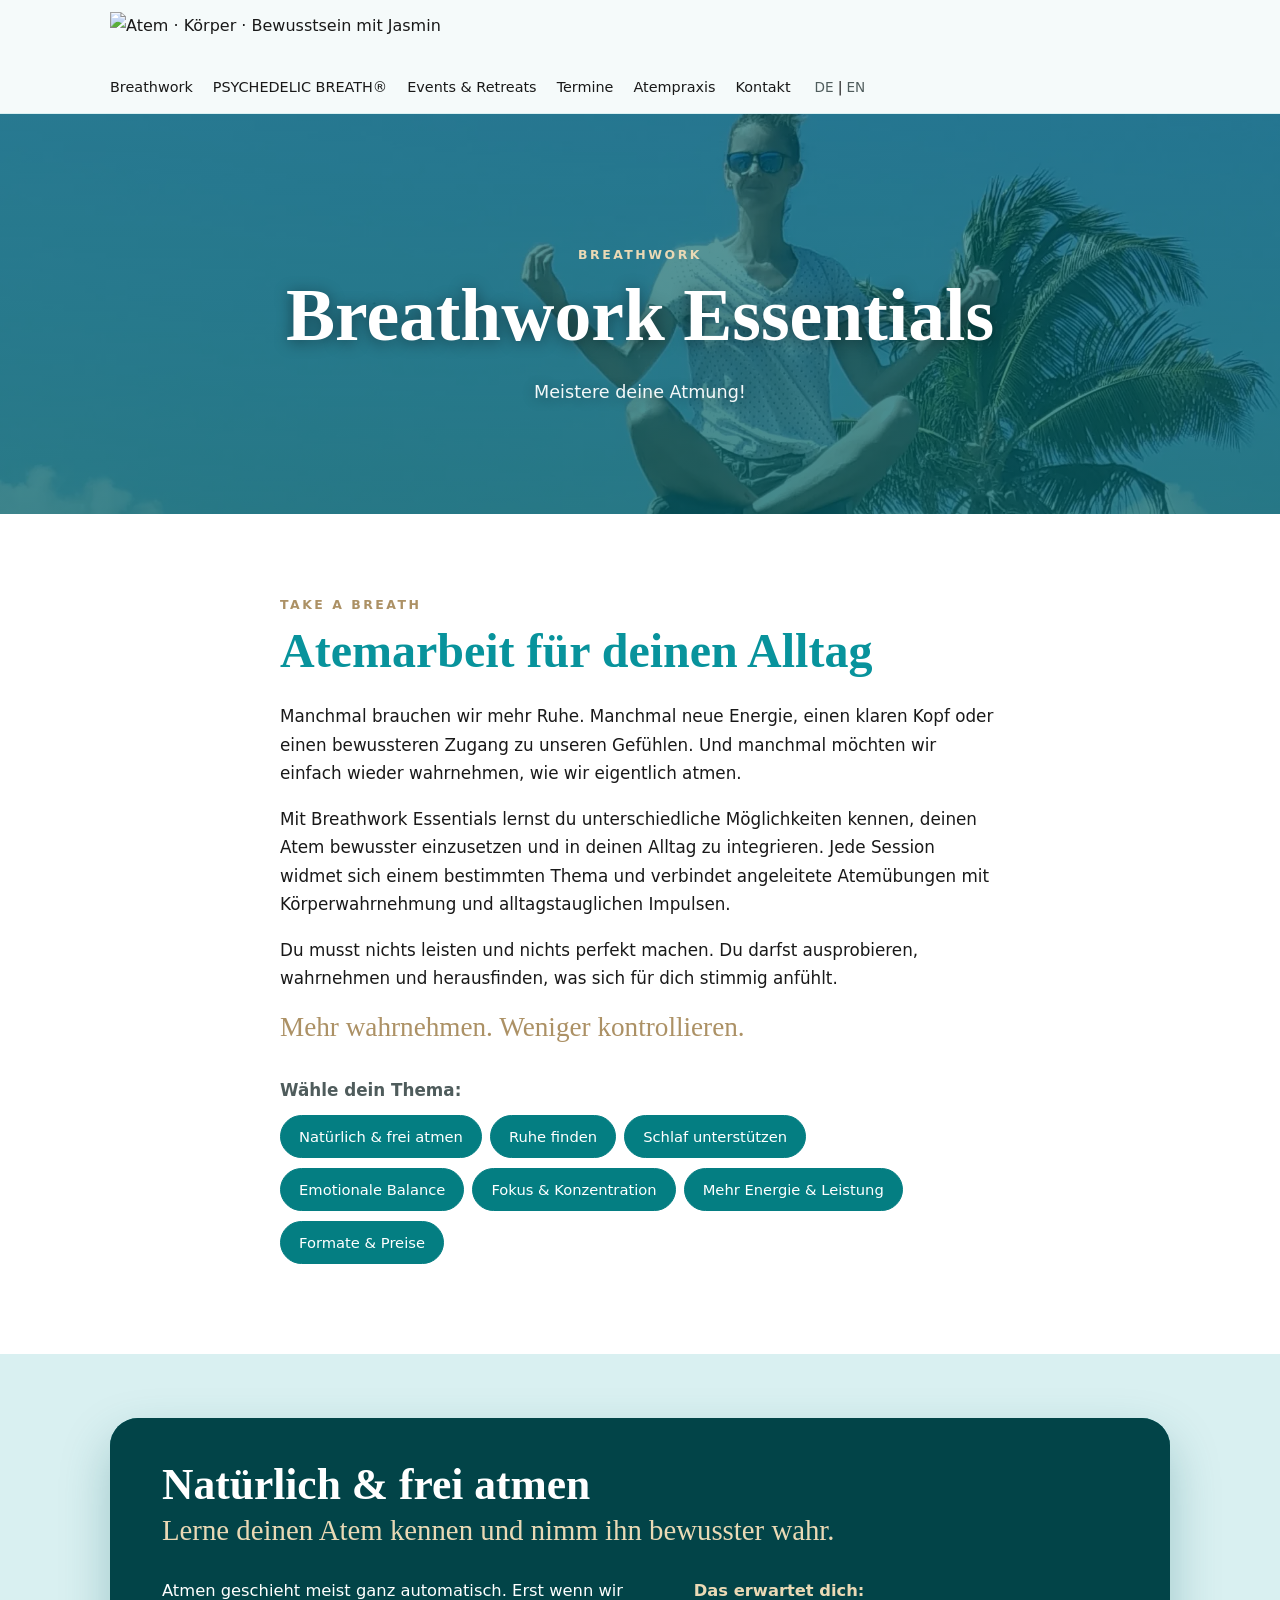
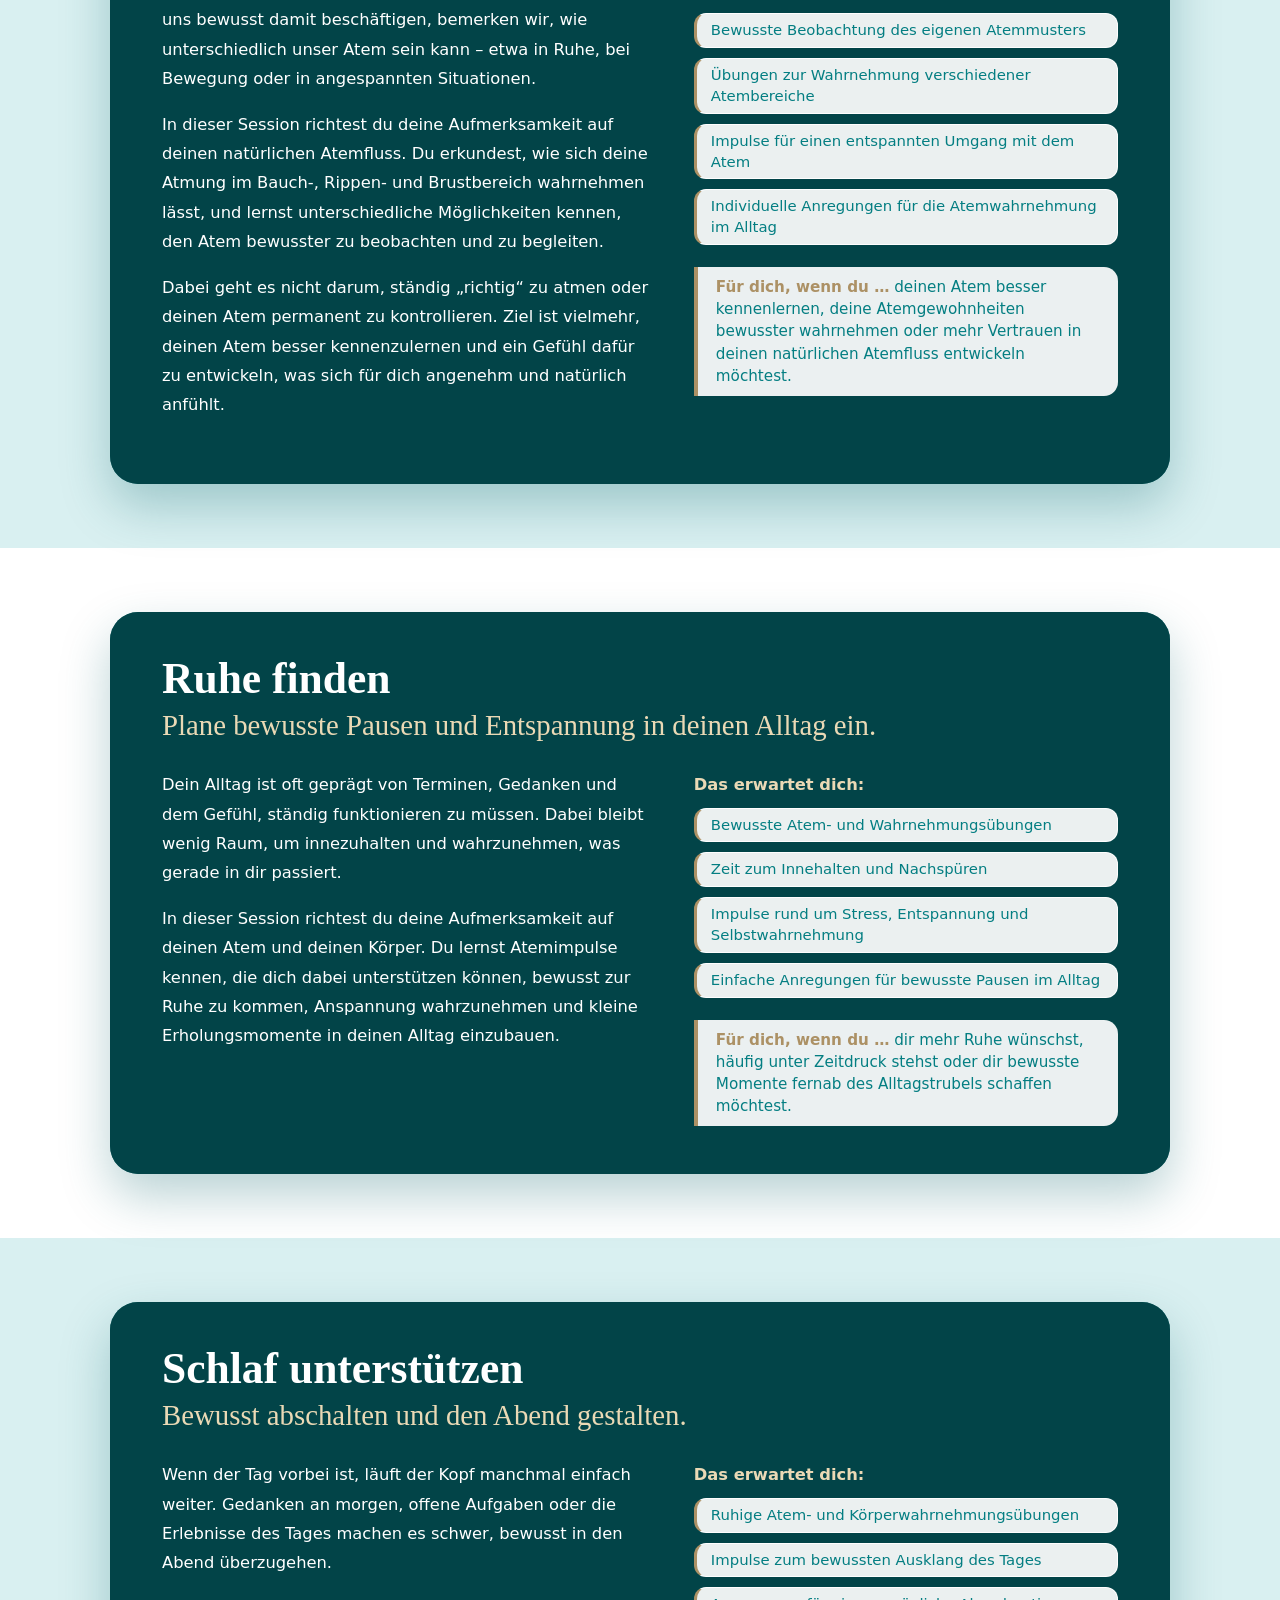
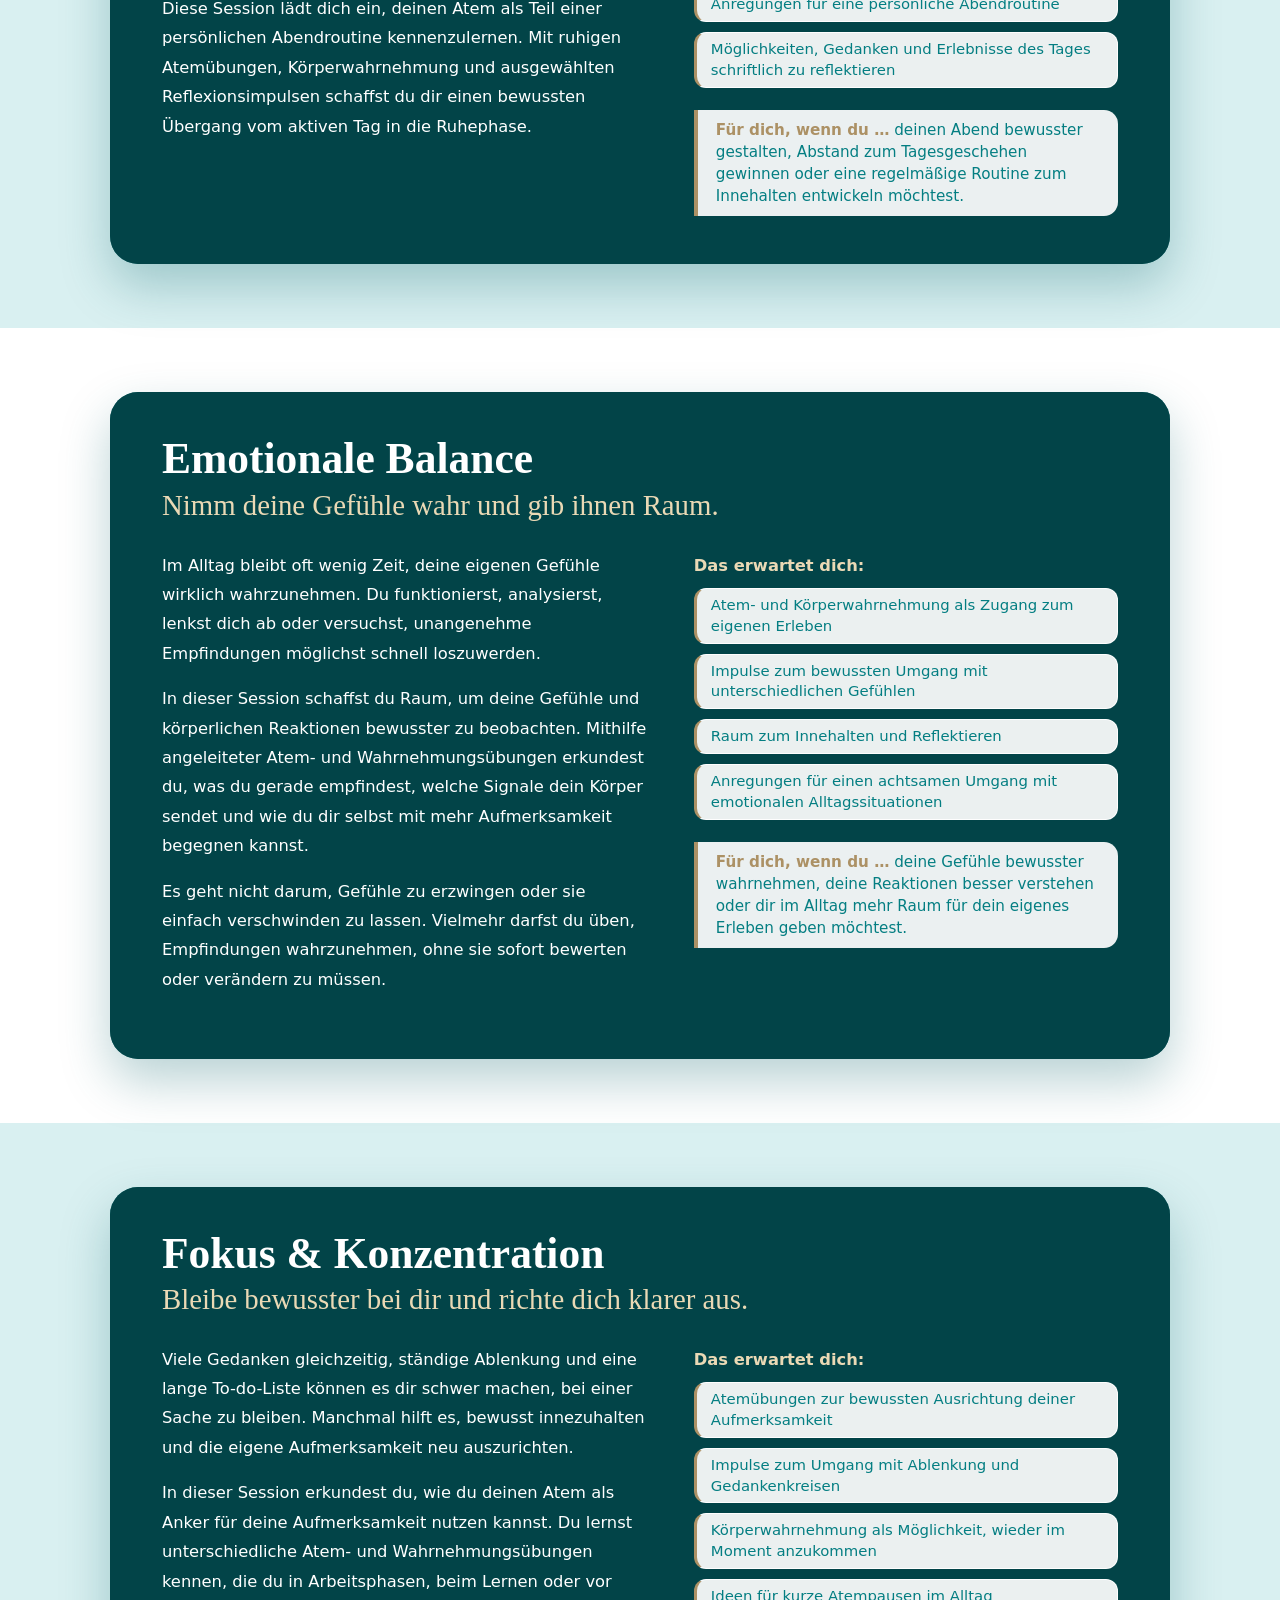
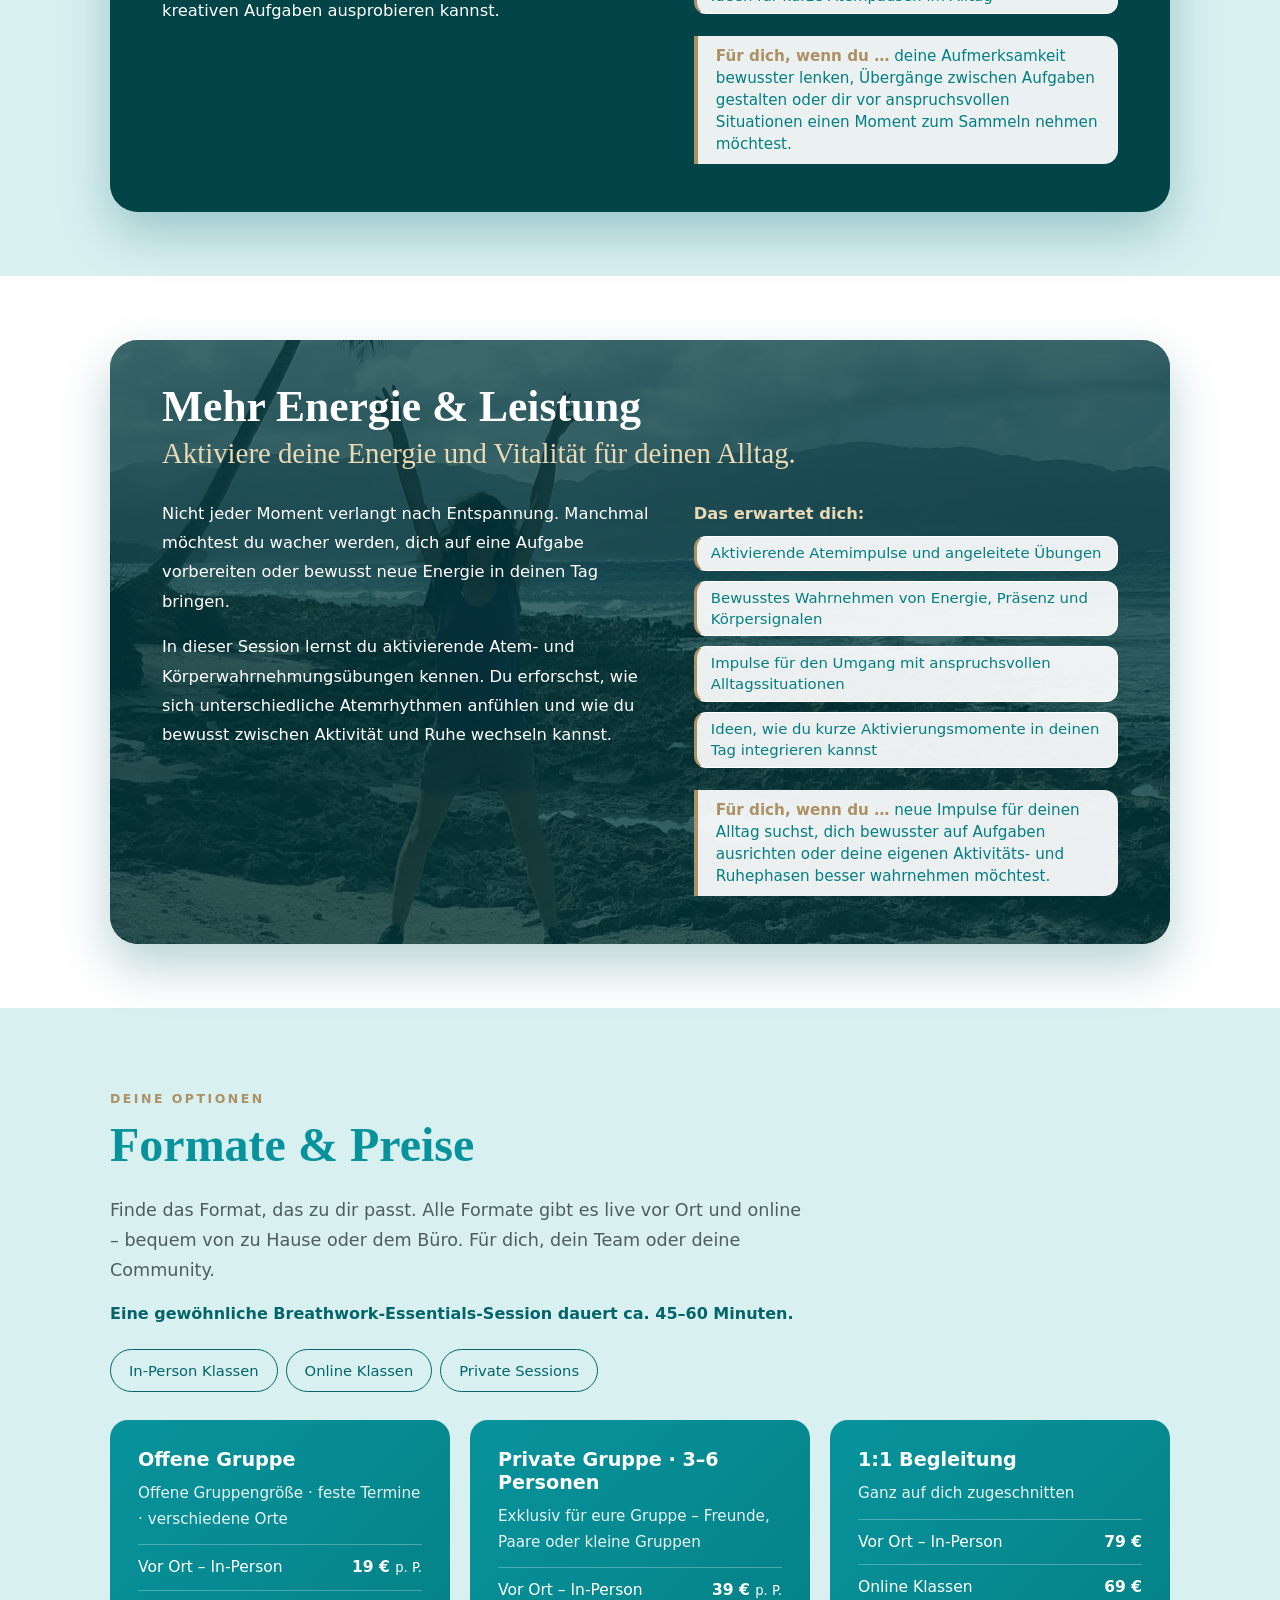
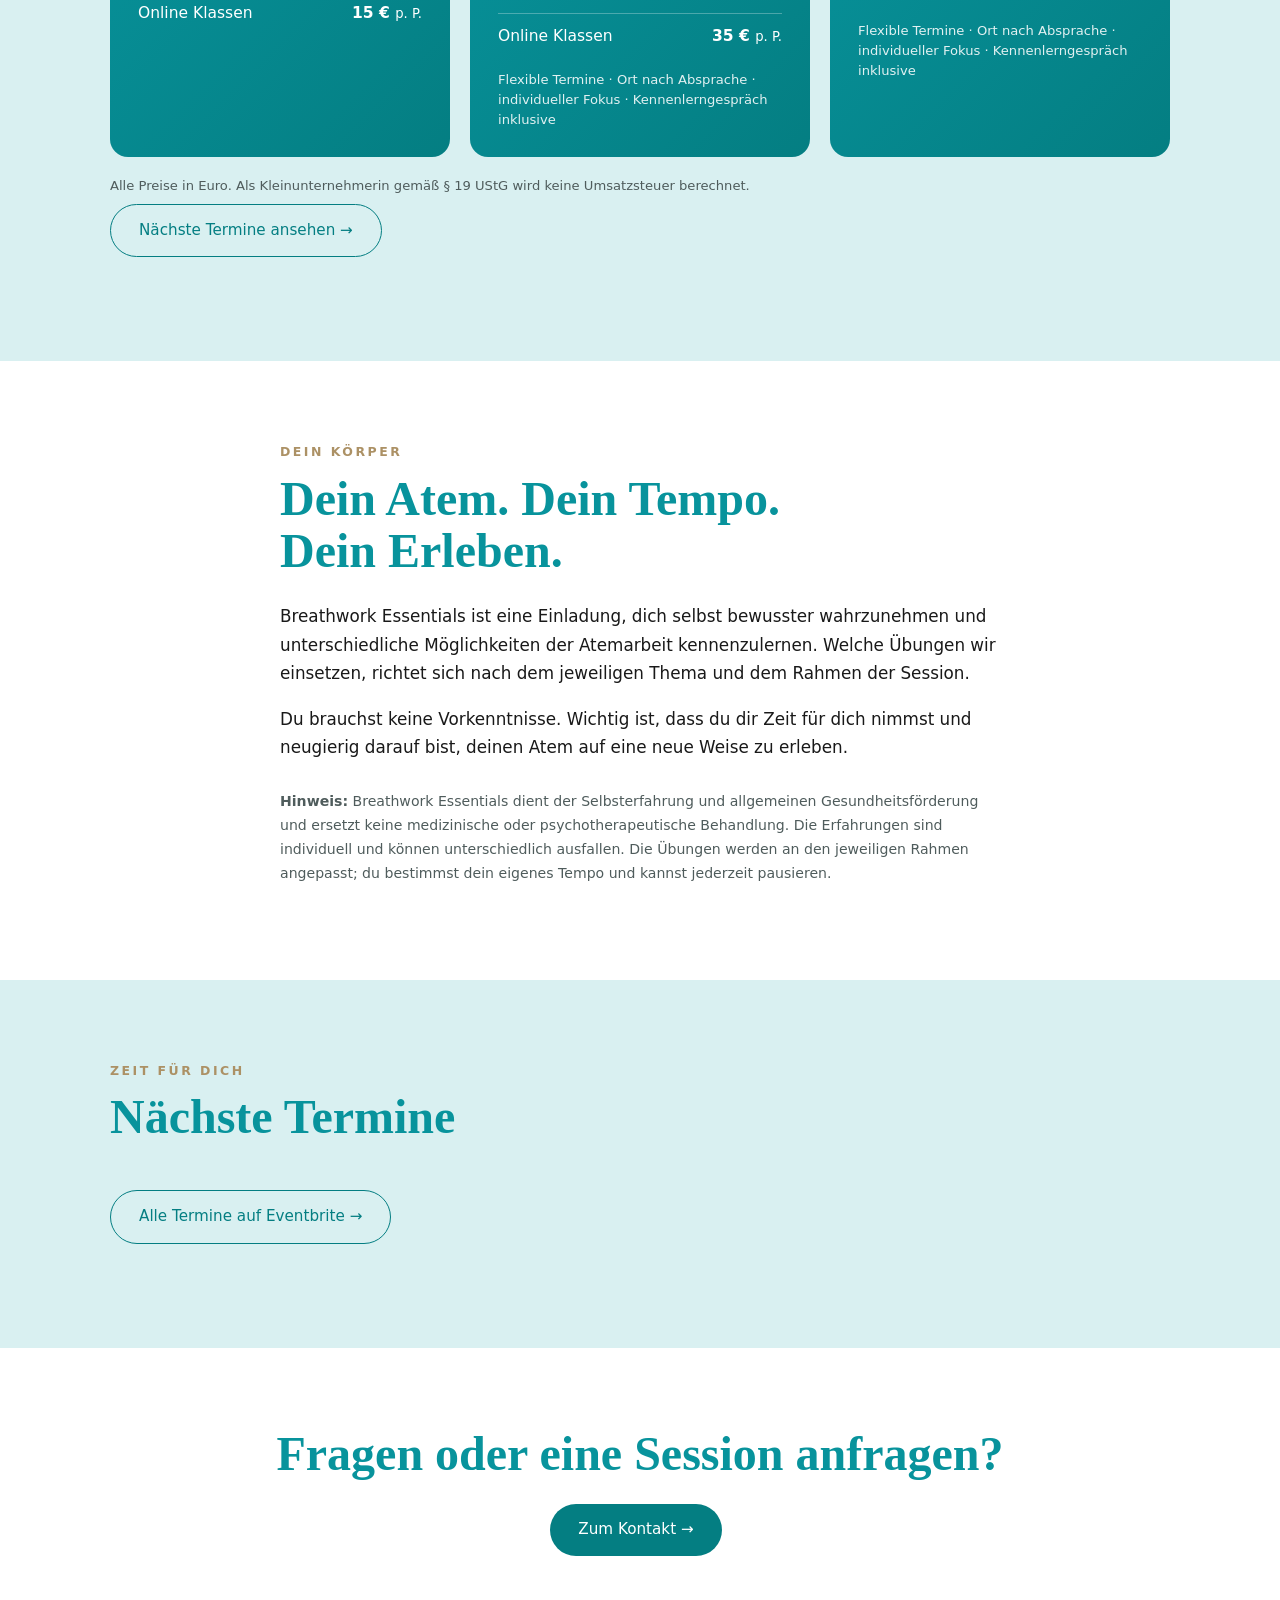
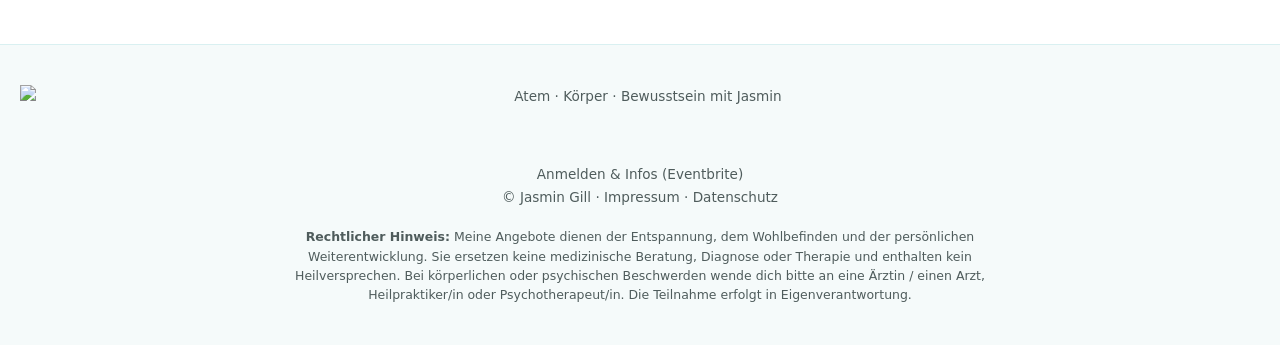
==== commit ca1cee40: "Add files via upload" ====
--- a/breathwork-essentials.html
+++ b/breathwork-essentials.html
@@ -193,7 +193,7 @@
 
 
 <div class="band" id="preise"><section>
-  <div class="eyebrow" data-i="zt1">Zeit für dich</div>
+  <div class="eyebrow" data-i="zt1">Deine Optionen</div>
   <h2 data-i="zp0">Formate &amp; Preise</h2>
   <p class="lead" style="margin-bottom:14px" data-i="zp1">Finde das Format, das zu dir passt. Alle Formate gibt es live vor Ort und online – bequem von zu Hause oder dem Büro. Für dich, dein Team oder deine Community.</p>
   <p class="dauer" data-i="zdau">Eine gewöhnliche Breathwork-Essentials-Session dauert ca. 45–60 Minuten.</p>
@@ -216,6 +216,7 @@
 </section></div>
 
 <div class="band" id="termine"><section>
+  <div class="eyebrow" data-i="zt3">Zeit für dich</div>
   <h2 data-i="th">Nächste Termine</h2>
   <div class="termine" id="termine-list" data-filter="bw"></div>
   <p style="margin-top:22px"><a class="btn alt" href="https://jasmingill.eventbrite.com" target="_blank" rel="noopener" data-i="tm">Alle Termine auf Eventbrite →</a></p>
@@ -234,7 +235,7 @@
 </footer>
 
 <script>
-window.EN={zt0:"Take a breath",zt1:"Time for you",zt2:"Your body",zdau:"A typical Breathwork Essentials session lasts about 45–60 minutes.",
+window.EN={zt3:"Time for you",zt0:"Take a breath",zt1:"Your options",zt2:"Your body",zdau:"A typical Breathwork Essentials session lasts about 45–60 minutes.",
 n1:"Breathwork",n3:"Events & Retreats",n4:"Breath practice",n5:"Contact",
 h0:"Breath · Body · Awareness",h1:"Out of your head,<br>back into your body.",
 h2:"Are you ready for change? For connecting with yourself? For more clarity, inner calm and emotional lightness? With your breath you open a space where change becomes possible. Live &amp; online.",
--- a/style.css
+++ b/style.css
@@ -220,17 +220,11 @@
 /* Mobile-Bilder (picture) */
 .es-media picture{display:contents}
 
-/* Home-Hero im Stil der Unterseiten: Bild mit Overlay, helle Schrift, Text bleibt rechts */
-.herowrap{background:linear-gradient(90deg,rgba(3,95,99,.50) 0%,rgba(3,95,99,.58) 32%,rgba(3,95,99,.90) 58%,#035f63 100%),url(images/hero.jpg) left center/cover no-repeat,#035f63}
-.hero .eyebrow{color:#EAD9B5}
-.hero h1{color:#fff;text-shadow:0 2px 16px rgba(0,0,0,.35)}
-.hero p{color:rgba(255,255,255,.95);text-shadow:0 1px 10px rgba(0,0,0,.3)}
-.herowrap .btn{background:#fff;border-color:#fff;color:#036569}
-.herowrap .btn:hover{background:#EAD9B5;border-color:#EAD9B5;color:#036569}
-.herowrap .btn.alt{background:transparent;border-color:#fff;color:#fff}
-.herowrap .btn.alt:hover{background:#fff;color:#036569}
+/* Home-Hero: Bild ohne Overlay, Text bleibt auf dem Bild (auch mobil) */
 @media(max-width:760px){
-  .herowrap{background:linear-gradient(180deg,rgba(3,95,99,.50) 0,rgba(3,95,99,.60) 230px,#035f63 345px),url(images/hero.jpg) left top/auto 345px no-repeat,#035f63}
+  .herowrap{background:#fff url(images/hero.jpg) left top/auto 430px no-repeat}
+  .hero{padding-top:318px;min-height:0}
+  .hero .eyebrow{text-shadow:0 0 10px #fff,0 0 4px #fff}
 }
 
 /* Home PB: eigenes Hochformat-Bild fürs Handy */
